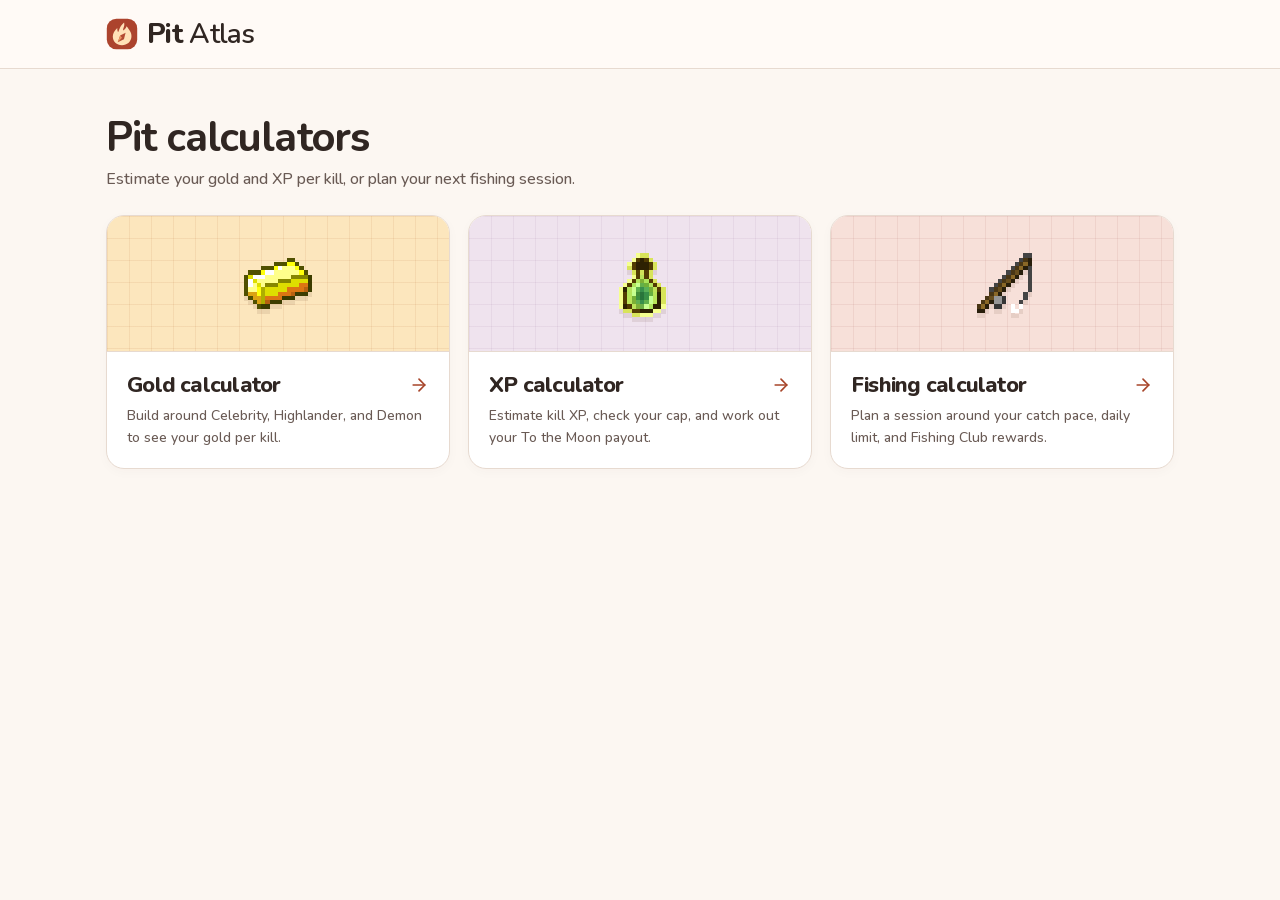
==== index.html @ 085b6401 "Publish the Pit Atlas gold, XP, and fishing calculators" ====
<!doctype html><html lang="en"><head><meta charset="utf-8"><meta name="viewport" content="width=device-width, initial-scale=1"><base href="./"><title>Pit Atlas · Hypixel Pit Calculators</title><meta name="description" content="Calculate gold and XP per kill and plan fishing sessions in Hypixel Pit."><link rel="icon" href="favicon.svg"><link rel="stylesheet" href="assets/atlas.css"><script defer src="assets/atlas.js"></script></head><body class="antialiased"><div id="atlas" data-page="home"><link rel="preload" as="image" href="minecraft/1.8.9/items/gold_ingot.png"/><link rel="preload" as="image" href="minecraft/1.8.9/items/experience_bottle.png"/><link rel="preload" as="image" href="minecraft/1.8.9/items/fishing_rod_uncast.png"/><header class="CalculatorLayout_header"><div class="CalculatorLayout_bar"><a class="brand" href="./" aria-label="Pit Atlas home"><svg width="32" height="32" viewBox="0 0 40 40" fill="none" aria-hidden="true" focusable="false" style="display:block;flex-shrink:0"><rect x="1" y="1" width="38" height="38" rx="12" fill="#ac432d"></rect><path d="M22.6 5.5c1.2 5-1.8 7.4-1 10 1.4-.4 3.7-3 4.1-5.2 3.6 4.7 6.7 8.1 6.1 13.5-.7 6-5.3 10.2-11.8 10.2-6.8 0-11.5-4.4-11.5-10.8 0-4.2 2.3-7.8 5.6-10.8-.1 2.3.4 4.3 1.1 5.1 1.7-3 1.9-7.3 7.4-12Z" fill="#ffe1b7"></path><path d="m24.5 18.3-2.1 8.4-7.7 3.5 3-8.4 6.8-3.5Z" fill="#b34b33"></path><path d="m14.7 30.2 5.3-5.6-2.3-2.8-3 8.4Z" fill="#ea9561"></path></svg><span>Pit <span class="brand-light">Atlas</span></span></a></div></header><main class="CalculatorLayout_page"><div class="page-heading"><div><h1>Pit calculators</h1><p>Estimate your gold and XP per kill, or plan your next fishing session.</p></div></div><div class="CalculatorLayout_cards"><a class="CalculatorLayout_card" href="gold/"><div class="CalculatorLayout_art" data-tool="Gold"><img src="minecraft/1.8.9/items/gold_ingot.png" width="68" height="68" alt=""/></div><div class="CalculatorLayout_cardBody"><h2>Gold<!-- --> calculator <svg xmlns="http://www.w3.org/2000/svg" width="20" height="20" viewBox="0 0 24 24" fill="none" stroke="currentColor" stroke-width="2" stroke-linecap="round" stroke-linejoin="round" class="lucide lucide-arrow-right" aria-hidden="true"><path d="M5 12h14"></path><path d="m12 5 7 7-7 7"></path></svg></h2><p>Build around Celebrity, Highlander, and Demon to see your gold per kill.</p></div></a><a class="CalculatorLayout_card" href="xp/"><div class="CalculatorLayout_art" data-tool="XP"><img src="minecraft/1.8.9/items/experience_bottle.png" width="68" height="68" alt=""/></div><div class="CalculatorLayout_cardBody"><h2>XP<!-- --> calculator <svg xmlns="http://www.w3.org/2000/svg" width="20" height="20" viewBox="0 0 24 24" fill="none" stroke="currentColor" stroke-width="2" stroke-linecap="round" stroke-linejoin="round" class="lucide lucide-arrow-right" aria-hidden="true"><path d="M5 12h14"></path><path d="m12 5 7 7-7 7"></path></svg></h2><p>Estimate kill XP, check your cap, and work out your To the Moon payout.</p></div></a><a class="CalculatorLayout_card" href="fishing/"><div class="CalculatorLayout_art" data-tool="Fishing"><img src="minecraft/1.8.9/items/fishing_rod_uncast.png" width="68" height="68" alt=""/></div><div class="CalculatorLayout_cardBody"><h2>Fishing<!-- --> calculator <svg xmlns="http://www.w3.org/2000/svg" width="20" height="20" viewBox="0 0 24 24" fill="none" stroke="currentColor" stroke-width="2" stroke-linecap="round" stroke-linejoin="round" class="lucide lucide-arrow-right" aria-hidden="true"><path d="M5 12h14"></path><path d="m12 5 7 7-7 7"></path></svg></h2><p>Plan a session around your catch pace, daily limit, and Fishing Club rewards.</p></div></a></div></main></div></body></html>
---- assets/atlas.css ----
*,:after,:before,::backdrop,::file-selector-button{box-sizing:border-box;margin:0;padding:0;border:0 solid}html,:host{line-height:1.5;-webkit-text-size-adjust:100%;tab-size:4;font-family:--theme(--default-font-family,ui-sans-serif,system-ui,sans-serif,"Apple Color Emoji","Segoe UI Emoji","Segoe UI Symbol","Noto Color Emoji");font-feature-settings:--theme(--default-font-feature-settings,normal);font-variation-settings:--theme(--default-font-variation-settings,normal);-webkit-tap-highlight-color:transparent}hr{height:0;color:inherit;border-top-width:1px}abbr:where([title]){-webkit-text-decoration:underline dotted;text-decoration:underline dotted}h1,h2,h3,h4,h5,h6{font-size:inherit;font-weight:inherit}a{color:inherit;-webkit-text-decoration:inherit;text-decoration:inherit}b,strong{font-weight:bolder}code,kbd,samp,pre{font-family:--theme(--default-mono-font-family,ui-monospace,SFMono-Regular,Menlo,Monaco,Consolas,"Liberation Mono","Courier New",monospace);font-feature-settings:--theme(--default-mono-font-feature-settings,normal);font-variation-settings:--theme(--default-mono-font-variation-settings,normal);font-size:1em}small{font-size:80%}sub,sup{font-size:75%;line-height:0;position:relative;vertical-align:baseline}sub{bottom:-.25em}sup{top:-.5em}table{text-indent:0;border-color:inherit;border-collapse:collapse}:-moz-focusring{outline:auto}progress{vertical-align:baseline}summary{display:list-item}ol,ul,menu{list-style:none}img,svg,video,canvas,audio,iframe,embed,object{display:block;vertical-align:middle}img,video{max-width:100%;height:auto}button,input,select,optgroup,textarea,::file-selector-button{font:inherit;font-feature-settings:inherit;font-variation-settings:inherit;letter-spacing:inherit;color:inherit;border-radius:0;background-color:transparent;opacity:1}:where(select:is([multiple],[size])) optgroup{font-weight:bolder}:where(select:is([multiple],[size])) optgroup option{padding-inline-start:20px}::file-selector-button{margin-inline-end:4px}::placeholder{opacity:1}@supports (not (-webkit-appearance: -apple-pay-button)) or (contain-intrinsic-size: 1px){::placeholder{color:color-mix(in oklab,currentcolor 50%,transparent)}}textarea{resize:vertical}::-webkit-search-decoration{-webkit-appearance:none}::-webkit-date-and-time-value{min-height:1lh;text-align:inherit}::-webkit-datetime-edit{display:inline-flex}::-webkit-datetime-edit-fields-wrapper{padding:0}::-webkit-datetime-edit,::-webkit-datetime-edit-year-field,::-webkit-datetime-edit-month-field,::-webkit-datetime-edit-day-field,::-webkit-datetime-edit-hour-field,::-webkit-datetime-edit-minute-field,::-webkit-datetime-edit-second-field,::-webkit-datetime-edit-millisecond-field,::-webkit-datetime-edit-meridiem-field{padding-block:0}::-webkit-calendar-picker-indicator{line-height:1}:-moz-ui-invalid{box-shadow:none}button,input:where([type=button],[type=reset],[type=submit]),::file-selector-button{appearance:button}::-webkit-inner-spin-button,::-webkit-outer-spin-button{height:auto}[hidden]:where(:not([hidden=until-found])){display:none!important}@font-face{font-family:Nunito;src:url(../fonts/nunito-latin.woff2) format("woff2");font-style:normal;font-weight:400 800;font-display:swap}:root{color-scheme:light;--bg: #fcf7f2;--panel: #ffffff;--panel2: #f8eee5;--line: #e7dad0;--text: #302622;--muted: #695a54;--accent: #a74429;--on-accent: #ffffff;--accent-soft: #fde8da;--accent-hover: #84351f;--gold: #855027;--gold-soft: #f9ecda;--danger: #9c302d;--danger-soft: #fff1ee;--line-strong: #c9b5a9;--paper: #fffaf6;--font-sans: "Nunito", "Avenir Next", "Segoe UI", system-ui, sans-serif;--font-mono: ui-monospace, "SFMono-Regular", Consolas, monospace;--sidebar-width: 232px;--page-gutter: clamp(24px, 3.6vw, 56px);--radius: 16px}*{box-sizing:border-box}html{min-width:280px}body{margin:0;background:var(--bg);color:var(--text);font:500 15px/1.55 var(--font-sans)}h1,h2,h3,h4,p{margin:0}button,input,select,textarea{font:inherit}button,a,summary{-webkit-tap-highlight-color:transparent}button{cursor:pointer}button:disabled{cursor:default}a{color:var(--accent)}input,select,textarea{color:var(--text);accent-color:var(--accent)}input::placeholder,textarea::placeholder{color:#78675f;opacity:1}select option{color:var(--text);background:var(--panel)}:where(button,a,input,select,textarea,summary):focus-visible{outline:3px solid #b34b2e;outline-offset:3px}button svg,a svg{flex-shrink:0}[hidden]{display:none!important}::selection{background:#ffcfb4;color:#59291a}.visually-hidden{position:absolute;width:1px;height:1px;padding:0;border:0;overflow:hidden;clip-path:inset(50%);white-space:nowrap}.brand{display:inline-flex;align-items:center;gap:9px;align-self:flex-start;color:var(--text);padding:0 8px;text-decoration:none}.brand>span{font-size:28px;line-height:1.1;font-weight:785;letter-spacing:-.025em}.brand-light{font-weight:580}.page-heading,.section-title{display:flex;align-items:flex-end;justify-content:space-between;gap:18px}.page-heading{margin-bottom:23px}.page-heading h1{font-size:clamp(32px,3.2vw,45px);line-height:1.15;font-weight:735;letter-spacing:-.021em}.page-heading p,.section-title p{margin-top:6px;color:var(--muted);font-size:16px}main{width:100%;max-width:1400px;margin:0 auto;padding:clamp(28px,3.5vw,48px) var(--page-gutter) 24px;min-width:0}@media(max-width:1020px){main{padding-top:27px}.page-heading{margin-bottom:18px;align-items:center}.page-heading h1{font-size:clamp(32px,4.5vw,40px)}}@media(max-width:700px){.page-heading p{font-size:15px}}@media(max-width:520px){.page-heading{flex-wrap:wrap;gap:8px}}.antialiased{-webkit-font-smoothing:antialiased;-moz-osx-font-smoothing:grayscale}.CalculatorLayout_header{border-bottom:1px solid var(--line);background:var(--paper)}.CalculatorLayout_bar,.CalculatorLayout_page{max-width:1160px;margin-inline:auto;padding-inline:var(--page-gutter)}.CalculatorLayout_page{padding-bottom:64px}.CalculatorLayout_bar{min-height:68px;display:flex;align-items:center;justify-content:space-between;gap:16px}.CalculatorLayout_bar>a{padding:0;align-self:center}.CalculatorLayout_bar nav{display:flex;align-items:center;justify-content:flex-end;gap:6px 20px}.CalculatorLayout_bar nav a{color:var(--muted);font-weight:680;font-size:14px;text-decoration:none}.CalculatorLayout_bar nav a:hover,.CalculatorLayout_bar nav a[aria-current]{color:var(--accent)}.CalculatorLayout_tabs{display:inline-flex;gap:3px;max-width:100%;flex-wrap:wrap;padding:4px;margin-bottom:22px;border:1px solid var(--line);border-radius:13px;background:var(--panel)}.CalculatorLayout_tabs a{display:inline-flex;align-items:center;gap:7px;color:var(--muted);font-weight:750;text-decoration:none;font-size:14px;padding:7px 12px;border-radius:9px}.CalculatorLayout_tabs a:hover,.CalculatorLayout_tabs a[aria-current]{color:var(--accent-hover);background:var(--accent-soft)}.CalculatorLayout_tabs img,.CalculatorLayout_art img{image-rendering:pixelated}.CalculatorLayout_cards{display:grid;grid-template-columns:repeat(3,minmax(0,1fr));gap:18px}.CalculatorLayout_card{color:var(--text);text-decoration:none;border-radius:18px;border:1px solid var(--line);overflow:hidden;background:var(--panel);box-shadow:0 3px 12px #48271007}.CalculatorLayout_card:hover{border-color:#c69c86;box-shadow:0 5px 16px #48271010}.CalculatorLayout_art{--tile: #c6814921;display:grid;align-items:center;justify-items:center;min-height:136px;background-color:#fce6bd;background-image:linear-gradient(var(--tile) 1px,transparent 1px),linear-gradient(90deg,var(--tile) 1px,transparent 1px);background-size:22px 22px;border-bottom:1px solid var(--line)}.CalculatorLayout_art[data-tool=XP]{--tile: #a985ac20;background-color:#efe3ee}.CalculatorLayout_art[data-tool=Fishing]{--tile: #b8787322;background-color:#f7e0d9}.CalculatorLayout_art img{filter:drop-shadow(0 5px 0 #5733221a)}.CalculatorLayout_cardBody{padding:20px}.CalculatorLayout_cardBody h2{display:flex;justify-content:space-between;align-items:center;gap:12px;font-size:22px;font-weight:800;line-height:1.2;letter-spacing:-.035em}.CalculatorLayout_cardBody svg{color:var(--accent)}.CalculatorLayout_cardBody p{color:var(--muted);margin-top:7px;font-size:14px}@media(max-width:760px){.CalculatorLayout_cards{grid-template-columns:1fr;gap:12px}.CalculatorLayout_card{display:grid;grid-template-columns:94px 1fr}.CalculatorLayout_art{min-height:100%;border-bottom:0;border-right:1px solid var(--line)}.CalculatorLayout_art img{width:48px;height:48px}.CalculatorLayout_cardBody{padding:16px}}@media(max-width:520px){.CalculatorLayout_bar,.CalculatorLayout_page{padding-inline:16px}.CalculatorLayout_bar{min-height:60px}.CalculatorLayout_bar>a>span{font-size:22px;white-space:nowrap}.CalculatorLayout_bar nav{gap:10px}.CalculatorLayout_bar nav a{font-size:12px;padding-block:8px}.CalculatorLayout_tabs a{gap:4px;padding:7px 10px}.CalculatorLayout_cardBody h2{font-size:20px}}.GoldCalculator_root{min-width:0;container-type:inline-size}.GoldCalculator_layout{display:grid;align-items:start;grid-template-columns:minmax(0,1.45fr) minmax(245px,1fr);grid-template-areas:"controls result";gap:clamp(14px,2.4cqw,26px)}.GoldCalculator_results,.GoldCalculator_card,.GoldCalculator_folds{min-width:0;border:1px solid var(--line);border-radius:16px;background:var(--panel);box-shadow:0 3px 14px #48271006}.GoldCalculator_results{grid-area:result;overflow:hidden}.GoldCalculator_controls{grid-area:controls;min-width:0;display:grid;gap:14px}.GoldCalculator_card,.GoldCalculator_math,.GoldCalculator_total{padding:clamp(16px,2.4cqw,24px)}.GoldCalculator_total{background:linear-gradient(118deg,#ffefcf,#fff6e9 75%,#fffaf3);border-bottom:1px solid #e9d4b5;color:#614324}.GoldCalculator_totalHead,.GoldCalculator_head,.GoldCalculator_fold summary{display:flex;align-items:center;justify-content:space-between;gap:12px}.GoldCalculator_totalHead h2,.GoldCalculator_head h2,.GoldCalculator_math h3{margin:0;font-weight:800;line-height:1.24;letter-spacing:-.033em}.GoldCalculator_totalHead h2,.GoldCalculator_head h2{font-size:clamp(19px,2cqw,23px)}.GoldCalculator_totalHead img{image-rendering:pixelated;flex:none}.GoldCalculator_amount{display:block;margin:7px 0 5px;color:#543319;font-size:clamp(37px,6.2cqw,64px);font-weight:800;letter-spacing:-.055em;line-height:1.05;font-variant-numeric:tabular-nums}.GoldCalculator_amount span{font-size:.5em;margin-left:.12em;color:#805322}.GoldCalculator_total p{font-size:13px;line-height:1.5}.GoldCalculator_math h3{font-size:17px}.GoldCalculator_lines{margin:12px 0}.GoldCalculator_lines>div,.GoldCalculator_formula>div{display:flex;align-items:baseline;justify-content:space-between;gap:12px}.GoldCalculator_lines>div{padding:4px 0;color:var(--muted);font-size:13px}.GoldCalculator_lines dd{margin:0;flex:none;font-weight:720;color:var(--text);font-variant-numeric:tabular-nums}.GoldCalculator_formula{border-top:1px solid var(--line);padding-top:8px}.GoldCalculator_formula>div{padding:3px 0;font-size:14px}.GoldCalculator_formula strong{font-variant-numeric:tabular-nums}.GoldCalculator_cap,.GoldCalculator_help,.GoldCalculator_references,.GoldCalculator_field small{line-height:1.45;font-weight:500;color:var(--muted)}.GoldCalculator_cap,.GoldCalculator_help,.GoldCalculator_field small{font-size:12px}.GoldCalculator_cap,.GoldCalculator_warning{margin:12px 0 0}.GoldCalculator_warning{font-size:13px;line-height:1.45;color:#7f4329;background:#fff0df;border-left:3px solid #be7955;padding:7px 10px}.GoldCalculator_head{margin-bottom:14px}.GoldCalculator_reset{display:inline-flex;align-items:center;gap:6px;min-height:32px;padding:4px 8px;border-radius:6px;color:var(--accent);font-size:13px;font-weight:750}.GoldCalculator_reset:hover{background:var(--accent-soft)}.GoldCalculator_celebrity{display:flex;align-items:center;gap:12px;padding:10px 13px;border-radius:11px;border:1px solid var(--line);background:var(--paper);cursor:pointer}.GoldCalculator_celebrity:has(input:checked){border-color:#c58c70;background:#fff0df}.GoldCalculator_celebrity img{image-rendering:pixelated}.GoldCalculator_celebrity strong,.GoldCalculator_celebrity small{display:block}.GoldCalculator_celebrity strong{font-size:15px;line-height:1.3;font-weight:800}.GoldCalculator_celebrity small{font-size:12px;color:var(--muted)}.GoldCalculator_celebrity input{appearance:auto;width:19px;height:19px;margin-left:auto}.GoldCalculator_upgrades{display:grid;grid-template-columns:repeat(3,minmax(0,1fr));gap:12px;margin-block:17px}.GoldCalculator_megaPicker{min-width:0;margin:0 0 15px;padding:0;border:0}.GoldCalculator_megaPicker legend{font-size:13px;font-weight:750;margin-bottom:5px}.GoldCalculator_megaOptions{display:flex;align-items:stretch;flex-wrap:wrap;gap:5px}.GoldCalculator_megaOptions button,.GoldCalculator_root .GoldCalculator_megaOptions select{width:auto;min-height:36px;padding:5px 10px;border-radius:8px;border:1px solid var(--line);background:var(--paper);color:var(--muted);font:720 13px/1.35 var(--font-sans)}.GoldCalculator_megaOptions button:hover,.GoldCalculator_root .GoldCalculator_megaOptions select:hover{border-color:var(--line-strong)}.GoldCalculator_megaOptions button[aria-pressed=true],.GoldCalculator_root .GoldCalculator_megaOptions select[data-selected=true]{color:var(--accent-hover);border-color:#dca68d;background:var(--accent-soft)}.GoldCalculator_activation,.GoldCalculator_megaPicker a{color:var(--accent);font-weight:700;text-decoration:underline;text-underline-offset:2px}.GoldCalculator_fieldGrid{display:grid;grid-template-columns:repeat(2,minmax(0,1fr));gap:13px 16px}.GoldCalculator_field{display:flex;flex-direction:column;align-items:stretch;gap:4px;min-width:0;color:var(--text);font-size:13px;font-weight:750}.GoldCalculator_field small{line-height:1.35;margin-top:2px}.GoldCalculator_root :is(select,input[type=number]){display:block;min-width:0;max-width:100%;width:100%;min-height:39px;padding:6px 9px;border:1px solid var(--line-strong);border-radius:8px;background-color:var(--panel);color:var(--text);font:650 14px/1.25 var(--font-sans);font-variant-numeric:tabular-nums}.GoldCalculator_root select{appearance:auto;cursor:pointer;text-overflow:ellipsis}.GoldCalculator_root :is(input,select,summary,button,a):focus-visible{outline:2px solid var(--accent);outline-offset:2px}.GoldCalculator_enchants{border-collapse:collapse;width:100%;font-size:14px;table-layout:fixed}.GoldCalculator_enchants thead th{font-size:12px;font-weight:700;color:var(--muted);padding-bottom:5px}.GoldCalculator_enchants th,.GoldCalculator_enchants td{text-align:left}.GoldCalculator_enchants th:first-child{width:40%}.GoldCalculator_enchants :is(td,th):not(:first-child){padding-left:10px}.GoldCalculator_enchants tbody th,.GoldCalculator_enchants td{padding-block:7px;border-top:1px solid var(--line)}.GoldCalculator_enchants tbody th{font-weight:750}.GoldCalculator_enchants tbody tr:last-child>*{padding-bottom:0}.GoldCalculator_folds{overflow:clip}.GoldCalculator_fold+.GoldCalculator_fold{border-top:1px solid var(--line)}.GoldCalculator_fold summary{list-style:none;cursor:pointer;padding:14px clamp(16px,2.4cqw,24px);font-weight:760;font-size:15px}.GoldCalculator_fold summary::-webkit-details-marker{display:none}.GoldCalculator_fold summary:hover,.GoldCalculator_fold[open] summary{background:var(--paper)}.GoldCalculator_fold summary:focus-visible{outline-offset:-4px}.GoldCalculator_fold summary svg{flex:none;color:var(--accent)}.GoldCalculator_fold[open] summary svg{transform:rotate(180deg)}.GoldCalculator_foldBody{padding:14px clamp(16px,2.4cqw,24px) 18px;display:grid;gap:13px}.GoldCalculator_checks{display:grid;gap:5px}.GoldCalculator_check{display:flex;align-items:center;gap:9px;min-height:30px;cursor:pointer;font-size:14px;line-height:1.4}.GoldCalculator_check input{appearance:auto;flex:none;width:17px;height:17px}.GoldCalculator_armor{border:0;padding:0;margin:0;min-width:0}.GoldCalculator_armor legend{padding:0;margin:0 0 5px;font-size:14px;font-weight:750}.GoldCalculator_armorGrid{display:grid;grid-template-columns:repeat(auto-fit,minmax(min(94px,100%),1fr));gap:7px}.GoldCalculator_armorGrid .GoldCalculator_field{color:var(--muted);font-weight:580}.GoldCalculator_references{font-size:13px;padding:1px 4px}.GoldCalculator_references summary{width:fit-content;cursor:pointer;font-weight:700}.GoldCalculator_references p{margin-top:8px}.GoldCalculator_references ul{margin:8px 0 0;padding:0;list-style:none;display:flex;flex-wrap:wrap;gap:3px 16px}.GoldCalculator_references a{text-decoration:underline;text-underline-offset:2px}@container (min-width: 670px){.GoldCalculator_results{position:sticky;top:16px}}@container (max-width: 669px){.GoldCalculator_layout{grid-template-columns:minmax(0,1fr);grid-template-areas:"total" "controls" "math"}.GoldCalculator_results{display:contents}.GoldCalculator_total,.GoldCalculator_math{border:1px solid var(--line);border-radius:16px}.GoldCalculator_math{grid-area:math;background:var(--panel)}.GoldCalculator_total{grid-area:total;position:relative;padding-right:74px}.GoldCalculator_totalHead img{position:absolute;right:20px;top:22px;width:44px;height:44px}.GoldCalculator_amount{font-size:42px}}@container (max-width: 365px){.GoldCalculator_upgrades{grid-template-columns:repeat(2,minmax(0,1fr))}.GoldCalculator_fieldGrid{gap:10px}.GoldCalculator_enchants :is(td,th):not(:first-child){padding-left:6px}.GoldCalculator_enchants th:first-child{width:39%}}@media(pointer:coarse){.GoldCalculator_root :is(select,input[type=number]),.GoldCalculator_reset,.GoldCalculator_megaOptions button,.GoldCalculator_root .GoldCalculator_megaOptions select{min-height:44px}}.XpCalculator_layout{display:grid;grid-template-columns:minmax(220px,.82fr) minmax(310px,1.5fr);gap:20px;align-items:start}.XpCalculator_results,.XpCalculator_controls{display:grid;gap:14px;min-width:0}.XpCalculator_results{position:sticky;top:18px}.XpCalculator_card,.XpCalculator_total,.XpCalculator_breakdown,.XpCalculator_fold{min-width:0;background:var(--panel);border:1px solid var(--line);border-radius:16px}.XpCalculator_card,.XpCalculator_total,.XpCalculator_breakdown{padding:clamp(16px,2.5vw,24px)}.XpCalculator_total{background:linear-gradient(135deg,#fff3e8,#ffe3d8);border-color:#efc4b0}.XpCalculator_heading{display:flex;align-items:center;justify-content:space-between;gap:10px}.XpCalculator_heading h2,.XpCalculator_breakdown h3{color:var(--text);margin:0;font-weight:800;font-size:18px;line-height:1.3}.XpCalculator_heading img{image-rendering:pixelated;flex-shrink:0}.XpCalculator_total output{display:block;font-weight:800;color:#843b29;font-size:clamp(34px,4.2vw,54px);line-height:1.1;letter-spacing:-.045em;margin:7px 0}.XpCalculator_total output span{font-size:19px;letter-spacing:0}.XpCalculator_total p,.XpCalculator_note,.XpCalculator_sources,.XpCalculator_cap{color:var(--muted);font-size:13px;line-height:1.5}.XpCalculator_breakdown dl{display:grid;gap:7px;margin:12px 0}.XpCalculator_breakdown dl>div,.XpCalculator_subtotal{display:flex;justify-content:space-between;gap:12px;align-items:baseline}.XpCalculator_breakdown dt,.XpCalculator_breakdown dd{font-size:13px;line-height:1.4}.XpCalculator_breakdown dd{margin:0;white-space:nowrap}.XpCalculator_subtotal{border-top:1px solid var(--line);padding-top:8px;margin:8px 0;font-size:14px}.XpCalculator_cap{margin-top:12px;padding:8px 10px;background:var(--paper);border-radius:8px}.XpCalculator_reset{display:inline-flex;align-items:center;gap:6px;border:1px solid var(--line);background:var(--paper);color:var(--accent);border-radius:9px;padding:5px 9px;font-size:13px;font-weight:700}.XpCalculator_reset:hover{background:var(--accent-soft)}.XpCalculator_grid{display:grid;grid-template-columns:repeat(2,minmax(0,1fr));gap:13px 16px;align-items:start}.XpCalculator_card>.XpCalculator_grid,.XpCalculator_card>.XpCalculator_enchants{margin-top:15px}.XpCalculator_card>.XpCalculator_field{margin-top:12px}.XpCalculator_field{display:grid;gap:4px;min-width:0}.XpCalculator_field span{font-size:14px;font-weight:700}.XpCalculator_field small{line-height:1.4;color:var(--muted);font-size:12px}.XpCalculator_field select,.XpCalculator_field input,.XpCalculator_enchants select{width:100%;min-width:0;min-height:39px;border-radius:8px;border:1px solid var(--line-strong);padding:5px 8px;background:var(--paper)}.XpCalculator_check{min-height:32px;display:flex;align-items:center;gap:8px;font-size:14px;line-height:1.4;cursor:pointer}.XpCalculator_card>.XpCalculator_check{margin-top:12px}.XpCalculator_check input{flex-shrink:0;width:16px;height:16px}.XpCalculator_checks{display:grid;gap:3px}.XpCalculator_enchants{border-collapse:collapse;width:100%;font-size:14px}.XpCalculator_enchants th{text-align:left}.XpCalculator_enchants thead th{font-size:12px;color:var(--muted);padding-bottom:5px}.XpCalculator_enchants :is(td,th){padding:5px 6px}.XpCalculator_enchants tr>:first-child{padding-left:0}.XpCalculator_enchants tr>:last-child{padding-right:0}.XpCalculator_enchants tbody tr+tr{border-top:1px solid var(--line)}.XpCalculator_fold summary{display:flex;justify-content:space-between;align-items:center;padding:14px 18px;list-style:none;cursor:pointer;font-weight:750}.XpCalculator_fold summary::-webkit-details-marker{display:none}.XpCalculator_fold[open] summary svg{transform:rotate(180deg)}.XpCalculator_foldBody{display:grid;gap:10px;padding:0 18px 16px}.XpCalculator_sources a{font-weight:650;text-decoration:underline;text-underline-offset:2px}@media(max-width:950px){.XpCalculator_layout{grid-template-columns:minmax(0,1fr);grid-template-areas:"reward" "controls" "breakdown"}.XpCalculator_results{display:contents}.XpCalculator_total{grid-area:reward}.XpCalculator_controls{grid-area:controls}.XpCalculator_breakdown{grid-area:breakdown}}@media(max-width:480px){.XpCalculator_grid{grid-template-columns:minmax(0,1fr)}}.XpCalculator_mainChecks{display:grid;grid-template-columns:repeat(auto-fit,minmax(min(185px,100%),1fr));gap:3px 12px;border-top:1px solid var(--line);margin-top:14px;padding-top:10px}.XpCalculator_moonPanel{display:grid;gap:8px;background:#fcf5ef;border:1px solid var(--line);border-radius:12px;margin-top:14px;padding:14px}.XpCalculator_moonPanel h3{font-size:16px;font-weight:800}.XpCalculator_moonPanel .XpCalculator_field{margin-top:4px}.XpCalculator_moonResult{display:flex;align-items:baseline;justify-content:space-between;flex-wrap:wrap;gap:8px;border-top:1px solid var(--line);padding-top:8px;font-size:14px}.XpCalculator_moonResult output{font-size:20px;color:var(--accent-hover);font-weight:800}.FishingCalculator_root{min-width:0;container-type:inline-size}.FishingCalculator_layout{display:grid;grid-template-columns:minmax(0,1.45fr) minmax(245px,1fr);grid-template-areas:"plan result" "loot result";align-items:start;gap:16px}.FishingCalculator_card,.FishingCalculator_result,.FishingCalculator_loot{min-width:0;border:1px solid var(--line);border-radius:var(--radius);background:var(--panel);box-shadow:0 3px 14px #48271006}.FishingCalculator_card,.FishingCalculator_loot,.FishingCalculator_resultTop,.FishingCalculator_metrics,.FishingCalculator_note{padding:clamp(16px,2.4cqw,24px)}.FishingCalculator_card{grid-area:plan}.FishingCalculator_heading{display:flex;align-items:center;justify-content:space-between;gap:12px;margin-bottom:16px}.FishingCalculator_root h2{font-size:clamp(19px,2.3cqw,23px);font-weight:800;letter-spacing:-.03em;line-height:1.2}.FishingCalculator_root img{flex-shrink:0;image-rendering:pixelated}.FishingCalculator_fields{display:grid;grid-template-columns:repeat(2,minmax(0,1fr));gap:16px}.FishingCalculator_field{display:flex;flex-direction:column;gap:5px;min-width:0;font-weight:750;font-size:14px}.FishingCalculator_field input,.FishingCalculator_field select{width:100%;min-width:0;min-height:42px;border:1px solid var(--line-strong);border-radius:8px;background:var(--panel);padding:7px 10px;color:var(--text);appearance:auto;font:650 14px/1.4 var(--font-sans);font-variant-numeric:tabular-nums}.FishingCalculator_field select{cursor:pointer}.FishingCalculator_entry{position:relative}.FishingCalculator_entry input{padding-right:55px}.FishingCalculator_entry span{position:absolute;right:11px;top:50%;transform:translateY(-50%);pointer-events:none;color:var(--muted);font-size:12px}.FishingCalculator_entry input::-webkit-inner-spin-button{appearance:none}.FishingCalculator_field input[aria-invalid=true]{border-color:var(--danger)}.FishingCalculator_field small,.FishingCalculator_note,.FishingCalculator_resultTop p,.FishingCalculator_loot small{color:var(--muted);font-size:13px;line-height:1.4;font-weight:500}.FishingCalculator_field .FishingCalculator_error{color:var(--danger)}.FishingCalculator_result{grid-area:result;overflow:hidden}.FishingCalculator_resultTop{border-bottom:1px solid #e8cfc6;background:linear-gradient(130deg,#ffe5da,#fff4ed 80%)}.FishingCalculator_total{display:block;margin:6px 0;color:#813f34;font-size:clamp(44px,6cqw,64px);font-variant-numeric:tabular-nums;font-weight:800;line-height:1.1;letter-spacing:-.055em}.FishingCalculator_metrics{display:grid;gap:8px;margin:0;padding-bottom:0}.FishingCalculator_metrics div{display:flex;gap:8px;justify-content:space-between;align-items:baseline}.FishingCalculator_metrics dt{color:var(--muted);font-size:14px}.FishingCalculator_metrics dd{margin:0;font-weight:800;font-variant-numeric:tabular-nums}.FishingCalculator_note{padding-top:12px}.FishingCalculator_loot{grid-area:loot}.FishingCalculator_loot ul{list-style:none;display:grid;grid-template-columns:repeat(2,minmax(0,1fr));gap:12px;margin:16px 0 0;padding:0}.FishingCalculator_loot li{display:flex;align-items:center;gap:9px;font-size:14px;font-weight:700;line-height:1.3}.FishingCalculator_loot small{display:block}.FishingCalculator_sources{display:flex;flex-wrap:wrap;gap:4px 15px;margin-top:14px;font-size:12px}.FishingCalculator_sources a{text-decoration:underline;text-underline-offset:2px}@container (max-width: 669px){.FishingCalculator_layout{grid-template-columns:minmax(0,1fr);grid-template-areas:"result" "plan" "loot"}}@container (max-width: 385px){.FishingCalculator_fields,.FishingCalculator_loot ul{grid-template-columns:minmax(0,1fr)}}@media(pointer:coarse){.FishingCalculator_field input,.FishingCalculator_field select{min-height:44px}}
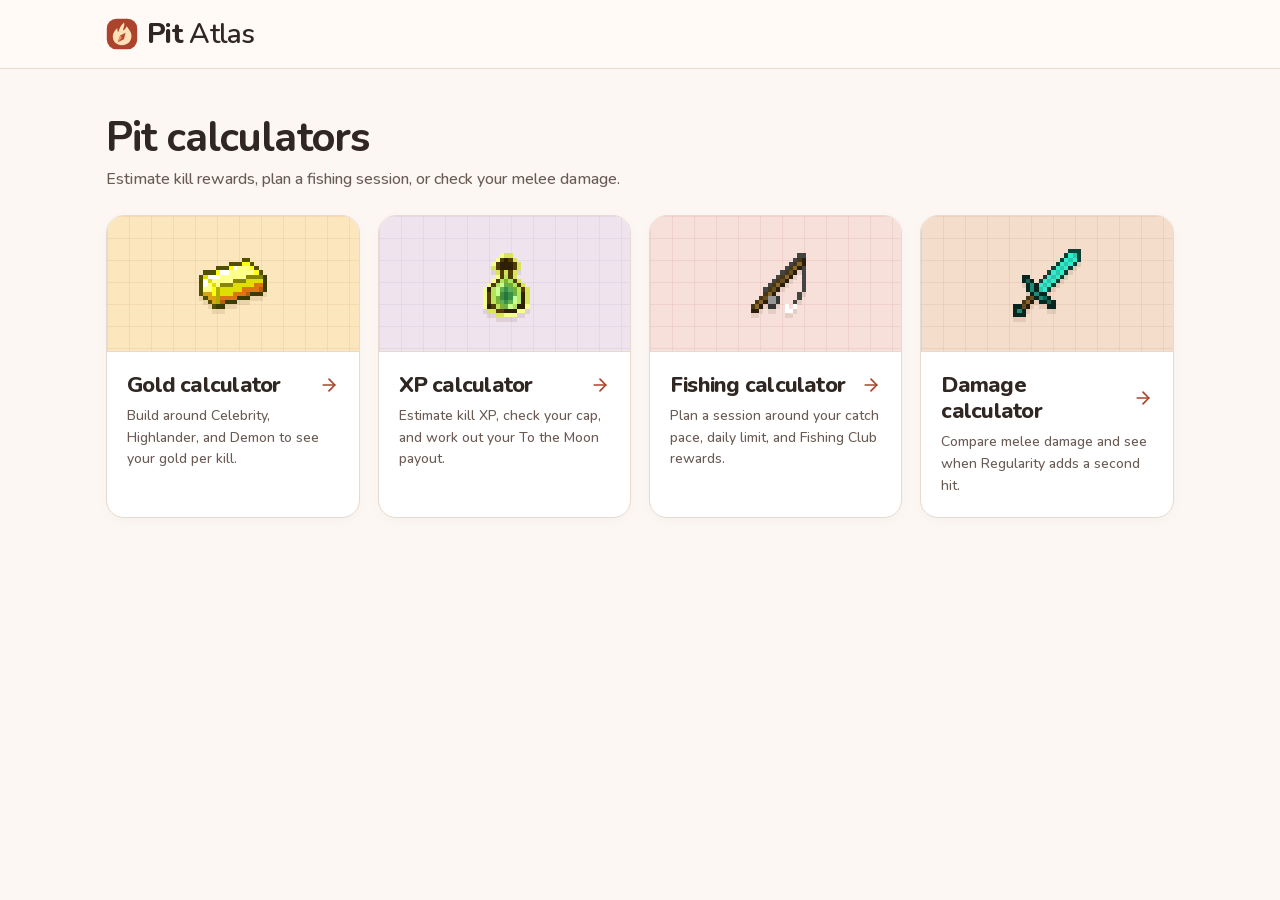
==== commit 56999ebc: "Add the Pit melee damage and Regularity calculator" ====
--- a/index.html
+++ b/index.html
@@ -1 +1 @@
-<!doctype html><html lang="en"><head><meta charset="utf-8"><meta name="viewport" content="width=device-width, initial-scale=1"><base href="./"><title>Pit Atlas · Hypixel Pit Calculators</title><meta name="description" content="Calculate gold and XP per kill and plan fishing sessions in Hypixel Pit."><link rel="icon" href="favicon.svg"><link rel="stylesheet" href="assets/atlas.css"><script defer src="assets/atlas.js"></script></head><body class="antialiased"><div id="atlas" data-page="home"><link rel="preload" as="image" href="minecraft/1.8.9/items/gold_ingot.png"/><link rel="preload" as="image" href="minecraft/1.8.9/items/experience_bottle.png"/><link rel="preload" as="image" href="minecraft/1.8.9/items/fishing_rod_uncast.png"/><header class="CalculatorLayout_header"><div class="CalculatorLayout_bar"><a class="brand" href="./" aria-label="Pit Atlas home"><svg width="32" height="32" viewBox="0 0 40 40" fill="none" aria-hidden="true" focusable="false" style="display:block;flex-shrink:0"><rect x="1" y="1" width="38" height="38" rx="12" fill="#ac432d"></rect><path d="M22.6 5.5c1.2 5-1.8 7.4-1 10 1.4-.4 3.7-3 4.1-5.2 3.6 4.7 6.7 8.1 6.1 13.5-.7 6-5.3 10.2-11.8 10.2-6.8 0-11.5-4.4-11.5-10.8 0-4.2 2.3-7.8 5.6-10.8-.1 2.3.4 4.3 1.1 5.1 1.7-3 1.9-7.3 7.4-12Z" fill="#ffe1b7"></path><path d="m24.5 18.3-2.1 8.4-7.7 3.5 3-8.4 6.8-3.5Z" fill="#b34b33"></path><path d="m14.7 30.2 5.3-5.6-2.3-2.8-3 8.4Z" fill="#ea9561"></path></svg><span>Pit <span class="brand-light">Atlas</span></span></a></div></header><main class="CalculatorLayout_page"><div class="page-heading"><div><h1>Pit calculators</h1><p>Estimate your gold and XP per kill, or plan your next fishing session.</p></div></div><div class="CalculatorLayout_cards"><a class="CalculatorLayout_card" href="gold/"><div class="CalculatorLayout_art" data-tool="Gold"><img src="minecraft/1.8.9/items/gold_ingot.png" width="68" height="68" alt=""/></div><div class="CalculatorLayout_cardBody"><h2>Gold<!-- --> calculator <svg xmlns="http://www.w3.org/2000/svg" width="20" height="20" viewBox="0 0 24 24" fill="none" stroke="currentColor" stroke-width="2" stroke-linecap="round" stroke-linejoin="round" class="lucide lucide-arrow-right" aria-hidden="true"><path d="M5 12h14"></path><path d="m12 5 7 7-7 7"></path></svg></h2><p>Build around Celebrity, Highlander, and Demon to see your gold per kill.</p></div></a><a class="CalculatorLayout_card" href="xp/"><div class="CalculatorLayout_art" data-tool="XP"><img src="minecraft/1.8.9/items/experience_bottle.png" width="68" height="68" alt=""/></div><div class="CalculatorLayout_cardBody"><h2>XP<!-- --> calculator <svg xmlns="http://www.w3.org/2000/svg" width="20" height="20" viewBox="0 0 24 24" fill="none" stroke="currentColor" stroke-width="2" stroke-linecap="round" stroke-linejoin="round" class="lucide lucide-arrow-right" aria-hidden="true"><path d="M5 12h14"></path><path d="m12 5 7 7-7 7"></path></svg></h2><p>Estimate kill XP, check your cap, and work out your To the Moon payout.</p></div></a><a class="CalculatorLayout_card" href="fishing/"><div class="CalculatorLayout_art" data-tool="Fishing"><img src="minecraft/1.8.9/items/fishing_rod_uncast.png" width="68" height="68" alt=""/></div><div class="CalculatorLayout_cardBody"><h2>Fishing<!-- --> calculator <svg xmlns="http://www.w3.org/2000/svg" width="20" height="20" viewBox="0 0 24 24" fill="none" stroke="currentColor" stroke-width="2" stroke-linecap="round" stroke-linejoin="round" class="lucide lucide-arrow-right" aria-hidden="true"><path d="M5 12h14"></path><path d="m12 5 7 7-7 7"></path></svg></h2><p>Plan a session around your catch pace, daily limit, and Fishing Club rewards.</p></div></a></div></main></div></body></html>+<!doctype html><html lang="en"><head><meta charset="utf-8"><meta name="viewport" content="width=device-width, initial-scale=1"><base href="./"><title>Pit Atlas · Hypixel Pit Calculators</title><meta name="description" content="Calculate gold, XP, fishing rewards, and melee damage in Hypixel Pit."><link rel="icon" href="favicon.svg"><link rel="stylesheet" href="assets/atlas.css"><script defer src="assets/atlas.js"></script></head><body class="antialiased"><div id="atlas" data-page="home"><link rel="preload" as="image" href="minecraft/1.8.9/items/gold_ingot.png"/><link rel="preload" as="image" href="minecraft/1.8.9/items/experience_bottle.png"/><link rel="preload" as="image" href="minecraft/1.8.9/items/fishing_rod_uncast.png"/><link rel="preload" as="image" href="minecraft/1.8.9/items/diamond_sword.png"/><header class="CalculatorLayout_header"><div class="CalculatorLayout_bar"><a class="brand" href="./" aria-label="Pit Atlas home"><svg width="32" height="32" viewBox="0 0 40 40" fill="none" aria-hidden="true" focusable="false" style="display:block;flex-shrink:0"><rect x="1" y="1" width="38" height="38" rx="12" fill="#ac432d"></rect><path d="M22.6 5.5c1.2 5-1.8 7.4-1 10 1.4-.4 3.7-3 4.1-5.2 3.6 4.7 6.7 8.1 6.1 13.5-.7 6-5.3 10.2-11.8 10.2-6.8 0-11.5-4.4-11.5-10.8 0-4.2 2.3-7.8 5.6-10.8-.1 2.3.4 4.3 1.1 5.1 1.7-3 1.9-7.3 7.4-12Z" fill="#ffe1b7"></path><path d="m24.5 18.3-2.1 8.4-7.7 3.5 3-8.4 6.8-3.5Z" fill="#b34b33"></path><path d="m14.7 30.2 5.3-5.6-2.3-2.8-3 8.4Z" fill="#ea9561"></path></svg><span>Pit <span class="brand-light">Atlas</span></span></a></div></header><main class="CalculatorLayout_page"><div class="page-heading"><div><h1>Pit calculators</h1><p>Estimate kill rewards, plan a fishing session, or check your melee damage.</p></div></div><div class="CalculatorLayout_cards"><a class="CalculatorLayout_card" href="gold/"><div class="CalculatorLayout_art" data-tool="Gold"><img src="minecraft/1.8.9/items/gold_ingot.png" width="68" height="68" alt=""/></div><div class="CalculatorLayout_cardBody"><h2>Gold<!-- --> calculator <svg xmlns="http://www.w3.org/2000/svg" width="20" height="20" viewBox="0 0 24 24" fill="none" stroke="currentColor" stroke-width="2" stroke-linecap="round" stroke-linejoin="round" class="lucide lucide-arrow-right" aria-hidden="true"><path d="M5 12h14"></path><path d="m12 5 7 7-7 7"></path></svg></h2><p>Build around Celebrity, Highlander, and Demon to see your gold per kill.</p></div></a><a class="CalculatorLayout_card" href="xp/"><div class="CalculatorLayout_art" data-tool="XP"><img src="minecraft/1.8.9/items/experience_bottle.png" width="68" height="68" alt=""/></div><div class="CalculatorLayout_cardBody"><h2>XP<!-- --> calculator <svg xmlns="http://www.w3.org/2000/svg" width="20" height="20" viewBox="0 0 24 24" fill="none" stroke="currentColor" stroke-width="2" stroke-linecap="round" stroke-linejoin="round" class="lucide lucide-arrow-right" aria-hidden="true"><path d="M5 12h14"></path><path d="m12 5 7 7-7 7"></path></svg></h2><p>Estimate kill XP, check your cap, and work out your To the Moon payout.</p></div></a><a class="CalculatorLayout_card" href="fishing/"><div class="CalculatorLayout_art" data-tool="Fishing"><img src="minecraft/1.8.9/items/fishing_rod_uncast.png" width="68" height="68" alt=""/></div><div class="CalculatorLayout_cardBody"><h2>Fishing<!-- --> calculator <svg xmlns="http://www.w3.org/2000/svg" width="20" height="20" viewBox="0 0 24 24" fill="none" stroke="currentColor" stroke-width="2" stroke-linecap="round" stroke-linejoin="round" class="lucide lucide-arrow-right" aria-hidden="true"><path d="M5 12h14"></path><path d="m12 5 7 7-7 7"></path></svg></h2><p>Plan a session around your catch pace, daily limit, and Fishing Club rewards.</p></div></a><a class="CalculatorLayout_card" href="damage/"><div class="CalculatorLayout_art" data-tool="Damage"><img src="minecraft/1.8.9/items/diamond_sword.png" width="68" height="68" alt=""/></div><div class="CalculatorLayout_cardBody"><h2>Damage<!-- --> calculator <svg xmlns="http://www.w3.org/2000/svg" width="20" height="20" viewBox="0 0 24 24" fill="none" stroke="currentColor" stroke-width="2" stroke-linecap="round" stroke-linejoin="round" class="lucide lucide-arrow-right" aria-hidden="true"><path d="M5 12h14"></path><path d="m12 5 7 7-7 7"></path></svg></h2><p>Compare melee damage and see when Regularity adds a second hit.</p></div></a></div></main></div></body></html>
--- a/assets/atlas.css
+++ b/assets/atlas.css
@@ -1 +1 @@
-*,:after,:before,::backdrop,::file-selector-button{box-sizing:border-box;margin:0;padding:0;border:0 solid}html,:host{line-height:1.5;-webkit-text-size-adjust:100%;tab-size:4;font-family:--theme(--default-font-family,ui-sans-serif,system-ui,sans-serif,"Apple Color Emoji","Segoe UI Emoji","Segoe UI Symbol","Noto Color Emoji");font-feature-settings:--theme(--default-font-feature-settings,normal);font-variation-settings:--theme(--default-font-variation-settings,normal);-webkit-tap-highlight-color:transparent}hr{height:0;color:inherit;border-top-width:1px}abbr:where([title]){-webkit-text-decoration:underline dotted;text-decoration:underline dotted}h1,h2,h3,h4,h5,h6{font-size:inherit;font-weight:inherit}a{color:inherit;-webkit-text-decoration:inherit;text-decoration:inherit}b,strong{font-weight:bolder}code,kbd,samp,pre{font-family:--theme(--default-mono-font-family,ui-monospace,SFMono-Regular,Menlo,Monaco,Consolas,"Liberation Mono","Courier New",monospace);font-feature-settings:--theme(--default-mono-font-feature-settings,normal);font-variation-settings:--theme(--default-mono-font-variation-settings,normal);font-size:1em}small{font-size:80%}sub,sup{font-size:75%;line-height:0;position:relative;vertical-align:baseline}sub{bottom:-.25em}sup{top:-.5em}table{text-indent:0;border-color:inherit;border-collapse:collapse}:-moz-focusring{outline:auto}progress{vertical-align:baseline}summary{display:list-item}ol,ul,menu{list-style:none}img,svg,video,canvas,audio,iframe,embed,object{display:block;vertical-align:middle}img,video{max-width:100%;height:auto}button,input,select,optgroup,textarea,::file-selector-button{font:inherit;font-feature-settings:inherit;font-variation-settings:inherit;letter-spacing:inherit;color:inherit;border-radius:0;background-color:transparent;opacity:1}:where(select:is([multiple],[size])) optgroup{font-weight:bolder}:where(select:is([multiple],[size])) optgroup option{padding-inline-start:20px}::file-selector-button{margin-inline-end:4px}::placeholder{opacity:1}@supports (not (-webkit-appearance: -apple-pay-button)) or (contain-intrinsic-size: 1px){::placeholder{color:color-mix(in oklab,currentcolor 50%,transparent)}}textarea{resize:vertical}::-webkit-search-decoration{-webkit-appearance:none}::-webkit-date-and-time-value{min-height:1lh;text-align:inherit}::-webkit-datetime-edit{display:inline-flex}::-webkit-datetime-edit-fields-wrapper{padding:0}::-webkit-datetime-edit,::-webkit-datetime-edit-year-field,::-webkit-datetime-edit-month-field,::-webkit-datetime-edit-day-field,::-webkit-datetime-edit-hour-field,::-webkit-datetime-edit-minute-field,::-webkit-datetime-edit-second-field,::-webkit-datetime-edit-millisecond-field,::-webkit-datetime-edit-meridiem-field{padding-block:0}::-webkit-calendar-picker-indicator{line-height:1}:-moz-ui-invalid{box-shadow:none}button,input:where([type=button],[type=reset],[type=submit]),::file-selector-button{appearance:button}::-webkit-inner-spin-button,::-webkit-outer-spin-button{height:auto}[hidden]:where(:not([hidden=until-found])){display:none!important}@font-face{font-family:Nunito;src:url(../fonts/nunito-latin.woff2) format("woff2");font-style:normal;font-weight:400 800;font-display:swap}:root{color-scheme:light;--bg: #fcf7f2;--panel: #ffffff;--panel2: #f8eee5;--line: #e7dad0;--text: #302622;--muted: #695a54;--accent: #a74429;--on-accent: #ffffff;--accent-soft: #fde8da;--accent-hover: #84351f;--gold: #855027;--gold-soft: #f9ecda;--danger: #9c302d;--danger-soft: #fff1ee;--line-strong: #c9b5a9;--paper: #fffaf6;--font-sans: "Nunito", "Avenir Next", "Segoe UI", system-ui, sans-serif;--font-mono: ui-monospace, "SFMono-Regular", Consolas, monospace;--sidebar-width: 232px;--page-gutter: clamp(24px, 3.6vw, 56px);--radius: 16px}*{box-sizing:border-box}html{min-width:280px}body{margin:0;background:var(--bg);color:var(--text);font:500 15px/1.55 var(--font-sans)}h1,h2,h3,h4,p{margin:0}button,input,select,textarea{font:inherit}button,a,summary{-webkit-tap-highlight-color:transparent}button{cursor:pointer}button:disabled{cursor:default}a{color:var(--accent)}input,select,textarea{color:var(--text);accent-color:var(--accent)}input::placeholder,textarea::placeholder{color:#78675f;opacity:1}select option{color:var(--text);background:var(--panel)}:where(button,a,input,select,textarea,summary):focus-visible{outline:3px solid #b34b2e;outline-offset:3px}button svg,a svg{flex-shrink:0}[hidden]{display:none!important}::selection{background:#ffcfb4;color:#59291a}.visually-hidden{position:absolute;width:1px;height:1px;padding:0;border:0;overflow:hidden;clip-path:inset(50%);white-space:nowrap}.brand{display:inline-flex;align-items:center;gap:9px;align-self:flex-start;color:var(--text);padding:0 8px;text-decoration:none}.brand>span{font-size:28px;line-height:1.1;font-weight:785;letter-spacing:-.025em}.brand-light{font-weight:580}.page-heading,.section-title{display:flex;align-items:flex-end;justify-content:space-between;gap:18px}.page-heading{margin-bottom:23px}.page-heading h1{font-size:clamp(32px,3.2vw,45px);line-height:1.15;font-weight:735;letter-spacing:-.021em}.page-heading p,.section-title p{margin-top:6px;color:var(--muted);font-size:16px}main{width:100%;max-width:1400px;margin:0 auto;padding:clamp(28px,3.5vw,48px) var(--page-gutter) 24px;min-width:0}@media(max-width:1020px){main{padding-top:27px}.page-heading{margin-bottom:18px;align-items:center}.page-heading h1{font-size:clamp(32px,4.5vw,40px)}}@media(max-width:700px){.page-heading p{font-size:15px}}@media(max-width:520px){.page-heading{flex-wrap:wrap;gap:8px}}.antialiased{-webkit-font-smoothing:antialiased;-moz-osx-font-smoothing:grayscale}.CalculatorLayout_header{border-bottom:1px solid var(--line);background:var(--paper)}.CalculatorLayout_bar,.CalculatorLayout_page{max-width:1160px;margin-inline:auto;padding-inline:var(--page-gutter)}.CalculatorLayout_page{padding-bottom:64px}.CalculatorLayout_bar{min-height:68px;display:flex;align-items:center;justify-content:space-between;gap:16px}.CalculatorLayout_bar>a{padding:0;align-self:center}.CalculatorLayout_bar nav{display:flex;align-items:center;justify-content:flex-end;gap:6px 20px}.CalculatorLayout_bar nav a{color:var(--muted);font-weight:680;font-size:14px;text-decoration:none}.CalculatorLayout_bar nav a:hover,.CalculatorLayout_bar nav a[aria-current]{color:var(--accent)}.CalculatorLayout_tabs{display:inline-flex;gap:3px;max-width:100%;flex-wrap:wrap;padding:4px;margin-bottom:22px;border:1px solid var(--line);border-radius:13px;background:var(--panel)}.CalculatorLayout_tabs a{display:inline-flex;align-items:center;gap:7px;color:var(--muted);font-weight:750;text-decoration:none;font-size:14px;padding:7px 12px;border-radius:9px}.CalculatorLayout_tabs a:hover,.CalculatorLayout_tabs a[aria-current]{color:var(--accent-hover);background:var(--accent-soft)}.CalculatorLayout_tabs img,.CalculatorLayout_art img{image-rendering:pixelated}.CalculatorLayout_cards{display:grid;grid-template-columns:repeat(3,minmax(0,1fr));gap:18px}.CalculatorLayout_card{color:var(--text);text-decoration:none;border-radius:18px;border:1px solid var(--line);overflow:hidden;background:var(--panel);box-shadow:0 3px 12px #48271007}.CalculatorLayout_card:hover{border-color:#c69c86;box-shadow:0 5px 16px #48271010}.CalculatorLayout_art{--tile: #c6814921;display:grid;align-items:center;justify-items:center;min-height:136px;background-color:#fce6bd;background-image:linear-gradient(var(--tile) 1px,transparent 1px),linear-gradient(90deg,var(--tile) 1px,transparent 1px);background-size:22px 22px;border-bottom:1px solid var(--line)}.CalculatorLayout_art[data-tool=XP]{--tile: #a985ac20;background-color:#efe3ee}.CalculatorLayout_art[data-tool=Fishing]{--tile: #b8787322;background-color:#f7e0d9}.CalculatorLayout_art img{filter:drop-shadow(0 5px 0 #5733221a)}.CalculatorLayout_cardBody{padding:20px}.CalculatorLayout_cardBody h2{display:flex;justify-content:space-between;align-items:center;gap:12px;font-size:22px;font-weight:800;line-height:1.2;letter-spacing:-.035em}.CalculatorLayout_cardBody svg{color:var(--accent)}.CalculatorLayout_cardBody p{color:var(--muted);margin-top:7px;font-size:14px}@media(max-width:760px){.CalculatorLayout_cards{grid-template-columns:1fr;gap:12px}.CalculatorLayout_card{display:grid;grid-template-columns:94px 1fr}.CalculatorLayout_art{min-height:100%;border-bottom:0;border-right:1px solid var(--line)}.CalculatorLayout_art img{width:48px;height:48px}.CalculatorLayout_cardBody{padding:16px}}@media(max-width:520px){.CalculatorLayout_bar,.CalculatorLayout_page{padding-inline:16px}.CalculatorLayout_bar{min-height:60px}.CalculatorLayout_bar>a>span{font-size:22px;white-space:nowrap}.CalculatorLayout_bar nav{gap:10px}.CalculatorLayout_bar nav a{font-size:12px;padding-block:8px}.CalculatorLayout_tabs a{gap:4px;padding:7px 10px}.CalculatorLayout_cardBody h2{font-size:20px}}.GoldCalculator_root{min-width:0;container-type:inline-size}.GoldCalculator_layout{display:grid;align-items:start;grid-template-columns:minmax(0,1.45fr) minmax(245px,1fr);grid-template-areas:"controls result";gap:clamp(14px,2.4cqw,26px)}.GoldCalculator_results,.GoldCalculator_card,.GoldCalculator_folds{min-width:0;border:1px solid var(--line);border-radius:16px;background:var(--panel);box-shadow:0 3px 14px #48271006}.GoldCalculator_results{grid-area:result;overflow:hidden}.GoldCalculator_controls{grid-area:controls;min-width:0;display:grid;gap:14px}.GoldCalculator_card,.GoldCalculator_math,.GoldCalculator_total{padding:clamp(16px,2.4cqw,24px)}.GoldCalculator_total{background:linear-gradient(118deg,#ffefcf,#fff6e9 75%,#fffaf3);border-bottom:1px solid #e9d4b5;color:#614324}.GoldCalculator_totalHead,.GoldCalculator_head,.GoldCalculator_fold summary{display:flex;align-items:center;justify-content:space-between;gap:12px}.GoldCalculator_totalHead h2,.GoldCalculator_head h2,.GoldCalculator_math h3{margin:0;font-weight:800;line-height:1.24;letter-spacing:-.033em}.GoldCalculator_totalHead h2,.GoldCalculator_head h2{font-size:clamp(19px,2cqw,23px)}.GoldCalculator_totalHead img{image-rendering:pixelated;flex:none}.GoldCalculator_amount{display:block;margin:7px 0 5px;color:#543319;font-size:clamp(37px,6.2cqw,64px);font-weight:800;letter-spacing:-.055em;line-height:1.05;font-variant-numeric:tabular-nums}.GoldCalculator_amount span{font-size:.5em;margin-left:.12em;color:#805322}.GoldCalculator_total p{font-size:13px;line-height:1.5}.GoldCalculator_math h3{font-size:17px}.GoldCalculator_lines{margin:12px 0}.GoldCalculator_lines>div,.GoldCalculator_formula>div{display:flex;align-items:baseline;justify-content:space-between;gap:12px}.GoldCalculator_lines>div{padding:4px 0;color:var(--muted);font-size:13px}.GoldCalculator_lines dd{margin:0;flex:none;font-weight:720;color:var(--text);font-variant-numeric:tabular-nums}.GoldCalculator_formula{border-top:1px solid var(--line);padding-top:8px}.GoldCalculator_formula>div{padding:3px 0;font-size:14px}.GoldCalculator_formula strong{font-variant-numeric:tabular-nums}.GoldCalculator_cap,.GoldCalculator_help,.GoldCalculator_references,.GoldCalculator_field small{line-height:1.45;font-weight:500;color:var(--muted)}.GoldCalculator_cap,.GoldCalculator_help,.GoldCalculator_field small{font-size:12px}.GoldCalculator_cap,.GoldCalculator_warning{margin:12px 0 0}.GoldCalculator_warning{font-size:13px;line-height:1.45;color:#7f4329;background:#fff0df;border-left:3px solid #be7955;padding:7px 10px}.GoldCalculator_head{margin-bottom:14px}.GoldCalculator_reset{display:inline-flex;align-items:center;gap:6px;min-height:32px;padding:4px 8px;border-radius:6px;color:var(--accent);font-size:13px;font-weight:750}.GoldCalculator_reset:hover{background:var(--accent-soft)}.GoldCalculator_celebrity{display:flex;align-items:center;gap:12px;padding:10px 13px;border-radius:11px;border:1px solid var(--line);background:var(--paper);cursor:pointer}.GoldCalculator_celebrity:has(input:checked){border-color:#c58c70;background:#fff0df}.GoldCalculator_celebrity img{image-rendering:pixelated}.GoldCalculator_celebrity strong,.GoldCalculator_celebrity small{display:block}.GoldCalculator_celebrity strong{font-size:15px;line-height:1.3;font-weight:800}.GoldCalculator_celebrity small{font-size:12px;color:var(--muted)}.GoldCalculator_celebrity input{appearance:auto;width:19px;height:19px;margin-left:auto}.GoldCalculator_upgrades{display:grid;grid-template-columns:repeat(3,minmax(0,1fr));gap:12px;margin-block:17px}.GoldCalculator_megaPicker{min-width:0;margin:0 0 15px;padding:0;border:0}.GoldCalculator_megaPicker legend{font-size:13px;font-weight:750;margin-bottom:5px}.GoldCalculator_megaOptions{display:flex;align-items:stretch;flex-wrap:wrap;gap:5px}.GoldCalculator_megaOptions button,.GoldCalculator_root .GoldCalculator_megaOptions select{width:auto;min-height:36px;padding:5px 10px;border-radius:8px;border:1px solid var(--line);background:var(--paper);color:var(--muted);font:720 13px/1.35 var(--font-sans)}.GoldCalculator_megaOptions button:hover,.GoldCalculator_root .GoldCalculator_megaOptions select:hover{border-color:var(--line-strong)}.GoldCalculator_megaOptions button[aria-pressed=true],.GoldCalculator_root .GoldCalculator_megaOptions select[data-selected=true]{color:var(--accent-hover);border-color:#dca68d;background:var(--accent-soft)}.GoldCalculator_activation,.GoldCalculator_megaPicker a{color:var(--accent);font-weight:700;text-decoration:underline;text-underline-offset:2px}.GoldCalculator_fieldGrid{display:grid;grid-template-columns:repeat(2,minmax(0,1fr));gap:13px 16px}.GoldCalculator_field{display:flex;flex-direction:column;align-items:stretch;gap:4px;min-width:0;color:var(--text);font-size:13px;font-weight:750}.GoldCalculator_field small{line-height:1.35;margin-top:2px}.GoldCalculator_root :is(select,input[type=number]){display:block;min-width:0;max-width:100%;width:100%;min-height:39px;padding:6px 9px;border:1px solid var(--line-strong);border-radius:8px;background-color:var(--panel);color:var(--text);font:650 14px/1.25 var(--font-sans);font-variant-numeric:tabular-nums}.GoldCalculator_root select{appearance:auto;cursor:pointer;text-overflow:ellipsis}.GoldCalculator_root :is(input,select,summary,button,a):focus-visible{outline:2px solid var(--accent);outline-offset:2px}.GoldCalculator_enchants{border-collapse:collapse;width:100%;font-size:14px;table-layout:fixed}.GoldCalculator_enchants thead th{font-size:12px;font-weight:700;color:var(--muted);padding-bottom:5px}.GoldCalculator_enchants th,.GoldCalculator_enchants td{text-align:left}.GoldCalculator_enchants th:first-child{width:40%}.GoldCalculator_enchants :is(td,th):not(:first-child){padding-left:10px}.GoldCalculator_enchants tbody th,.GoldCalculator_enchants td{padding-block:7px;border-top:1px solid var(--line)}.GoldCalculator_enchants tbody th{font-weight:750}.GoldCalculator_enchants tbody tr:last-child>*{padding-bottom:0}.GoldCalculator_folds{overflow:clip}.GoldCalculator_fold+.GoldCalculator_fold{border-top:1px solid var(--line)}.GoldCalculator_fold summary{list-style:none;cursor:pointer;padding:14px clamp(16px,2.4cqw,24px);font-weight:760;font-size:15px}.GoldCalculator_fold summary::-webkit-details-marker{display:none}.GoldCalculator_fold summary:hover,.GoldCalculator_fold[open] summary{background:var(--paper)}.GoldCalculator_fold summary:focus-visible{outline-offset:-4px}.GoldCalculator_fold summary svg{flex:none;color:var(--accent)}.GoldCalculator_fold[open] summary svg{transform:rotate(180deg)}.GoldCalculator_foldBody{padding:14px clamp(16px,2.4cqw,24px) 18px;display:grid;gap:13px}.GoldCalculator_checks{display:grid;gap:5px}.GoldCalculator_check{display:flex;align-items:center;gap:9px;min-height:30px;cursor:pointer;font-size:14px;line-height:1.4}.GoldCalculator_check input{appearance:auto;flex:none;width:17px;height:17px}.GoldCalculator_armor{border:0;padding:0;margin:0;min-width:0}.GoldCalculator_armor legend{padding:0;margin:0 0 5px;font-size:14px;font-weight:750}.GoldCalculator_armorGrid{display:grid;grid-template-columns:repeat(auto-fit,minmax(min(94px,100%),1fr));gap:7px}.GoldCalculator_armorGrid .GoldCalculator_field{color:var(--muted);font-weight:580}.GoldCalculator_references{font-size:13px;padding:1px 4px}.GoldCalculator_references summary{width:fit-content;cursor:pointer;font-weight:700}.GoldCalculator_references p{margin-top:8px}.GoldCalculator_references ul{margin:8px 0 0;padding:0;list-style:none;display:flex;flex-wrap:wrap;gap:3px 16px}.GoldCalculator_references a{text-decoration:underline;text-underline-offset:2px}@container (min-width: 670px){.GoldCalculator_results{position:sticky;top:16px}}@container (max-width: 669px){.GoldCalculator_layout{grid-template-columns:minmax(0,1fr);grid-template-areas:"total" "controls" "math"}.GoldCalculator_results{display:contents}.GoldCalculator_total,.GoldCalculator_math{border:1px solid var(--line);border-radius:16px}.GoldCalculator_math{grid-area:math;background:var(--panel)}.GoldCalculator_total{grid-area:total;position:relative;padding-right:74px}.GoldCalculator_totalHead img{position:absolute;right:20px;top:22px;width:44px;height:44px}.GoldCalculator_amount{font-size:42px}}@container (max-width: 365px){.GoldCalculator_upgrades{grid-template-columns:repeat(2,minmax(0,1fr))}.GoldCalculator_fieldGrid{gap:10px}.GoldCalculator_enchants :is(td,th):not(:first-child){padding-left:6px}.GoldCalculator_enchants th:first-child{width:39%}}@media(pointer:coarse){.GoldCalculator_root :is(select,input[type=number]),.GoldCalculator_reset,.GoldCalculator_megaOptions button,.GoldCalculator_root .GoldCalculator_megaOptions select{min-height:44px}}.XpCalculator_layout{display:grid;grid-template-columns:minmax(220px,.82fr) minmax(310px,1.5fr);gap:20px;align-items:start}.XpCalculator_results,.XpCalculator_controls{display:grid;gap:14px;min-width:0}.XpCalculator_results{position:sticky;top:18px}.XpCalculator_card,.XpCalculator_total,.XpCalculator_breakdown,.XpCalculator_fold{min-width:0;background:var(--panel);border:1px solid var(--line);border-radius:16px}.XpCalculator_card,.XpCalculator_total,.XpCalculator_breakdown{padding:clamp(16px,2.5vw,24px)}.XpCalculator_total{background:linear-gradient(135deg,#fff3e8,#ffe3d8);border-color:#efc4b0}.XpCalculator_heading{display:flex;align-items:center;justify-content:space-between;gap:10px}.XpCalculator_heading h2,.XpCalculator_breakdown h3{color:var(--text);margin:0;font-weight:800;font-size:18px;line-height:1.3}.XpCalculator_heading img{image-rendering:pixelated;flex-shrink:0}.XpCalculator_total output{display:block;font-weight:800;color:#843b29;font-size:clamp(34px,4.2vw,54px);line-height:1.1;letter-spacing:-.045em;margin:7px 0}.XpCalculator_total output span{font-size:19px;letter-spacing:0}.XpCalculator_total p,.XpCalculator_note,.XpCalculator_sources,.XpCalculator_cap{color:var(--muted);font-size:13px;line-height:1.5}.XpCalculator_breakdown dl{display:grid;gap:7px;margin:12px 0}.XpCalculator_breakdown dl>div,.XpCalculator_subtotal{display:flex;justify-content:space-between;gap:12px;align-items:baseline}.XpCalculator_breakdown dt,.XpCalculator_breakdown dd{font-size:13px;line-height:1.4}.XpCalculator_breakdown dd{margin:0;white-space:nowrap}.XpCalculator_subtotal{border-top:1px solid var(--line);padding-top:8px;margin:8px 0;font-size:14px}.XpCalculator_cap{margin-top:12px;padding:8px 10px;background:var(--paper);border-radius:8px}.XpCalculator_reset{display:inline-flex;align-items:center;gap:6px;border:1px solid var(--line);background:var(--paper);color:var(--accent);border-radius:9px;padding:5px 9px;font-size:13px;font-weight:700}.XpCalculator_reset:hover{background:var(--accent-soft)}.XpCalculator_grid{display:grid;grid-template-columns:repeat(2,minmax(0,1fr));gap:13px 16px;align-items:start}.XpCalculator_card>.XpCalculator_grid,.XpCalculator_card>.XpCalculator_enchants{margin-top:15px}.XpCalculator_card>.XpCalculator_field{margin-top:12px}.XpCalculator_field{display:grid;gap:4px;min-width:0}.XpCalculator_field span{font-size:14px;font-weight:700}.XpCalculator_field small{line-height:1.4;color:var(--muted);font-size:12px}.XpCalculator_field select,.XpCalculator_field input,.XpCalculator_enchants select{width:100%;min-width:0;min-height:39px;border-radius:8px;border:1px solid var(--line-strong);padding:5px 8px;background:var(--paper)}.XpCalculator_check{min-height:32px;display:flex;align-items:center;gap:8px;font-size:14px;line-height:1.4;cursor:pointer}.XpCalculator_card>.XpCalculator_check{margin-top:12px}.XpCalculator_check input{flex-shrink:0;width:16px;height:16px}.XpCalculator_checks{display:grid;gap:3px}.XpCalculator_enchants{border-collapse:collapse;width:100%;font-size:14px}.XpCalculator_enchants th{text-align:left}.XpCalculator_enchants thead th{font-size:12px;color:var(--muted);padding-bottom:5px}.XpCalculator_enchants :is(td,th){padding:5px 6px}.XpCalculator_enchants tr>:first-child{padding-left:0}.XpCalculator_enchants tr>:last-child{padding-right:0}.XpCalculator_enchants tbody tr+tr{border-top:1px solid var(--line)}.XpCalculator_fold summary{display:flex;justify-content:space-between;align-items:center;padding:14px 18px;list-style:none;cursor:pointer;font-weight:750}.XpCalculator_fold summary::-webkit-details-marker{display:none}.XpCalculator_fold[open] summary svg{transform:rotate(180deg)}.XpCalculator_foldBody{display:grid;gap:10px;padding:0 18px 16px}.XpCalculator_sources a{font-weight:650;text-decoration:underline;text-underline-offset:2px}@media(max-width:950px){.XpCalculator_layout{grid-template-columns:minmax(0,1fr);grid-template-areas:"reward" "controls" "breakdown"}.XpCalculator_results{display:contents}.XpCalculator_total{grid-area:reward}.XpCalculator_controls{grid-area:controls}.XpCalculator_breakdown{grid-area:breakdown}}@media(max-width:480px){.XpCalculator_grid{grid-template-columns:minmax(0,1fr)}}.XpCalculator_mainChecks{display:grid;grid-template-columns:repeat(auto-fit,minmax(min(185px,100%),1fr));gap:3px 12px;border-top:1px solid var(--line);margin-top:14px;padding-top:10px}.XpCalculator_moonPanel{display:grid;gap:8px;background:#fcf5ef;border:1px solid var(--line);border-radius:12px;margin-top:14px;padding:14px}.XpCalculator_moonPanel h3{font-size:16px;font-weight:800}.XpCalculator_moonPanel .XpCalculator_field{margin-top:4px}.XpCalculator_moonResult{display:flex;align-items:baseline;justify-content:space-between;flex-wrap:wrap;gap:8px;border-top:1px solid var(--line);padding-top:8px;font-size:14px}.XpCalculator_moonResult output{font-size:20px;color:var(--accent-hover);font-weight:800}.FishingCalculator_root{min-width:0;container-type:inline-size}.FishingCalculator_layout{display:grid;grid-template-columns:minmax(0,1.45fr) minmax(245px,1fr);grid-template-areas:"plan result" "loot result";align-items:start;gap:16px}.FishingCalculator_card,.FishingCalculator_result,.FishingCalculator_loot{min-width:0;border:1px solid var(--line);border-radius:var(--radius);background:var(--panel);box-shadow:0 3px 14px #48271006}.FishingCalculator_card,.FishingCalculator_loot,.FishingCalculator_resultTop,.FishingCalculator_metrics,.FishingCalculator_note{padding:clamp(16px,2.4cqw,24px)}.FishingCalculator_card{grid-area:plan}.FishingCalculator_heading{display:flex;align-items:center;justify-content:space-between;gap:12px;margin-bottom:16px}.FishingCalculator_root h2{font-size:clamp(19px,2.3cqw,23px);font-weight:800;letter-spacing:-.03em;line-height:1.2}.FishingCalculator_root img{flex-shrink:0;image-rendering:pixelated}.FishingCalculator_fields{display:grid;grid-template-columns:repeat(2,minmax(0,1fr));gap:16px}.FishingCalculator_field{display:flex;flex-direction:column;gap:5px;min-width:0;font-weight:750;font-size:14px}.FishingCalculator_field input,.FishingCalculator_field select{width:100%;min-width:0;min-height:42px;border:1px solid var(--line-strong);border-radius:8px;background:var(--panel);padding:7px 10px;color:var(--text);appearance:auto;font:650 14px/1.4 var(--font-sans);font-variant-numeric:tabular-nums}.FishingCalculator_field select{cursor:pointer}.FishingCalculator_entry{position:relative}.FishingCalculator_entry input{padding-right:55px}.FishingCalculator_entry span{position:absolute;right:11px;top:50%;transform:translateY(-50%);pointer-events:none;color:var(--muted);font-size:12px}.FishingCalculator_entry input::-webkit-inner-spin-button{appearance:none}.FishingCalculator_field input[aria-invalid=true]{border-color:var(--danger)}.FishingCalculator_field small,.FishingCalculator_note,.FishingCalculator_resultTop p,.FishingCalculator_loot small{color:var(--muted);font-size:13px;line-height:1.4;font-weight:500}.FishingCalculator_field .FishingCalculator_error{color:var(--danger)}.FishingCalculator_result{grid-area:result;overflow:hidden}.FishingCalculator_resultTop{border-bottom:1px solid #e8cfc6;background:linear-gradient(130deg,#ffe5da,#fff4ed 80%)}.FishingCalculator_total{display:block;margin:6px 0;color:#813f34;font-size:clamp(44px,6cqw,64px);font-variant-numeric:tabular-nums;font-weight:800;line-height:1.1;letter-spacing:-.055em}.FishingCalculator_metrics{display:grid;gap:8px;margin:0;padding-bottom:0}.FishingCalculator_metrics div{display:flex;gap:8px;justify-content:space-between;align-items:baseline}.FishingCalculator_metrics dt{color:var(--muted);font-size:14px}.FishingCalculator_metrics dd{margin:0;font-weight:800;font-variant-numeric:tabular-nums}.FishingCalculator_note{padding-top:12px}.FishingCalculator_loot{grid-area:loot}.FishingCalculator_loot ul{list-style:none;display:grid;grid-template-columns:repeat(2,minmax(0,1fr));gap:12px;margin:16px 0 0;padding:0}.FishingCalculator_loot li{display:flex;align-items:center;gap:9px;font-size:14px;font-weight:700;line-height:1.3}.FishingCalculator_loot small{display:block}.FishingCalculator_sources{display:flex;flex-wrap:wrap;gap:4px 15px;margin-top:14px;font-size:12px}.FishingCalculator_sources a{text-decoration:underline;text-underline-offset:2px}@container (max-width: 669px){.FishingCalculator_layout{grid-template-columns:minmax(0,1fr);grid-template-areas:"result" "plan" "loot"}}@container (max-width: 385px){.FishingCalculator_fields,.FishingCalculator_loot ul{grid-template-columns:minmax(0,1fr)}}@media(pointer:coarse){.FishingCalculator_field input,.FishingCalculator_field select{min-height:44px}}
+*,:after,:before,::backdrop,::file-selector-button{box-sizing:border-box;margin:0;padding:0;border:0 solid}html,:host{line-height:1.5;-webkit-text-size-adjust:100%;tab-size:4;font-family:--theme(--default-font-family,ui-sans-serif,system-ui,sans-serif,"Apple Color Emoji","Segoe UI Emoji","Segoe UI Symbol","Noto Color Emoji");font-feature-settings:--theme(--default-font-feature-settings,normal);font-variation-settings:--theme(--default-font-variation-settings,normal);-webkit-tap-highlight-color:transparent}hr{height:0;color:inherit;border-top-width:1px}abbr:where([title]){-webkit-text-decoration:underline dotted;text-decoration:underline dotted}h1,h2,h3,h4,h5,h6{font-size:inherit;font-weight:inherit}a{color:inherit;-webkit-text-decoration:inherit;text-decoration:inherit}b,strong{font-weight:bolder}code,kbd,samp,pre{font-family:--theme(--default-mono-font-family,ui-monospace,SFMono-Regular,Menlo,Monaco,Consolas,"Liberation Mono","Courier New",monospace);font-feature-settings:--theme(--default-mono-font-feature-settings,normal);font-variation-settings:--theme(--default-mono-font-variation-settings,normal);font-size:1em}small{font-size:80%}sub,sup{font-size:75%;line-height:0;position:relative;vertical-align:baseline}sub{bottom:-.25em}sup{top:-.5em}table{text-indent:0;border-color:inherit;border-collapse:collapse}:-moz-focusring{outline:auto}progress{vertical-align:baseline}summary{display:list-item}ol,ul,menu{list-style:none}img,svg,video,canvas,audio,iframe,embed,object{display:block;vertical-align:middle}img,video{max-width:100%;height:auto}button,input,select,optgroup,textarea,::file-selector-button{font:inherit;font-feature-settings:inherit;font-variation-settings:inherit;letter-spacing:inherit;color:inherit;border-radius:0;background-color:transparent;opacity:1}:where(select:is([multiple],[size])) optgroup{font-weight:bolder}:where(select:is([multiple],[size])) optgroup option{padding-inline-start:20px}::file-selector-button{margin-inline-end:4px}::placeholder{opacity:1}@supports (not (-webkit-appearance: -apple-pay-button)) or (contain-intrinsic-size: 1px){::placeholder{color:color-mix(in oklab,currentcolor 50%,transparent)}}textarea{resize:vertical}::-webkit-search-decoration{-webkit-appearance:none}::-webkit-date-and-time-value{min-height:1lh;text-align:inherit}::-webkit-datetime-edit{display:inline-flex}::-webkit-datetime-edit-fields-wrapper{padding:0}::-webkit-datetime-edit,::-webkit-datetime-edit-year-field,::-webkit-datetime-edit-month-field,::-webkit-datetime-edit-day-field,::-webkit-datetime-edit-hour-field,::-webkit-datetime-edit-minute-field,::-webkit-datetime-edit-second-field,::-webkit-datetime-edit-millisecond-field,::-webkit-datetime-edit-meridiem-field{padding-block:0}::-webkit-calendar-picker-indicator{line-height:1}:-moz-ui-invalid{box-shadow:none}button,input:where([type=button],[type=reset],[type=submit]),::file-selector-button{appearance:button}::-webkit-inner-spin-button,::-webkit-outer-spin-button{height:auto}[hidden]:where(:not([hidden=until-found])){display:none!important}@font-face{font-family:Nunito;src:url(../fonts/nunito-latin.woff2) format("woff2");font-style:normal;font-weight:400 800;font-display:swap}:root{color-scheme:light;--bg: #fcf7f2;--panel: #ffffff;--panel2: #f8eee5;--line: #e7dad0;--text: #302622;--muted: #695a54;--accent: #a74429;--on-accent: #ffffff;--accent-soft: #fde8da;--accent-hover: #84351f;--gold: #855027;--gold-soft: #f9ecda;--danger: #9c302d;--danger-soft: #fff1ee;--line-strong: #c9b5a9;--paper: #fffaf6;--font-sans: "Nunito", "Avenir Next", "Segoe UI", system-ui, sans-serif;--font-mono: ui-monospace, "SFMono-Regular", Consolas, monospace;--sidebar-width: 232px;--page-gutter: clamp(24px, 3.6vw, 56px);--radius: 16px}*{box-sizing:border-box}html{min-width:280px}body{margin:0;background:var(--bg);color:var(--text);font:500 15px/1.55 var(--font-sans)}h1,h2,h3,h4,p{margin:0}button,input,select,textarea{font:inherit}button,a,summary{-webkit-tap-highlight-color:transparent}button{cursor:pointer}button:disabled{cursor:default}a{color:var(--accent)}input,select,textarea{color:var(--text);accent-color:var(--accent)}input::placeholder,textarea::placeholder{color:#78675f;opacity:1}select option{color:var(--text);background:var(--panel)}:where(button,a,input,select,textarea,summary):focus-visible{outline:3px solid #b34b2e;outline-offset:3px}button svg,a svg{flex-shrink:0}[hidden]{display:none!important}::selection{background:#ffcfb4;color:#59291a}.visually-hidden{position:absolute;width:1px;height:1px;padding:0;border:0;overflow:hidden;clip-path:inset(50%);white-space:nowrap}.brand{display:inline-flex;align-items:center;gap:9px;align-self:flex-start;color:var(--text);padding:0 8px;text-decoration:none}.brand>span{font-size:28px;line-height:1.1;font-weight:785;letter-spacing:-.025em}.brand-light{font-weight:580}.page-heading,.section-title{display:flex;align-items:flex-end;justify-content:space-between;gap:18px}.page-heading{margin-bottom:23px}.page-heading h1{font-size:clamp(32px,3.2vw,45px);line-height:1.15;font-weight:735;letter-spacing:-.021em}.page-heading p,.section-title p{margin-top:6px;color:var(--muted);font-size:16px}main{width:100%;max-width:1400px;margin:0 auto;padding:clamp(28px,3.5vw,48px) var(--page-gutter) 24px;min-width:0}@media(max-width:1020px){main{padding-top:27px}.page-heading{margin-bottom:18px;align-items:center}.page-heading h1{font-size:clamp(32px,4.5vw,40px)}}@media(max-width:700px){.page-heading p{font-size:15px}}@media(max-width:520px){.page-heading{flex-wrap:wrap;gap:8px}}.antialiased{-webkit-font-smoothing:antialiased;-moz-osx-font-smoothing:grayscale}.CalculatorLayout_header{border-bottom:1px solid var(--line);background:var(--paper)}.CalculatorLayout_bar,.CalculatorLayout_page{max-width:1160px;margin-inline:auto;padding-inline:var(--page-gutter)}.CalculatorLayout_page{padding-bottom:64px}.CalculatorLayout_bar{min-height:68px;display:flex;align-items:center;justify-content:space-between;gap:16px}.CalculatorLayout_bar>a{padding:0;align-self:center}.CalculatorLayout_bar nav{display:flex;align-items:center;justify-content:flex-end;gap:6px 20px}.CalculatorLayout_bar nav a{color:var(--muted);font-weight:680;font-size:14px;text-decoration:none}.CalculatorLayout_bar nav a:hover,.CalculatorLayout_bar nav a[aria-current]{color:var(--accent)}.CalculatorLayout_tabs{display:inline-flex;gap:3px;max-width:100%;flex-wrap:wrap;padding:4px;margin-bottom:22px;border:1px solid var(--line);border-radius:13px;background:var(--panel)}.CalculatorLayout_tabs a{display:inline-flex;align-items:center;gap:7px;color:var(--muted);font-weight:750;text-decoration:none;font-size:14px;padding:7px 12px;border-radius:9px}.CalculatorLayout_tabs a:hover,.CalculatorLayout_tabs a[aria-current]{color:var(--accent-hover);background:var(--accent-soft)}.CalculatorLayout_tabs img,.CalculatorLayout_art img{image-rendering:pixelated}.CalculatorLayout_cards{display:grid;grid-template-columns:repeat(4,minmax(0,1fr));gap:18px}.CalculatorLayout_card{color:var(--text);text-decoration:none;border-radius:18px;border:1px solid var(--line);overflow:hidden;background:var(--panel);box-shadow:0 3px 12px #48271007}.CalculatorLayout_card:hover{border-color:#c69c86;box-shadow:0 5px 16px #48271010}.CalculatorLayout_art{--tile: #c6814921;display:grid;align-items:center;justify-items:center;min-height:136px;background-color:#fce6bd;background-image:linear-gradient(var(--tile) 1px,transparent 1px),linear-gradient(90deg,var(--tile) 1px,transparent 1px);background-size:22px 22px;border-bottom:1px solid var(--line)}.CalculatorLayout_art[data-tool=XP]{--tile: #a985ac20;background-color:#efe3ee}.CalculatorLayout_art[data-tool=Fishing]{--tile: #b8787322;background-color:#f7e0d9}.CalculatorLayout_art[data-tool=Damage]{--tile: #b4896e24;background-color:#f4ddca}.CalculatorLayout_art img{filter:drop-shadow(0 5px 0 #5733221a)}.CalculatorLayout_cardBody{padding:20px}.CalculatorLayout_cardBody h2{display:flex;justify-content:space-between;align-items:center;gap:12px;font-size:22px;font-weight:800;line-height:1.2;letter-spacing:-.035em}.CalculatorLayout_cardBody svg{color:var(--accent)}.CalculatorLayout_cardBody p{color:var(--muted);margin-top:7px;font-size:14px}@media(min-width:761px)and (max-width:1000px){.CalculatorLayout_cards{grid-template-columns:repeat(2,minmax(0,1fr))}}@media(max-width:760px){.CalculatorLayout_cards{grid-template-columns:1fr;gap:12px}.CalculatorLayout_card{display:grid;grid-template-columns:94px 1fr}.CalculatorLayout_art{min-height:100%;border-bottom:0;border-right:1px solid var(--line)}.CalculatorLayout_art img{width:48px;height:48px}.CalculatorLayout_cardBody{padding:16px}}@media(max-width:520px){.CalculatorLayout_bar,.CalculatorLayout_page{padding-inline:16px}.CalculatorLayout_bar{min-height:60px}.CalculatorLayout_bar>a>span{font-size:22px;white-space:nowrap}.CalculatorLayout_bar nav{gap:10px}.CalculatorLayout_bar nav a{font-size:12px;padding-block:8px}.CalculatorLayout_tabs a{gap:4px;padding:7px 10px}.CalculatorLayout_cardBody h2{font-size:20px}}.GoldCalculator_root{min-width:0;container-type:inline-size}.GoldCalculator_layout{display:grid;align-items:start;grid-template-columns:minmax(0,1.45fr) minmax(245px,1fr);grid-template-areas:"controls result";gap:clamp(14px,2.4cqw,26px)}.GoldCalculator_results,.GoldCalculator_card,.GoldCalculator_folds{min-width:0;border:1px solid var(--line);border-radius:16px;background:var(--panel);box-shadow:0 3px 14px #48271006}.GoldCalculator_results{grid-area:result;overflow:hidden}.GoldCalculator_controls{grid-area:controls;min-width:0;display:grid;gap:14px}.GoldCalculator_card,.GoldCalculator_math,.GoldCalculator_total{padding:clamp(16px,2.4cqw,24px)}.GoldCalculator_total{background:linear-gradient(118deg,#ffefcf,#fff6e9 75%,#fffaf3);border-bottom:1px solid #e9d4b5;color:#614324}.GoldCalculator_totalHead,.GoldCalculator_head,.GoldCalculator_fold summary{display:flex;align-items:center;justify-content:space-between;gap:12px}.GoldCalculator_totalHead h2,.GoldCalculator_head h2,.GoldCalculator_math h3{margin:0;font-weight:800;line-height:1.24;letter-spacing:-.033em}.GoldCalculator_totalHead h2,.GoldCalculator_head h2{font-size:clamp(19px,2cqw,23px)}.GoldCalculator_totalHead img{image-rendering:pixelated;flex:none}.GoldCalculator_amount{display:block;margin:7px 0 5px;color:#543319;font-size:clamp(37px,6.2cqw,64px);font-weight:800;letter-spacing:-.055em;line-height:1.05;font-variant-numeric:tabular-nums}.GoldCalculator_amount span{font-size:.5em;margin-left:.12em;color:#805322}.GoldCalculator_total p{font-size:13px;line-height:1.5}.GoldCalculator_math h3{font-size:17px}.GoldCalculator_lines{margin:12px 0}.GoldCalculator_lines>div,.GoldCalculator_formula>div{display:flex;align-items:baseline;justify-content:space-between;gap:12px}.GoldCalculator_lines>div{padding:4px 0;color:var(--muted);font-size:13px}.GoldCalculator_lines dd{margin:0;flex:none;font-weight:720;color:var(--text);font-variant-numeric:tabular-nums}.GoldCalculator_formula{border-top:1px solid var(--line);padding-top:8px}.GoldCalculator_formula>div{padding:3px 0;font-size:14px}.GoldCalculator_formula strong{font-variant-numeric:tabular-nums}.GoldCalculator_cap,.GoldCalculator_help,.GoldCalculator_references,.GoldCalculator_field small{line-height:1.45;font-weight:500;color:var(--muted)}.GoldCalculator_cap,.GoldCalculator_help,.GoldCalculator_field small{font-size:12px}.GoldCalculator_cap,.GoldCalculator_warning{margin:12px 0 0}.GoldCalculator_warning{font-size:13px;line-height:1.45;color:#7f4329;background:#fff0df;border-left:3px solid #be7955;padding:7px 10px}.GoldCalculator_head{margin-bottom:14px}.GoldCalculator_reset{display:inline-flex;align-items:center;gap:6px;min-height:32px;padding:4px 8px;border-radius:6px;color:var(--accent);font-size:13px;font-weight:750}.GoldCalculator_reset:hover{background:var(--accent-soft)}.GoldCalculator_celebrity{display:flex;align-items:center;gap:12px;padding:10px 13px;border-radius:11px;border:1px solid var(--line);background:var(--paper);cursor:pointer}.GoldCalculator_celebrity:has(input:checked){border-color:#c58c70;background:#fff0df}.GoldCalculator_celebrity img{image-rendering:pixelated}.GoldCalculator_celebrity strong,.GoldCalculator_celebrity small{display:block}.GoldCalculator_celebrity strong{font-size:15px;line-height:1.3;font-weight:800}.GoldCalculator_celebrity small{font-size:12px;color:var(--muted)}.GoldCalculator_celebrity input{appearance:auto;width:19px;height:19px;margin-left:auto}.GoldCalculator_upgrades{display:grid;grid-template-columns:repeat(3,minmax(0,1fr));gap:12px;margin-block:17px}.GoldCalculator_megaPicker{min-width:0;margin:0 0 15px;padding:0;border:0}.GoldCalculator_megaPicker legend{font-size:13px;font-weight:750;margin-bottom:5px}.GoldCalculator_megaOptions{display:flex;align-items:stretch;flex-wrap:wrap;gap:5px}.GoldCalculator_megaOptions button,.GoldCalculator_root .GoldCalculator_megaOptions select{width:auto;min-height:36px;padding:5px 10px;border-radius:8px;border:1px solid var(--line);background:var(--paper);color:var(--muted);font:720 13px/1.35 var(--font-sans)}.GoldCalculator_megaOptions button:hover,.GoldCalculator_root .GoldCalculator_megaOptions select:hover{border-color:var(--line-strong)}.GoldCalculator_megaOptions button[aria-pressed=true],.GoldCalculator_root .GoldCalculator_megaOptions select[data-selected=true]{color:var(--accent-hover);border-color:#dca68d;background:var(--accent-soft)}.GoldCalculator_activation,.GoldCalculator_megaPicker a{color:var(--accent);font-weight:700;text-decoration:underline;text-underline-offset:2px}.GoldCalculator_fieldGrid{display:grid;grid-template-columns:repeat(2,minmax(0,1fr));gap:13px 16px}.GoldCalculator_field{display:flex;flex-direction:column;align-items:stretch;gap:4px;min-width:0;color:var(--text);font-size:13px;font-weight:750}.GoldCalculator_field small{line-height:1.35;margin-top:2px}.GoldCalculator_root :is(select,input[type=number]){display:block;min-width:0;max-width:100%;width:100%;min-height:39px;padding:6px 9px;border:1px solid var(--line-strong);border-radius:8px;background-color:var(--panel);color:var(--text);font:650 14px/1.25 var(--font-sans);font-variant-numeric:tabular-nums}.GoldCalculator_root select{appearance:auto;cursor:pointer;text-overflow:ellipsis}.GoldCalculator_root :is(input,select,summary,button,a):focus-visible{outline:2px solid var(--accent);outline-offset:2px}.GoldCalculator_enchants{border-collapse:collapse;width:100%;font-size:14px;table-layout:fixed}.GoldCalculator_enchants thead th{font-size:12px;font-weight:700;color:var(--muted);padding-bottom:5px}.GoldCalculator_enchants th,.GoldCalculator_enchants td{text-align:left}.GoldCalculator_enchants th:first-child{width:40%}.GoldCalculator_enchants :is(td,th):not(:first-child){padding-left:10px}.GoldCalculator_enchants tbody th,.GoldCalculator_enchants td{padding-block:7px;border-top:1px solid var(--line)}.GoldCalculator_enchants tbody th{font-weight:750}.GoldCalculator_enchants tbody tr:last-child>*{padding-bottom:0}.GoldCalculator_folds{overflow:clip}.GoldCalculator_fold+.GoldCalculator_fold{border-top:1px solid var(--line)}.GoldCalculator_fold summary{list-style:none;cursor:pointer;padding:14px clamp(16px,2.4cqw,24px);font-weight:760;font-size:15px}.GoldCalculator_fold summary::-webkit-details-marker{display:none}.GoldCalculator_fold summary:hover,.GoldCalculator_fold[open] summary{background:var(--paper)}.GoldCalculator_fold summary:focus-visible{outline-offset:-4px}.GoldCalculator_fold summary svg{flex:none;color:var(--accent)}.GoldCalculator_fold[open] summary svg{transform:rotate(180deg)}.GoldCalculator_foldBody{padding:14px clamp(16px,2.4cqw,24px) 18px;display:grid;gap:13px}.GoldCalculator_checks{display:grid;gap:5px}.GoldCalculator_check{display:flex;align-items:center;gap:9px;min-height:30px;cursor:pointer;font-size:14px;line-height:1.4}.GoldCalculator_check input{appearance:auto;flex:none;width:17px;height:17px}.GoldCalculator_armor{border:0;padding:0;margin:0;min-width:0}.GoldCalculator_armor legend{padding:0;margin:0 0 5px;font-size:14px;font-weight:750}.GoldCalculator_armorGrid{display:grid;grid-template-columns:repeat(auto-fit,minmax(min(94px,100%),1fr));gap:7px}.GoldCalculator_armorGrid .GoldCalculator_field{color:var(--muted);font-weight:580}.GoldCalculator_references{font-size:13px;padding:1px 4px}.GoldCalculator_references summary{width:fit-content;cursor:pointer;font-weight:700}.GoldCalculator_references p{margin-top:8px}.GoldCalculator_references ul{margin:8px 0 0;padding:0;list-style:none;display:flex;flex-wrap:wrap;gap:3px 16px}.GoldCalculator_references a{text-decoration:underline;text-underline-offset:2px}@container (min-width: 670px){.GoldCalculator_results{position:sticky;top:16px}}@container (max-width: 669px){.GoldCalculator_layout{grid-template-columns:minmax(0,1fr);grid-template-areas:"total" "controls" "math"}.GoldCalculator_results{display:contents}.GoldCalculator_total,.GoldCalculator_math{border:1px solid var(--line);border-radius:16px}.GoldCalculator_math{grid-area:math;background:var(--panel)}.GoldCalculator_total{grid-area:total;position:relative;padding-right:74px}.GoldCalculator_totalHead img{position:absolute;right:20px;top:22px;width:44px;height:44px}.GoldCalculator_amount{font-size:42px}}@container (max-width: 365px){.GoldCalculator_upgrades{grid-template-columns:repeat(2,minmax(0,1fr))}.GoldCalculator_fieldGrid{gap:10px}.GoldCalculator_enchants :is(td,th):not(:first-child){padding-left:6px}.GoldCalculator_enchants th:first-child{width:39%}}@media(pointer:coarse){.GoldCalculator_root :is(select,input[type=number]),.GoldCalculator_reset,.GoldCalculator_megaOptions button,.GoldCalculator_root .GoldCalculator_megaOptions select{min-height:44px}}.XpCalculator_layout{display:grid;grid-template-columns:minmax(220px,.82fr) minmax(310px,1.5fr);gap:20px;align-items:start}.XpCalculator_results,.XpCalculator_controls{display:grid;gap:14px;min-width:0}.XpCalculator_results{position:sticky;top:18px}.XpCalculator_card,.XpCalculator_total,.XpCalculator_breakdown,.XpCalculator_fold{min-width:0;background:var(--panel);border:1px solid var(--line);border-radius:16px}.XpCalculator_card,.XpCalculator_total,.XpCalculator_breakdown{padding:clamp(16px,2.5vw,24px)}.XpCalculator_total{background:linear-gradient(135deg,#fff3e8,#ffe3d8);border-color:#efc4b0}.XpCalculator_heading{display:flex;align-items:center;justify-content:space-between;gap:10px}.XpCalculator_heading h2,.XpCalculator_breakdown h3{color:var(--text);margin:0;font-weight:800;font-size:18px;line-height:1.3}.XpCalculator_heading img{image-rendering:pixelated;flex-shrink:0}.XpCalculator_total output{display:block;font-weight:800;color:#843b29;font-size:clamp(34px,4.2vw,54px);line-height:1.1;letter-spacing:-.045em;margin:7px 0}.XpCalculator_total output span{font-size:19px;letter-spacing:0}.XpCalculator_total p,.XpCalculator_note,.XpCalculator_sources,.XpCalculator_cap{color:var(--muted);font-size:13px;line-height:1.5}.XpCalculator_breakdown dl{display:grid;gap:7px;margin:12px 0}.XpCalculator_breakdown dl>div,.XpCalculator_subtotal{display:flex;justify-content:space-between;gap:12px;align-items:baseline}.XpCalculator_breakdown dt,.XpCalculator_breakdown dd{font-size:13px;line-height:1.4}.XpCalculator_breakdown dd{margin:0;white-space:nowrap}.XpCalculator_subtotal{border-top:1px solid var(--line);padding-top:8px;margin:8px 0;font-size:14px}.XpCalculator_cap{margin-top:12px;padding:8px 10px;background:var(--paper);border-radius:8px}.XpCalculator_reset{display:inline-flex;align-items:center;gap:6px;border:1px solid var(--line);background:var(--paper);color:var(--accent);border-radius:9px;padding:5px 9px;font-size:13px;font-weight:700}.XpCalculator_reset:hover{background:var(--accent-soft)}.XpCalculator_grid{display:grid;grid-template-columns:repeat(2,minmax(0,1fr));gap:13px 16px;align-items:start}.XpCalculator_card>.XpCalculator_grid,.XpCalculator_card>.XpCalculator_enchants{margin-top:15px}.XpCalculator_card>.XpCalculator_field{margin-top:12px}.XpCalculator_field{display:grid;gap:4px;min-width:0}.XpCalculator_field span{font-size:14px;font-weight:700}.XpCalculator_field small{line-height:1.4;color:var(--muted);font-size:12px}.XpCalculator_field select,.XpCalculator_field input,.XpCalculator_enchants select{width:100%;min-width:0;min-height:39px;border-radius:8px;border:1px solid var(--line-strong);padding:5px 8px;background:var(--paper)}.XpCalculator_check{min-height:32px;display:flex;align-items:center;gap:8px;font-size:14px;line-height:1.4;cursor:pointer}.XpCalculator_card>.XpCalculator_check{margin-top:12px}.XpCalculator_check input{flex-shrink:0;width:16px;height:16px}.XpCalculator_checks{display:grid;gap:3px}.XpCalculator_enchants{border-collapse:collapse;width:100%;font-size:14px}.XpCalculator_enchants th{text-align:left}.XpCalculator_enchants thead th{font-size:12px;color:var(--muted);padding-bottom:5px}.XpCalculator_enchants :is(td,th){padding:5px 6px}.XpCalculator_enchants tr>:first-child{padding-left:0}.XpCalculator_enchants tr>:last-child{padding-right:0}.XpCalculator_enchants tbody tr+tr{border-top:1px solid var(--line)}.XpCalculator_fold summary{display:flex;justify-content:space-between;align-items:center;padding:14px 18px;list-style:none;cursor:pointer;font-weight:750}.XpCalculator_fold summary::-webkit-details-marker{display:none}.XpCalculator_fold[open] summary svg{transform:rotate(180deg)}.XpCalculator_foldBody{display:grid;gap:10px;padding:0 18px 16px}.XpCalculator_sources a{font-weight:650;text-decoration:underline;text-underline-offset:2px}@media(max-width:950px){.XpCalculator_layout{grid-template-columns:minmax(0,1fr);grid-template-areas:"reward" "controls" "breakdown"}.XpCalculator_results{display:contents}.XpCalculator_total{grid-area:reward}.XpCalculator_controls{grid-area:controls}.XpCalculator_breakdown{grid-area:breakdown}}@media(max-width:480px){.XpCalculator_grid{grid-template-columns:minmax(0,1fr)}}.XpCalculator_mainChecks{display:grid;grid-template-columns:repeat(auto-fit,minmax(min(185px,100%),1fr));gap:3px 12px;border-top:1px solid var(--line);margin-top:14px;padding-top:10px}.XpCalculator_moonPanel{display:grid;gap:8px;background:#fcf5ef;border:1px solid var(--line);border-radius:12px;margin-top:14px;padding:14px}.XpCalculator_moonPanel h3{font-size:16px;font-weight:800}.XpCalculator_moonPanel .XpCalculator_field{margin-top:4px}.XpCalculator_moonResult{display:flex;align-items:baseline;justify-content:space-between;flex-wrap:wrap;gap:8px;border-top:1px solid var(--line);padding-top:8px;font-size:14px}.XpCalculator_moonResult output{font-size:20px;color:var(--accent-hover);font-weight:800}.FishingCalculator_root{min-width:0;container-type:inline-size}.FishingCalculator_layout{display:grid;grid-template-columns:minmax(0,1.45fr) minmax(245px,1fr);grid-template-areas:"plan result" "loot result";align-items:start;gap:16px}.FishingCalculator_card,.FishingCalculator_result,.FishingCalculator_loot{min-width:0;border:1px solid var(--line);border-radius:var(--radius);background:var(--panel);box-shadow:0 3px 14px #48271006}.FishingCalculator_card,.FishingCalculator_loot,.FishingCalculator_resultTop,.FishingCalculator_metrics,.FishingCalculator_note{padding:clamp(16px,2.4cqw,24px)}.FishingCalculator_card{grid-area:plan}.FishingCalculator_heading{display:flex;align-items:center;justify-content:space-between;gap:12px;margin-bottom:16px}.FishingCalculator_root h2{font-size:clamp(19px,2.3cqw,23px);font-weight:800;letter-spacing:-.03em;line-height:1.2}.FishingCalculator_root img{flex-shrink:0;image-rendering:pixelated}.FishingCalculator_fields{display:grid;grid-template-columns:repeat(2,minmax(0,1fr));gap:16px}.FishingCalculator_field{display:flex;flex-direction:column;gap:5px;min-width:0;font-weight:750;font-size:14px}.FishingCalculator_field input,.FishingCalculator_field select{width:100%;min-width:0;min-height:42px;border:1px solid var(--line-strong);border-radius:8px;background:var(--panel);padding:7px 10px;color:var(--text);appearance:auto;font:650 14px/1.4 var(--font-sans);font-variant-numeric:tabular-nums}.FishingCalculator_field select{cursor:pointer}.FishingCalculator_entry{position:relative}.FishingCalculator_entry input{padding-right:55px}.FishingCalculator_entry span{position:absolute;right:11px;top:50%;transform:translateY(-50%);pointer-events:none;color:var(--muted);font-size:12px}.FishingCalculator_entry input::-webkit-inner-spin-button{appearance:none}.FishingCalculator_field input[aria-invalid=true]{border-color:var(--danger)}.FishingCalculator_field small,.FishingCalculator_note,.FishingCalculator_resultTop p,.FishingCalculator_loot small{color:var(--muted);font-size:13px;line-height:1.4;font-weight:500}.FishingCalculator_field .FishingCalculator_error{color:var(--danger)}.FishingCalculator_result{grid-area:result;overflow:hidden}.FishingCalculator_resultTop{border-bottom:1px solid #e8cfc6;background:linear-gradient(130deg,#ffe5da,#fff4ed 80%)}.FishingCalculator_total{display:block;margin:6px 0;color:#813f34;font-size:clamp(44px,6cqw,64px);font-variant-numeric:tabular-nums;font-weight:800;line-height:1.1;letter-spacing:-.055em}.FishingCalculator_metrics{display:grid;gap:8px;margin:0;padding-bottom:0}.FishingCalculator_metrics div{display:flex;gap:8px;justify-content:space-between;align-items:baseline}.FishingCalculator_metrics dt{color:var(--muted);font-size:14px}.FishingCalculator_metrics dd{margin:0;font-weight:800;font-variant-numeric:tabular-nums}.FishingCalculator_note{padding-top:12px}.FishingCalculator_loot{grid-area:loot}.FishingCalculator_loot ul{list-style:none;display:grid;grid-template-columns:repeat(2,minmax(0,1fr));gap:12px;margin:16px 0 0;padding:0}.FishingCalculator_loot li{display:flex;align-items:center;gap:9px;font-size:14px;font-weight:700;line-height:1.3}.FishingCalculator_loot small{display:block}.FishingCalculator_sources{display:flex;flex-wrap:wrap;gap:4px 15px;margin-top:14px;font-size:12px}.FishingCalculator_sources a{text-decoration:underline;text-underline-offset:2px}@container (max-width: 669px){.FishingCalculator_layout{grid-template-columns:minmax(0,1fr);grid-template-areas:"result" "plan" "loot"}}@container (max-width: 385px){.FishingCalculator_fields,.FishingCalculator_loot ul{grid-template-columns:minmax(0,1fr)}}@media(pointer:coarse){.FishingCalculator_field input,.FishingCalculator_field select{min-height:44px}}.DamageCalculator_root{min-width:0;container-type:inline-size}.DamageCalculator_layout{display:grid;grid-template-columns:minmax(240px,.85fr) minmax(0,1.5fr);align-items:start;gap:18px}.DamageCalculator_controls{min-width:0;display:grid;gap:14px}.DamageCalculator_root h2,.DamageCalculator_root h3{color:var(--text);font-weight:800;font-size:19px;letter-spacing:-.025em;line-height:1.3}.DamageCalculator_card,.DamageCalculator_result{min-width:0;border:1px solid var(--line);border-radius:var(--radius);background:var(--panel)}.DamageCalculator_card,.DamageCalculator_resultTop,.DamageCalculator_breakdown,.DamageCalculator_threshold{padding:clamp(16px,2.3cqw,24px)}.DamageCalculator_result{overflow:hidden;position:sticky;top:16px}.DamageCalculator_resultTop{background:linear-gradient(125deg,#ffdfce,#fff1df);border-bottom:1px solid #edcebd}.DamageCalculator_resultTop output{display:block;color:#833b2a;margin:8px 0 4px;font-weight:800;font-size:clamp(35px,4.8cqw,54px);letter-spacing:-.05em;line-height:1.15;overflow-wrap:anywhere}.DamageCalculator_resultTop p,.DamageCalculator_note,.DamageCalculator_threshold p,.DamageCalculator_field small,.DamageCalculator_check small{color:var(--muted);font-size:13px;line-height:1.45;font-weight:500}.DamageCalculator_heading{display:flex;align-items:center;justify-content:space-between;gap:12px}.DamageCalculator_heading img{image-rendering:pixelated}.DamageCalculator_breakdown dl{display:grid;gap:8px;margin:12px 0 0}.DamageCalculator_breakdown dl>div{display:flex;justify-content:space-between;align-items:baseline;gap:10px}.DamageCalculator_breakdown dt{color:var(--muted);font-size:14px}.DamageCalculator_breakdown dd{margin:0;font-weight:750;text-align:right;font-variant-numeric:tabular-nums;overflow-wrap:anywhere}.DamageCalculator_threshold{background:var(--paper);border-top:1px solid var(--line)}.DamageCalculator_threshold h3{font-size:16px}.DamageCalculator_threshold p{margin-top:4px}.DamageCalculator_tiers,.DamageCalculator_modes{display:flex;flex-wrap:wrap;gap:5px;margin:14px 0 0;padding:0;border:0}.DamageCalculator_tiers legend{color:var(--muted);font-size:13px;margin-bottom:6px}.DamageCalculator_tiers label,.DamageCalculator_modes label{position:relative;cursor:pointer}.DamageCalculator_tiers input,.DamageCalculator_modes input{position:absolute;opacity:0}.DamageCalculator_tiers label span,.DamageCalculator_modes label span{display:inline-flex;align-items:center;min-height:38px;padding:6px 12px;border:1px solid var(--line);border-radius:9px;font-size:14px;font-weight:700;background:var(--paper)}.DamageCalculator_tiers input:checked+span,.DamageCalculator_modes input:checked+span{background:var(--accent-soft);color:var(--accent-hover);border-color:#c9947d}.DamageCalculator_tiers input:focus-visible+span,.DamageCalculator_modes input:focus-visible+span{outline:3px solid var(--accent);outline-offset:2px}.DamageCalculator_grid{display:grid;grid-template-columns:repeat(2,minmax(0,1fr));align-items:start;gap:14px;margin-top:16px}.DamageCalculator_field{display:grid;gap:5px;min-width:0}.DamageCalculator_field span,.DamageCalculator_check{font-size:14px;font-weight:700}.DamageCalculator_field input,.DamageCalculator_field select{font:inherit;font-size:15px;width:100%;min-width:0;min-height:42px;border-radius:8px;border:1px solid var(--line-strong);padding:6px 9px;background:var(--paper)}.DamageCalculator_field input[aria-invalid=true]{border-color:var(--danger)}.DamageCalculator_field input[aria-invalid=true]+small{color:var(--danger)}.DamageCalculator_check{display:flex;align-items:center;gap:8px;min-height:42px;cursor:pointer}.DamageCalculator_check input{width:16px;height:16px;flex-shrink:0}.DamageCalculator_check small{display:block}.DamageCalculator_extra{margin-top:14px;border-top:1px solid var(--line);padding-top:10px}.DamageCalculator_extra summary{display:list-item;font-size:14px;font-weight:720;cursor:pointer}.DamageCalculator_extra>.DamageCalculator_field{margin-top:10px}.DamageCalculator_card>.DamageCalculator_note,.DamageCalculator_breakdown .DamageCalculator_note{margin-top:11px}.DamageCalculator_sources{display:flex;flex-wrap:wrap;gap:6px 16px;margin-top:16px}.DamageCalculator_sources a{font-size:12px;text-decoration:underline;text-underline-offset:2px}@container (max-width: 690px){.DamageCalculator_layout{grid-template-columns:minmax(0,1fr)}.DamageCalculator_result{position:static}}@container (max-width: 420px){.DamageCalculator_grid{grid-template-columns:minmax(0,1fr)}}
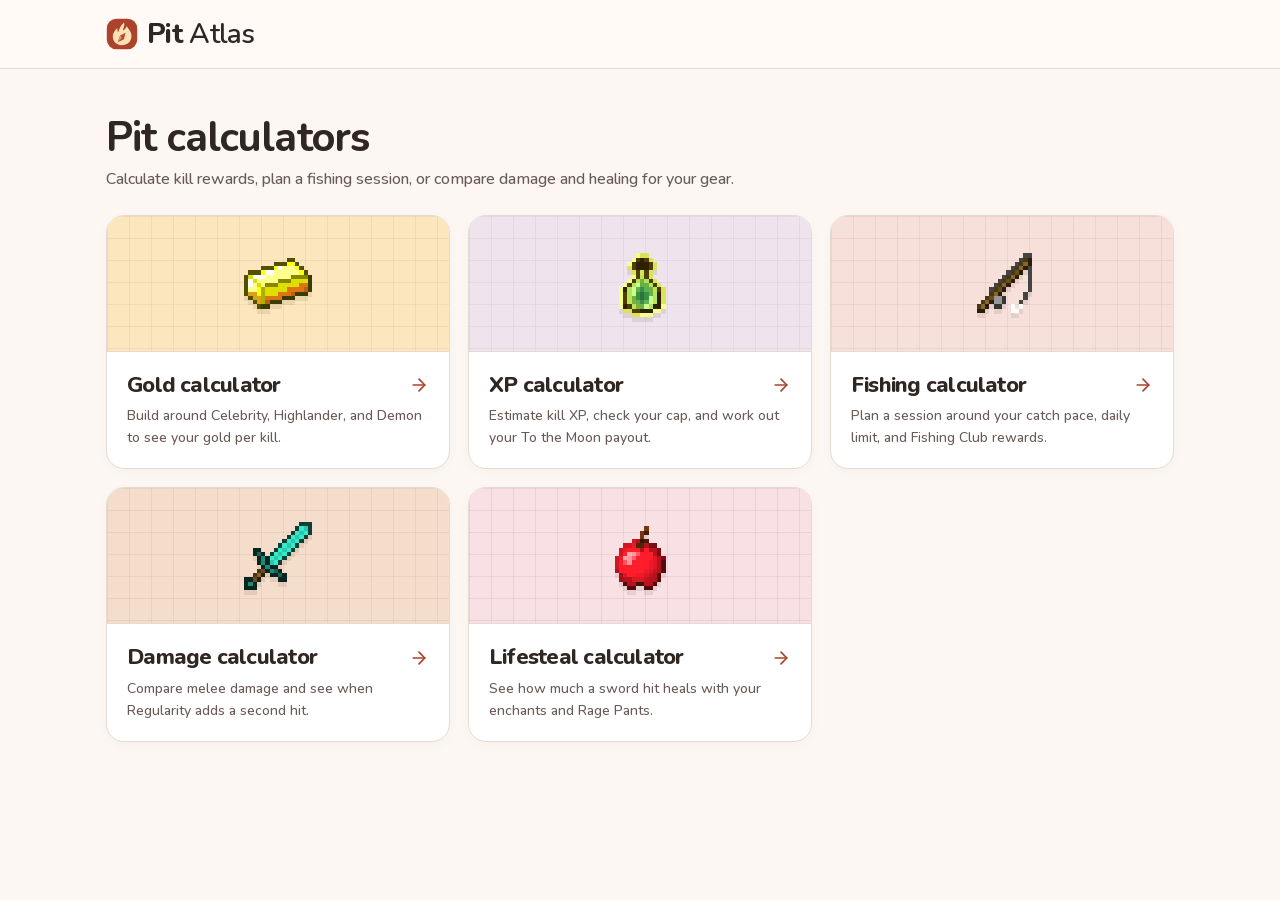
==== commit 133c8e6e: "Add a Lifesteal calculator and link all five Pit tools" ====
--- a/index.html
+++ b/index.html
@@ -1 +1 @@
-<!doctype html><html lang="en"><head><meta charset="utf-8"><meta name="viewport" content="width=device-width, initial-scale=1"><base href="./"><title>Pit Atlas · Hypixel Pit Calculators</title><meta name="description" content="Calculate gold, XP, fishing rewards, and melee damage in Hypixel Pit."><link rel="icon" href="favicon.svg"><link rel="stylesheet" href="assets/atlas.css"><script defer src="assets/atlas.js"></script></head><body class="antialiased"><div id="atlas" data-page="home"><link rel="preload" as="image" href="minecraft/1.8.9/items/gold_ingot.png"/><link rel="preload" as="image" href="minecraft/1.8.9/items/experience_bottle.png"/><link rel="preload" as="image" href="minecraft/1.8.9/items/fishing_rod_uncast.png"/><link rel="preload" as="image" href="minecraft/1.8.9/items/diamond_sword.png"/><header class="CalculatorLayout_header"><div class="CalculatorLayout_bar"><a class="brand" href="./" aria-label="Pit Atlas home"><svg width="32" height="32" viewBox="0 0 40 40" fill="none" aria-hidden="true" focusable="false" style="display:block;flex-shrink:0"><rect x="1" y="1" width="38" height="38" rx="12" fill="#ac432d"></rect><path d="M22.6 5.5c1.2 5-1.8 7.4-1 10 1.4-.4 3.7-3 4.1-5.2 3.6 4.7 6.7 8.1 6.1 13.5-.7 6-5.3 10.2-11.8 10.2-6.8 0-11.5-4.4-11.5-10.8 0-4.2 2.3-7.8 5.6-10.8-.1 2.3.4 4.3 1.1 5.1 1.7-3 1.9-7.3 7.4-12Z" fill="#ffe1b7"></path><path d="m24.5 18.3-2.1 8.4-7.7 3.5 3-8.4 6.8-3.5Z" fill="#b34b33"></path><path d="m14.7 30.2 5.3-5.6-2.3-2.8-3 8.4Z" fill="#ea9561"></path></svg><span>Pit <span class="brand-light">Atlas</span></span></a></div></header><main class="CalculatorLayout_page"><div class="page-heading"><div><h1>Pit calculators</h1><p>Estimate kill rewards, plan a fishing session, or check your melee damage.</p></div></div><div class="CalculatorLayout_cards"><a class="CalculatorLayout_card" href="gold/"><div class="CalculatorLayout_art" data-tool="Gold"><img src="minecraft/1.8.9/items/gold_ingot.png" width="68" height="68" alt=""/></div><div class="CalculatorLayout_cardBody"><h2>Gold<!-- --> calculator <svg xmlns="http://www.w3.org/2000/svg" width="20" height="20" viewBox="0 0 24 24" fill="none" stroke="currentColor" stroke-width="2" stroke-linecap="round" stroke-linejoin="round" class="lucide lucide-arrow-right" aria-hidden="true"><path d="M5 12h14"></path><path d="m12 5 7 7-7 7"></path></svg></h2><p>Build around Celebrity, Highlander, and Demon to see your gold per kill.</p></div></a><a class="CalculatorLayout_card" href="xp/"><div class="CalculatorLayout_art" data-tool="XP"><img src="minecraft/1.8.9/items/experience_bottle.png" width="68" height="68" alt=""/></div><div class="CalculatorLayout_cardBody"><h2>XP<!-- --> calculator <svg xmlns="http://www.w3.org/2000/svg" width="20" height="20" viewBox="0 0 24 24" fill="none" stroke="currentColor" stroke-width="2" stroke-linecap="round" stroke-linejoin="round" class="lucide lucide-arrow-right" aria-hidden="true"><path d="M5 12h14"></path><path d="m12 5 7 7-7 7"></path></svg></h2><p>Estimate kill XP, check your cap, and work out your To the Moon payout.</p></div></a><a class="CalculatorLayout_card" href="fishing/"><div class="CalculatorLayout_art" data-tool="Fishing"><img src="minecraft/1.8.9/items/fishing_rod_uncast.png" width="68" height="68" alt=""/></div><div class="CalculatorLayout_cardBody"><h2>Fishing<!-- --> calculator <svg xmlns="http://www.w3.org/2000/svg" width="20" height="20" viewBox="0 0 24 24" fill="none" stroke="currentColor" stroke-width="2" stroke-linecap="round" stroke-linejoin="round" class="lucide lucide-arrow-right" aria-hidden="true"><path d="M5 12h14"></path><path d="m12 5 7 7-7 7"></path></svg></h2><p>Plan a session around your catch pace, daily limit, and Fishing Club rewards.</p></div></a><a class="CalculatorLayout_card" href="damage/"><div class="CalculatorLayout_art" data-tool="Damage"><img src="minecraft/1.8.9/items/diamond_sword.png" width="68" height="68" alt=""/></div><div class="CalculatorLayout_cardBody"><h2>Damage<!-- --> calculator <svg xmlns="http://www.w3.org/2000/svg" width="20" height="20" viewBox="0 0 24 24" fill="none" stroke="currentColor" stroke-width="2" stroke-linecap="round" stroke-linejoin="round" class="lucide lucide-arrow-right" aria-hidden="true"><path d="M5 12h14"></path><path d="m12 5 7 7-7 7"></path></svg></h2><p>Compare melee damage and see when Regularity adds a second hit.</p></div></a></div></main></div></body></html>+<!doctype html><html lang="en"><head><meta charset="utf-8"><meta name="viewport" content="width=device-width, initial-scale=1"><base href="./"><title>Pit Atlas · Hypixel Pit Calculators</title><meta name="description" content="Calculate gold, XP, fishing rewards, melee damage, and Lifesteal healing in Hypixel Pit."><link rel="icon" href="favicon.svg"><link rel="stylesheet" href="assets/atlas.css"><script defer src="assets/atlas.js"></script></head><body class="antialiased"><div id="atlas" data-page="home"><link rel="preload" as="image" href="minecraft/1.8.9/items/gold_ingot.png"/><link rel="preload" as="image" href="minecraft/1.8.9/items/experience_bottle.png"/><link rel="preload" as="image" href="minecraft/1.8.9/items/fishing_rod_uncast.png"/><link rel="preload" as="image" href="minecraft/1.8.9/items/diamond_sword.png"/><link rel="preload" as="image" href="minecraft/1.8.9/items/apple.png"/><header class="CalculatorLayout_header"><div class="CalculatorLayout_bar"><a class="brand" href="./" aria-label="Pit Atlas home"><svg width="32" height="32" viewBox="0 0 40 40" fill="none" aria-hidden="true" focusable="false" style="display:block;flex-shrink:0"><rect x="1" y="1" width="38" height="38" rx="12" fill="#ac432d"></rect><path d="M22.6 5.5c1.2 5-1.8 7.4-1 10 1.4-.4 3.7-3 4.1-5.2 3.6 4.7 6.7 8.1 6.1 13.5-.7 6-5.3 10.2-11.8 10.2-6.8 0-11.5-4.4-11.5-10.8 0-4.2 2.3-7.8 5.6-10.8-.1 2.3.4 4.3 1.1 5.1 1.7-3 1.9-7.3 7.4-12Z" fill="#ffe1b7"></path><path d="m24.5 18.3-2.1 8.4-7.7 3.5 3-8.4 6.8-3.5Z" fill="#b34b33"></path><path d="m14.7 30.2 5.3-5.6-2.3-2.8-3 8.4Z" fill="#ea9561"></path></svg><span>Pit <span class="brand-light">Atlas</span></span></a></div></header><main class="CalculatorLayout_page"><div class="page-heading"><div><h1>Pit calculators</h1><p>Calculate kill rewards, plan a fishing session, or compare damage and healing for your gear.</p></div></div><div class="CalculatorLayout_cards"><a class="CalculatorLayout_card" href="gold/"><div class="CalculatorLayout_art" data-tool="Gold"><img src="minecraft/1.8.9/items/gold_ingot.png" width="68" height="68" alt=""/></div><div class="CalculatorLayout_cardBody"><h2>Gold<!-- --> calculator <svg xmlns="http://www.w3.org/2000/svg" width="20" height="20" viewBox="0 0 24 24" fill="none" stroke="currentColor" stroke-width="2" stroke-linecap="round" stroke-linejoin="round" class="lucide lucide-arrow-right" aria-hidden="true"><path d="M5 12h14"></path><path d="m12 5 7 7-7 7"></path></svg></h2><p>Build around Celebrity, Highlander, and Demon to see your gold per kill.</p></div></a><a class="CalculatorLayout_card" href="xp/"><div class="CalculatorLayout_art" data-tool="XP"><img src="minecraft/1.8.9/items/experience_bottle.png" width="68" height="68" alt=""/></div><div class="CalculatorLayout_cardBody"><h2>XP<!-- --> calculator <svg xmlns="http://www.w3.org/2000/svg" width="20" height="20" viewBox="0 0 24 24" fill="none" stroke="currentColor" stroke-width="2" stroke-linecap="round" stroke-linejoin="round" class="lucide lucide-arrow-right" aria-hidden="true"><path d="M5 12h14"></path><path d="m12 5 7 7-7 7"></path></svg></h2><p>Estimate kill XP, check your cap, and work out your To the Moon payout.</p></div></a><a class="CalculatorLayout_card" href="fishing/"><div class="CalculatorLayout_art" data-tool="Fishing"><img src="minecraft/1.8.9/items/fishing_rod_uncast.png" width="68" height="68" alt=""/></div><div class="CalculatorLayout_cardBody"><h2>Fishing<!-- --> calculator <svg xmlns="http://www.w3.org/2000/svg" width="20" height="20" viewBox="0 0 24 24" fill="none" stroke="currentColor" stroke-width="2" stroke-linecap="round" stroke-linejoin="round" class="lucide lucide-arrow-right" aria-hidden="true"><path d="M5 12h14"></path><path d="m12 5 7 7-7 7"></path></svg></h2><p>Plan a session around your catch pace, daily limit, and Fishing Club rewards.</p></div></a><a class="CalculatorLayout_card" href="damage/"><div class="CalculatorLayout_art" data-tool="Damage"><img src="minecraft/1.8.9/items/diamond_sword.png" width="68" height="68" alt=""/></div><div class="CalculatorLayout_cardBody"><h2>Damage<!-- --> calculator <svg xmlns="http://www.w3.org/2000/svg" width="20" height="20" viewBox="0 0 24 24" fill="none" stroke="currentColor" stroke-width="2" stroke-linecap="round" stroke-linejoin="round" class="lucide lucide-arrow-right" aria-hidden="true"><path d="M5 12h14"></path><path d="m12 5 7 7-7 7"></path></svg></h2><p>Compare melee damage and see when Regularity adds a second hit.</p></div></a><a class="CalculatorLayout_card" href="lifesteal/"><div class="CalculatorLayout_art" data-tool="Lifesteal"><img src="minecraft/1.8.9/items/apple.png" width="68" height="68" alt=""/></div><div class="CalculatorLayout_cardBody"><h2>Lifesteal<!-- --> calculator <svg xmlns="http://www.w3.org/2000/svg" width="20" height="20" viewBox="0 0 24 24" fill="none" stroke="currentColor" stroke-width="2" stroke-linecap="round" stroke-linejoin="round" class="lucide lucide-arrow-right" aria-hidden="true"><path d="M5 12h14"></path><path d="m12 5 7 7-7 7"></path></svg></h2><p>See how much a sword hit heals with your enchants and Rage Pants.</p></div></a></div></main></div></body></html>
--- a/assets/atlas.css
+++ b/assets/atlas.css
@@ -1 +1 @@
-*,:after,:before,::backdrop,::file-selector-button{box-sizing:border-box;margin:0;padding:0;border:0 solid}html,:host{line-height:1.5;-webkit-text-size-adjust:100%;tab-size:4;font-family:--theme(--default-font-family,ui-sans-serif,system-ui,sans-serif,"Apple Color Emoji","Segoe UI Emoji","Segoe UI Symbol","Noto Color Emoji");font-feature-settings:--theme(--default-font-feature-settings,normal);font-variation-settings:--theme(--default-font-variation-settings,normal);-webkit-tap-highlight-color:transparent}hr{height:0;color:inherit;border-top-width:1px}abbr:where([title]){-webkit-text-decoration:underline dotted;text-decoration:underline dotted}h1,h2,h3,h4,h5,h6{font-size:inherit;font-weight:inherit}a{color:inherit;-webkit-text-decoration:inherit;text-decoration:inherit}b,strong{font-weight:bolder}code,kbd,samp,pre{font-family:--theme(--default-mono-font-family,ui-monospace,SFMono-Regular,Menlo,Monaco,Consolas,"Liberation Mono","Courier New",monospace);font-feature-settings:--theme(--default-mono-font-feature-settings,normal);font-variation-settings:--theme(--default-mono-font-variation-settings,normal);font-size:1em}small{font-size:80%}sub,sup{font-size:75%;line-height:0;position:relative;vertical-align:baseline}sub{bottom:-.25em}sup{top:-.5em}table{text-indent:0;border-color:inherit;border-collapse:collapse}:-moz-focusring{outline:auto}progress{vertical-align:baseline}summary{display:list-item}ol,ul,menu{list-style:none}img,svg,video,canvas,audio,iframe,embed,object{display:block;vertical-align:middle}img,video{max-width:100%;height:auto}button,input,select,optgroup,textarea,::file-selector-button{font:inherit;font-feature-settings:inherit;font-variation-settings:inherit;letter-spacing:inherit;color:inherit;border-radius:0;background-color:transparent;opacity:1}:where(select:is([multiple],[size])) optgroup{font-weight:bolder}:where(select:is([multiple],[size])) optgroup option{padding-inline-start:20px}::file-selector-button{margin-inline-end:4px}::placeholder{opacity:1}@supports (not (-webkit-appearance: -apple-pay-button)) or (contain-intrinsic-size: 1px){::placeholder{color:color-mix(in oklab,currentcolor 50%,transparent)}}textarea{resize:vertical}::-webkit-search-decoration{-webkit-appearance:none}::-webkit-date-and-time-value{min-height:1lh;text-align:inherit}::-webkit-datetime-edit{display:inline-flex}::-webkit-datetime-edit-fields-wrapper{padding:0}::-webkit-datetime-edit,::-webkit-datetime-edit-year-field,::-webkit-datetime-edit-month-field,::-webkit-datetime-edit-day-field,::-webkit-datetime-edit-hour-field,::-webkit-datetime-edit-minute-field,::-webkit-datetime-edit-second-field,::-webkit-datetime-edit-millisecond-field,::-webkit-datetime-edit-meridiem-field{padding-block:0}::-webkit-calendar-picker-indicator{line-height:1}:-moz-ui-invalid{box-shadow:none}button,input:where([type=button],[type=reset],[type=submit]),::file-selector-button{appearance:button}::-webkit-inner-spin-button,::-webkit-outer-spin-button{height:auto}[hidden]:where(:not([hidden=until-found])){display:none!important}@font-face{font-family:Nunito;src:url(../fonts/nunito-latin.woff2) format("woff2");font-style:normal;font-weight:400 800;font-display:swap}:root{color-scheme:light;--bg: #fcf7f2;--panel: #ffffff;--panel2: #f8eee5;--line: #e7dad0;--text: #302622;--muted: #695a54;--accent: #a74429;--on-accent: #ffffff;--accent-soft: #fde8da;--accent-hover: #84351f;--gold: #855027;--gold-soft: #f9ecda;--danger: #9c302d;--danger-soft: #fff1ee;--line-strong: #c9b5a9;--paper: #fffaf6;--font-sans: "Nunito", "Avenir Next", "Segoe UI", system-ui, sans-serif;--font-mono: ui-monospace, "SFMono-Regular", Consolas, monospace;--sidebar-width: 232px;--page-gutter: clamp(24px, 3.6vw, 56px);--radius: 16px}*{box-sizing:border-box}html{min-width:280px}body{margin:0;background:var(--bg);color:var(--text);font:500 15px/1.55 var(--font-sans)}h1,h2,h3,h4,p{margin:0}button,input,select,textarea{font:inherit}button,a,summary{-webkit-tap-highlight-color:transparent}button{cursor:pointer}button:disabled{cursor:default}a{color:var(--accent)}input,select,textarea{color:var(--text);accent-color:var(--accent)}input::placeholder,textarea::placeholder{color:#78675f;opacity:1}select option{color:var(--text);background:var(--panel)}:where(button,a,input,select,textarea,summary):focus-visible{outline:3px solid #b34b2e;outline-offset:3px}button svg,a svg{flex-shrink:0}[hidden]{display:none!important}::selection{background:#ffcfb4;color:#59291a}.visually-hidden{position:absolute;width:1px;height:1px;padding:0;border:0;overflow:hidden;clip-path:inset(50%);white-space:nowrap}.brand{display:inline-flex;align-items:center;gap:9px;align-self:flex-start;color:var(--text);padding:0 8px;text-decoration:none}.brand>span{font-size:28px;line-height:1.1;font-weight:785;letter-spacing:-.025em}.brand-light{font-weight:580}.page-heading,.section-title{display:flex;align-items:flex-end;justify-content:space-between;gap:18px}.page-heading{margin-bottom:23px}.page-heading h1{font-size:clamp(32px,3.2vw,45px);line-height:1.15;font-weight:735;letter-spacing:-.021em}.page-heading p,.section-title p{margin-top:6px;color:var(--muted);font-size:16px}main{width:100%;max-width:1400px;margin:0 auto;padding:clamp(28px,3.5vw,48px) var(--page-gutter) 24px;min-width:0}@media(max-width:1020px){main{padding-top:27px}.page-heading{margin-bottom:18px;align-items:center}.page-heading h1{font-size:clamp(32px,4.5vw,40px)}}@media(max-width:700px){.page-heading p{font-size:15px}}@media(max-width:520px){.page-heading{flex-wrap:wrap;gap:8px}}.antialiased{-webkit-font-smoothing:antialiased;-moz-osx-font-smoothing:grayscale}.CalculatorLayout_header{border-bottom:1px solid var(--line);background:var(--paper)}.CalculatorLayout_bar,.CalculatorLayout_page{max-width:1160px;margin-inline:auto;padding-inline:var(--page-gutter)}.CalculatorLayout_page{padding-bottom:64px}.CalculatorLayout_bar{min-height:68px;display:flex;align-items:center;justify-content:space-between;gap:16px}.CalculatorLayout_bar>a{padding:0;align-self:center}.CalculatorLayout_bar nav{display:flex;align-items:center;justify-content:flex-end;gap:6px 20px}.CalculatorLayout_bar nav a{color:var(--muted);font-weight:680;font-size:14px;text-decoration:none}.CalculatorLayout_bar nav a:hover,.CalculatorLayout_bar nav a[aria-current]{color:var(--accent)}.CalculatorLayout_tabs{display:inline-flex;gap:3px;max-width:100%;flex-wrap:wrap;padding:4px;margin-bottom:22px;border:1px solid var(--line);border-radius:13px;background:var(--panel)}.CalculatorLayout_tabs a{display:inline-flex;align-items:center;gap:7px;color:var(--muted);font-weight:750;text-decoration:none;font-size:14px;padding:7px 12px;border-radius:9px}.CalculatorLayout_tabs a:hover,.CalculatorLayout_tabs a[aria-current]{color:var(--accent-hover);background:var(--accent-soft)}.CalculatorLayout_tabs img,.CalculatorLayout_art img{image-rendering:pixelated}.CalculatorLayout_cards{display:grid;grid-template-columns:repeat(4,minmax(0,1fr));gap:18px}.CalculatorLayout_card{color:var(--text);text-decoration:none;border-radius:18px;border:1px solid var(--line);overflow:hidden;background:var(--panel);box-shadow:0 3px 12px #48271007}.CalculatorLayout_card:hover{border-color:#c69c86;box-shadow:0 5px 16px #48271010}.CalculatorLayout_art{--tile: #c6814921;display:grid;align-items:center;justify-items:center;min-height:136px;background-color:#fce6bd;background-image:linear-gradient(var(--tile) 1px,transparent 1px),linear-gradient(90deg,var(--tile) 1px,transparent 1px);background-size:22px 22px;border-bottom:1px solid var(--line)}.CalculatorLayout_art[data-tool=XP]{--tile: #a985ac20;background-color:#efe3ee}.CalculatorLayout_art[data-tool=Fishing]{--tile: #b8787322;background-color:#f7e0d9}.CalculatorLayout_art[data-tool=Damage]{--tile: #b4896e24;background-color:#f4ddca}.CalculatorLayout_art img{filter:drop-shadow(0 5px 0 #5733221a)}.CalculatorLayout_cardBody{padding:20px}.CalculatorLayout_cardBody h2{display:flex;justify-content:space-between;align-items:center;gap:12px;font-size:22px;font-weight:800;line-height:1.2;letter-spacing:-.035em}.CalculatorLayout_cardBody svg{color:var(--accent)}.CalculatorLayout_cardBody p{color:var(--muted);margin-top:7px;font-size:14px}@media(min-width:761px)and (max-width:1000px){.CalculatorLayout_cards{grid-template-columns:repeat(2,minmax(0,1fr))}}@media(max-width:760px){.CalculatorLayout_cards{grid-template-columns:1fr;gap:12px}.CalculatorLayout_card{display:grid;grid-template-columns:94px 1fr}.CalculatorLayout_art{min-height:100%;border-bottom:0;border-right:1px solid var(--line)}.CalculatorLayout_art img{width:48px;height:48px}.CalculatorLayout_cardBody{padding:16px}}@media(max-width:520px){.CalculatorLayout_bar,.CalculatorLayout_page{padding-inline:16px}.CalculatorLayout_bar{min-height:60px}.CalculatorLayout_bar>a>span{font-size:22px;white-space:nowrap}.CalculatorLayout_bar nav{gap:10px}.CalculatorLayout_bar nav a{font-size:12px;padding-block:8px}.CalculatorLayout_tabs a{gap:4px;padding:7px 10px}.CalculatorLayout_cardBody h2{font-size:20px}}.GoldCalculator_root{min-width:0;container-type:inline-size}.GoldCalculator_layout{display:grid;align-items:start;grid-template-columns:minmax(0,1.45fr) minmax(245px,1fr);grid-template-areas:"controls result";gap:clamp(14px,2.4cqw,26px)}.GoldCalculator_results,.GoldCalculator_card,.GoldCalculator_folds{min-width:0;border:1px solid var(--line);border-radius:16px;background:var(--panel);box-shadow:0 3px 14px #48271006}.GoldCalculator_results{grid-area:result;overflow:hidden}.GoldCalculator_controls{grid-area:controls;min-width:0;display:grid;gap:14px}.GoldCalculator_card,.GoldCalculator_math,.GoldCalculator_total{padding:clamp(16px,2.4cqw,24px)}.GoldCalculator_total{background:linear-gradient(118deg,#ffefcf,#fff6e9 75%,#fffaf3);border-bottom:1px solid #e9d4b5;color:#614324}.GoldCalculator_totalHead,.GoldCalculator_head,.GoldCalculator_fold summary{display:flex;align-items:center;justify-content:space-between;gap:12px}.GoldCalculator_totalHead h2,.GoldCalculator_head h2,.GoldCalculator_math h3{margin:0;font-weight:800;line-height:1.24;letter-spacing:-.033em}.GoldCalculator_totalHead h2,.GoldCalculator_head h2{font-size:clamp(19px,2cqw,23px)}.GoldCalculator_totalHead img{image-rendering:pixelated;flex:none}.GoldCalculator_amount{display:block;margin:7px 0 5px;color:#543319;font-size:clamp(37px,6.2cqw,64px);font-weight:800;letter-spacing:-.055em;line-height:1.05;font-variant-numeric:tabular-nums}.GoldCalculator_amount span{font-size:.5em;margin-left:.12em;color:#805322}.GoldCalculator_total p{font-size:13px;line-height:1.5}.GoldCalculator_math h3{font-size:17px}.GoldCalculator_lines{margin:12px 0}.GoldCalculator_lines>div,.GoldCalculator_formula>div{display:flex;align-items:baseline;justify-content:space-between;gap:12px}.GoldCalculator_lines>div{padding:4px 0;color:var(--muted);font-size:13px}.GoldCalculator_lines dd{margin:0;flex:none;font-weight:720;color:var(--text);font-variant-numeric:tabular-nums}.GoldCalculator_formula{border-top:1px solid var(--line);padding-top:8px}.GoldCalculator_formula>div{padding:3px 0;font-size:14px}.GoldCalculator_formula strong{font-variant-numeric:tabular-nums}.GoldCalculator_cap,.GoldCalculator_help,.GoldCalculator_references,.GoldCalculator_field small{line-height:1.45;font-weight:500;color:var(--muted)}.GoldCalculator_cap,.GoldCalculator_help,.GoldCalculator_field small{font-size:12px}.GoldCalculator_cap,.GoldCalculator_warning{margin:12px 0 0}.GoldCalculator_warning{font-size:13px;line-height:1.45;color:#7f4329;background:#fff0df;border-left:3px solid #be7955;padding:7px 10px}.GoldCalculator_head{margin-bottom:14px}.GoldCalculator_reset{display:inline-flex;align-items:center;gap:6px;min-height:32px;padding:4px 8px;border-radius:6px;color:var(--accent);font-size:13px;font-weight:750}.GoldCalculator_reset:hover{background:var(--accent-soft)}.GoldCalculator_celebrity{display:flex;align-items:center;gap:12px;padding:10px 13px;border-radius:11px;border:1px solid var(--line);background:var(--paper);cursor:pointer}.GoldCalculator_celebrity:has(input:checked){border-color:#c58c70;background:#fff0df}.GoldCalculator_celebrity img{image-rendering:pixelated}.GoldCalculator_celebrity strong,.GoldCalculator_celebrity small{display:block}.GoldCalculator_celebrity strong{font-size:15px;line-height:1.3;font-weight:800}.GoldCalculator_celebrity small{font-size:12px;color:var(--muted)}.GoldCalculator_celebrity input{appearance:auto;width:19px;height:19px;margin-left:auto}.GoldCalculator_upgrades{display:grid;grid-template-columns:repeat(3,minmax(0,1fr));gap:12px;margin-block:17px}.GoldCalculator_megaPicker{min-width:0;margin:0 0 15px;padding:0;border:0}.GoldCalculator_megaPicker legend{font-size:13px;font-weight:750;margin-bottom:5px}.GoldCalculator_megaOptions{display:flex;align-items:stretch;flex-wrap:wrap;gap:5px}.GoldCalculator_megaOptions button,.GoldCalculator_root .GoldCalculator_megaOptions select{width:auto;min-height:36px;padding:5px 10px;border-radius:8px;border:1px solid var(--line);background:var(--paper);color:var(--muted);font:720 13px/1.35 var(--font-sans)}.GoldCalculator_megaOptions button:hover,.GoldCalculator_root .GoldCalculator_megaOptions select:hover{border-color:var(--line-strong)}.GoldCalculator_megaOptions button[aria-pressed=true],.GoldCalculator_root .GoldCalculator_megaOptions select[data-selected=true]{color:var(--accent-hover);border-color:#dca68d;background:var(--accent-soft)}.GoldCalculator_activation,.GoldCalculator_megaPicker a{color:var(--accent);font-weight:700;text-decoration:underline;text-underline-offset:2px}.GoldCalculator_fieldGrid{display:grid;grid-template-columns:repeat(2,minmax(0,1fr));gap:13px 16px}.GoldCalculator_field{display:flex;flex-direction:column;align-items:stretch;gap:4px;min-width:0;color:var(--text);font-size:13px;font-weight:750}.GoldCalculator_field small{line-height:1.35;margin-top:2px}.GoldCalculator_root :is(select,input[type=number]){display:block;min-width:0;max-width:100%;width:100%;min-height:39px;padding:6px 9px;border:1px solid var(--line-strong);border-radius:8px;background-color:var(--panel);color:var(--text);font:650 14px/1.25 var(--font-sans);font-variant-numeric:tabular-nums}.GoldCalculator_root select{appearance:auto;cursor:pointer;text-overflow:ellipsis}.GoldCalculator_root :is(input,select,summary,button,a):focus-visible{outline:2px solid var(--accent);outline-offset:2px}.GoldCalculator_enchants{border-collapse:collapse;width:100%;font-size:14px;table-layout:fixed}.GoldCalculator_enchants thead th{font-size:12px;font-weight:700;color:var(--muted);padding-bottom:5px}.GoldCalculator_enchants th,.GoldCalculator_enchants td{text-align:left}.GoldCalculator_enchants th:first-child{width:40%}.GoldCalculator_enchants :is(td,th):not(:first-child){padding-left:10px}.GoldCalculator_enchants tbody th,.GoldCalculator_enchants td{padding-block:7px;border-top:1px solid var(--line)}.GoldCalculator_enchants tbody th{font-weight:750}.GoldCalculator_enchants tbody tr:last-child>*{padding-bottom:0}.GoldCalculator_folds{overflow:clip}.GoldCalculator_fold+.GoldCalculator_fold{border-top:1px solid var(--line)}.GoldCalculator_fold summary{list-style:none;cursor:pointer;padding:14px clamp(16px,2.4cqw,24px);font-weight:760;font-size:15px}.GoldCalculator_fold summary::-webkit-details-marker{display:none}.GoldCalculator_fold summary:hover,.GoldCalculator_fold[open] summary{background:var(--paper)}.GoldCalculator_fold summary:focus-visible{outline-offset:-4px}.GoldCalculator_fold summary svg{flex:none;color:var(--accent)}.GoldCalculator_fold[open] summary svg{transform:rotate(180deg)}.GoldCalculator_foldBody{padding:14px clamp(16px,2.4cqw,24px) 18px;display:grid;gap:13px}.GoldCalculator_checks{display:grid;gap:5px}.GoldCalculator_check{display:flex;align-items:center;gap:9px;min-height:30px;cursor:pointer;font-size:14px;line-height:1.4}.GoldCalculator_check input{appearance:auto;flex:none;width:17px;height:17px}.GoldCalculator_armor{border:0;padding:0;margin:0;min-width:0}.GoldCalculator_armor legend{padding:0;margin:0 0 5px;font-size:14px;font-weight:750}.GoldCalculator_armorGrid{display:grid;grid-template-columns:repeat(auto-fit,minmax(min(94px,100%),1fr));gap:7px}.GoldCalculator_armorGrid .GoldCalculator_field{color:var(--muted);font-weight:580}.GoldCalculator_references{font-size:13px;padding:1px 4px}.GoldCalculator_references summary{width:fit-content;cursor:pointer;font-weight:700}.GoldCalculator_references p{margin-top:8px}.GoldCalculator_references ul{margin:8px 0 0;padding:0;list-style:none;display:flex;flex-wrap:wrap;gap:3px 16px}.GoldCalculator_references a{text-decoration:underline;text-underline-offset:2px}@container (min-width: 670px){.GoldCalculator_results{position:sticky;top:16px}}@container (max-width: 669px){.GoldCalculator_layout{grid-template-columns:minmax(0,1fr);grid-template-areas:"total" "controls" "math"}.GoldCalculator_results{display:contents}.GoldCalculator_total,.GoldCalculator_math{border:1px solid var(--line);border-radius:16px}.GoldCalculator_math{grid-area:math;background:var(--panel)}.GoldCalculator_total{grid-area:total;position:relative;padding-right:74px}.GoldCalculator_totalHead img{position:absolute;right:20px;top:22px;width:44px;height:44px}.GoldCalculator_amount{font-size:42px}}@container (max-width: 365px){.GoldCalculator_upgrades{grid-template-columns:repeat(2,minmax(0,1fr))}.GoldCalculator_fieldGrid{gap:10px}.GoldCalculator_enchants :is(td,th):not(:first-child){padding-left:6px}.GoldCalculator_enchants th:first-child{width:39%}}@media(pointer:coarse){.GoldCalculator_root :is(select,input[type=number]),.GoldCalculator_reset,.GoldCalculator_megaOptions button,.GoldCalculator_root .GoldCalculator_megaOptions select{min-height:44px}}.XpCalculator_layout{display:grid;grid-template-columns:minmax(220px,.82fr) minmax(310px,1.5fr);gap:20px;align-items:start}.XpCalculator_results,.XpCalculator_controls{display:grid;gap:14px;min-width:0}.XpCalculator_results{position:sticky;top:18px}.XpCalculator_card,.XpCalculator_total,.XpCalculator_breakdown,.XpCalculator_fold{min-width:0;background:var(--panel);border:1px solid var(--line);border-radius:16px}.XpCalculator_card,.XpCalculator_total,.XpCalculator_breakdown{padding:clamp(16px,2.5vw,24px)}.XpCalculator_total{background:linear-gradient(135deg,#fff3e8,#ffe3d8);border-color:#efc4b0}.XpCalculator_heading{display:flex;align-items:center;justify-content:space-between;gap:10px}.XpCalculator_heading h2,.XpCalculator_breakdown h3{color:var(--text);margin:0;font-weight:800;font-size:18px;line-height:1.3}.XpCalculator_heading img{image-rendering:pixelated;flex-shrink:0}.XpCalculator_total output{display:block;font-weight:800;color:#843b29;font-size:clamp(34px,4.2vw,54px);line-height:1.1;letter-spacing:-.045em;margin:7px 0}.XpCalculator_total output span{font-size:19px;letter-spacing:0}.XpCalculator_total p,.XpCalculator_note,.XpCalculator_sources,.XpCalculator_cap{color:var(--muted);font-size:13px;line-height:1.5}.XpCalculator_breakdown dl{display:grid;gap:7px;margin:12px 0}.XpCalculator_breakdown dl>div,.XpCalculator_subtotal{display:flex;justify-content:space-between;gap:12px;align-items:baseline}.XpCalculator_breakdown dt,.XpCalculator_breakdown dd{font-size:13px;line-height:1.4}.XpCalculator_breakdown dd{margin:0;white-space:nowrap}.XpCalculator_subtotal{border-top:1px solid var(--line);padding-top:8px;margin:8px 0;font-size:14px}.XpCalculator_cap{margin-top:12px;padding:8px 10px;background:var(--paper);border-radius:8px}.XpCalculator_reset{display:inline-flex;align-items:center;gap:6px;border:1px solid var(--line);background:var(--paper);color:var(--accent);border-radius:9px;padding:5px 9px;font-size:13px;font-weight:700}.XpCalculator_reset:hover{background:var(--accent-soft)}.XpCalculator_grid{display:grid;grid-template-columns:repeat(2,minmax(0,1fr));gap:13px 16px;align-items:start}.XpCalculator_card>.XpCalculator_grid,.XpCalculator_card>.XpCalculator_enchants{margin-top:15px}.XpCalculator_card>.XpCalculator_field{margin-top:12px}.XpCalculator_field{display:grid;gap:4px;min-width:0}.XpCalculator_field span{font-size:14px;font-weight:700}.XpCalculator_field small{line-height:1.4;color:var(--muted);font-size:12px}.XpCalculator_field select,.XpCalculator_field input,.XpCalculator_enchants select{width:100%;min-width:0;min-height:39px;border-radius:8px;border:1px solid var(--line-strong);padding:5px 8px;background:var(--paper)}.XpCalculator_check{min-height:32px;display:flex;align-items:center;gap:8px;font-size:14px;line-height:1.4;cursor:pointer}.XpCalculator_card>.XpCalculator_check{margin-top:12px}.XpCalculator_check input{flex-shrink:0;width:16px;height:16px}.XpCalculator_checks{display:grid;gap:3px}.XpCalculator_enchants{border-collapse:collapse;width:100%;font-size:14px}.XpCalculator_enchants th{text-align:left}.XpCalculator_enchants thead th{font-size:12px;color:var(--muted);padding-bottom:5px}.XpCalculator_enchants :is(td,th){padding:5px 6px}.XpCalculator_enchants tr>:first-child{padding-left:0}.XpCalculator_enchants tr>:last-child{padding-right:0}.XpCalculator_enchants tbody tr+tr{border-top:1px solid var(--line)}.XpCalculator_fold summary{display:flex;justify-content:space-between;align-items:center;padding:14px 18px;list-style:none;cursor:pointer;font-weight:750}.XpCalculator_fold summary::-webkit-details-marker{display:none}.XpCalculator_fold[open] summary svg{transform:rotate(180deg)}.XpCalculator_foldBody{display:grid;gap:10px;padding:0 18px 16px}.XpCalculator_sources a{font-weight:650;text-decoration:underline;text-underline-offset:2px}@media(max-width:950px){.XpCalculator_layout{grid-template-columns:minmax(0,1fr);grid-template-areas:"reward" "controls" "breakdown"}.XpCalculator_results{display:contents}.XpCalculator_total{grid-area:reward}.XpCalculator_controls{grid-area:controls}.XpCalculator_breakdown{grid-area:breakdown}}@media(max-width:480px){.XpCalculator_grid{grid-template-columns:minmax(0,1fr)}}.XpCalculator_mainChecks{display:grid;grid-template-columns:repeat(auto-fit,minmax(min(185px,100%),1fr));gap:3px 12px;border-top:1px solid var(--line);margin-top:14px;padding-top:10px}.XpCalculator_moonPanel{display:grid;gap:8px;background:#fcf5ef;border:1px solid var(--line);border-radius:12px;margin-top:14px;padding:14px}.XpCalculator_moonPanel h3{font-size:16px;font-weight:800}.XpCalculator_moonPanel .XpCalculator_field{margin-top:4px}.XpCalculator_moonResult{display:flex;align-items:baseline;justify-content:space-between;flex-wrap:wrap;gap:8px;border-top:1px solid var(--line);padding-top:8px;font-size:14px}.XpCalculator_moonResult output{font-size:20px;color:var(--accent-hover);font-weight:800}.FishingCalculator_root{min-width:0;container-type:inline-size}.FishingCalculator_layout{display:grid;grid-template-columns:minmax(0,1.45fr) minmax(245px,1fr);grid-template-areas:"plan result" "loot result";align-items:start;gap:16px}.FishingCalculator_card,.FishingCalculator_result,.FishingCalculator_loot{min-width:0;border:1px solid var(--line);border-radius:var(--radius);background:var(--panel);box-shadow:0 3px 14px #48271006}.FishingCalculator_card,.FishingCalculator_loot,.FishingCalculator_resultTop,.FishingCalculator_metrics,.FishingCalculator_note{padding:clamp(16px,2.4cqw,24px)}.FishingCalculator_card{grid-area:plan}.FishingCalculator_heading{display:flex;align-items:center;justify-content:space-between;gap:12px;margin-bottom:16px}.FishingCalculator_root h2{font-size:clamp(19px,2.3cqw,23px);font-weight:800;letter-spacing:-.03em;line-height:1.2}.FishingCalculator_root img{flex-shrink:0;image-rendering:pixelated}.FishingCalculator_fields{display:grid;grid-template-columns:repeat(2,minmax(0,1fr));gap:16px}.FishingCalculator_field{display:flex;flex-direction:column;gap:5px;min-width:0;font-weight:750;font-size:14px}.FishingCalculator_field input,.FishingCalculator_field select{width:100%;min-width:0;min-height:42px;border:1px solid var(--line-strong);border-radius:8px;background:var(--panel);padding:7px 10px;color:var(--text);appearance:auto;font:650 14px/1.4 var(--font-sans);font-variant-numeric:tabular-nums}.FishingCalculator_field select{cursor:pointer}.FishingCalculator_entry{position:relative}.FishingCalculator_entry input{padding-right:55px}.FishingCalculator_entry span{position:absolute;right:11px;top:50%;transform:translateY(-50%);pointer-events:none;color:var(--muted);font-size:12px}.FishingCalculator_entry input::-webkit-inner-spin-button{appearance:none}.FishingCalculator_field input[aria-invalid=true]{border-color:var(--danger)}.FishingCalculator_field small,.FishingCalculator_note,.FishingCalculator_resultTop p,.FishingCalculator_loot small{color:var(--muted);font-size:13px;line-height:1.4;font-weight:500}.FishingCalculator_field .FishingCalculator_error{color:var(--danger)}.FishingCalculator_result{grid-area:result;overflow:hidden}.FishingCalculator_resultTop{border-bottom:1px solid #e8cfc6;background:linear-gradient(130deg,#ffe5da,#fff4ed 80%)}.FishingCalculator_total{display:block;margin:6px 0;color:#813f34;font-size:clamp(44px,6cqw,64px);font-variant-numeric:tabular-nums;font-weight:800;line-height:1.1;letter-spacing:-.055em}.FishingCalculator_metrics{display:grid;gap:8px;margin:0;padding-bottom:0}.FishingCalculator_metrics div{display:flex;gap:8px;justify-content:space-between;align-items:baseline}.FishingCalculator_metrics dt{color:var(--muted);font-size:14px}.FishingCalculator_metrics dd{margin:0;font-weight:800;font-variant-numeric:tabular-nums}.FishingCalculator_note{padding-top:12px}.FishingCalculator_loot{grid-area:loot}.FishingCalculator_loot ul{list-style:none;display:grid;grid-template-columns:repeat(2,minmax(0,1fr));gap:12px;margin:16px 0 0;padding:0}.FishingCalculator_loot li{display:flex;align-items:center;gap:9px;font-size:14px;font-weight:700;line-height:1.3}.FishingCalculator_loot small{display:block}.FishingCalculator_sources{display:flex;flex-wrap:wrap;gap:4px 15px;margin-top:14px;font-size:12px}.FishingCalculator_sources a{text-decoration:underline;text-underline-offset:2px}@container (max-width: 669px){.FishingCalculator_layout{grid-template-columns:minmax(0,1fr);grid-template-areas:"result" "plan" "loot"}}@container (max-width: 385px){.FishingCalculator_fields,.FishingCalculator_loot ul{grid-template-columns:minmax(0,1fr)}}@media(pointer:coarse){.FishingCalculator_field input,.FishingCalculator_field select{min-height:44px}}.DamageCalculator_root{min-width:0;container-type:inline-size}.DamageCalculator_layout{display:grid;grid-template-columns:minmax(240px,.85fr) minmax(0,1.5fr);align-items:start;gap:18px}.DamageCalculator_controls{min-width:0;display:grid;gap:14px}.DamageCalculator_root h2,.DamageCalculator_root h3{color:var(--text);font-weight:800;font-size:19px;letter-spacing:-.025em;line-height:1.3}.DamageCalculator_card,.DamageCalculator_result{min-width:0;border:1px solid var(--line);border-radius:var(--radius);background:var(--panel)}.DamageCalculator_card,.DamageCalculator_resultTop,.DamageCalculator_breakdown,.DamageCalculator_threshold{padding:clamp(16px,2.3cqw,24px)}.DamageCalculator_result{overflow:hidden;position:sticky;top:16px}.DamageCalculator_resultTop{background:linear-gradient(125deg,#ffdfce,#fff1df);border-bottom:1px solid #edcebd}.DamageCalculator_resultTop output{display:block;color:#833b2a;margin:8px 0 4px;font-weight:800;font-size:clamp(35px,4.8cqw,54px);letter-spacing:-.05em;line-height:1.15;overflow-wrap:anywhere}.DamageCalculator_resultTop p,.DamageCalculator_note,.DamageCalculator_threshold p,.DamageCalculator_field small,.DamageCalculator_check small{color:var(--muted);font-size:13px;line-height:1.45;font-weight:500}.DamageCalculator_heading{display:flex;align-items:center;justify-content:space-between;gap:12px}.DamageCalculator_heading img{image-rendering:pixelated}.DamageCalculator_breakdown dl{display:grid;gap:8px;margin:12px 0 0}.DamageCalculator_breakdown dl>div{display:flex;justify-content:space-between;align-items:baseline;gap:10px}.DamageCalculator_breakdown dt{color:var(--muted);font-size:14px}.DamageCalculator_breakdown dd{margin:0;font-weight:750;text-align:right;font-variant-numeric:tabular-nums;overflow-wrap:anywhere}.DamageCalculator_threshold{background:var(--paper);border-top:1px solid var(--line)}.DamageCalculator_threshold h3{font-size:16px}.DamageCalculator_threshold p{margin-top:4px}.DamageCalculator_tiers,.DamageCalculator_modes{display:flex;flex-wrap:wrap;gap:5px;margin:14px 0 0;padding:0;border:0}.DamageCalculator_tiers legend{color:var(--muted);font-size:13px;margin-bottom:6px}.DamageCalculator_tiers label,.DamageCalculator_modes label{position:relative;cursor:pointer}.DamageCalculator_tiers input,.DamageCalculator_modes input{position:absolute;opacity:0}.DamageCalculator_tiers label span,.DamageCalculator_modes label span{display:inline-flex;align-items:center;min-height:38px;padding:6px 12px;border:1px solid var(--line);border-radius:9px;font-size:14px;font-weight:700;background:var(--paper)}.DamageCalculator_tiers input:checked+span,.DamageCalculator_modes input:checked+span{background:var(--accent-soft);color:var(--accent-hover);border-color:#c9947d}.DamageCalculator_tiers input:focus-visible+span,.DamageCalculator_modes input:focus-visible+span{outline:3px solid var(--accent);outline-offset:2px}.DamageCalculator_grid{display:grid;grid-template-columns:repeat(2,minmax(0,1fr));align-items:start;gap:14px;margin-top:16px}.DamageCalculator_field{display:grid;gap:5px;min-width:0}.DamageCalculator_field span,.DamageCalculator_check{font-size:14px;font-weight:700}.DamageCalculator_field input,.DamageCalculator_field select{font:inherit;font-size:15px;width:100%;min-width:0;min-height:42px;border-radius:8px;border:1px solid var(--line-strong);padding:6px 9px;background:var(--paper)}.DamageCalculator_field input[aria-invalid=true]{border-color:var(--danger)}.DamageCalculator_field input[aria-invalid=true]+small{color:var(--danger)}.DamageCalculator_check{display:flex;align-items:center;gap:8px;min-height:42px;cursor:pointer}.DamageCalculator_check input{width:16px;height:16px;flex-shrink:0}.DamageCalculator_check small{display:block}.DamageCalculator_extra{margin-top:14px;border-top:1px solid var(--line);padding-top:10px}.DamageCalculator_extra summary{display:list-item;font-size:14px;font-weight:720;cursor:pointer}.DamageCalculator_extra>.DamageCalculator_field{margin-top:10px}.DamageCalculator_card>.DamageCalculator_note,.DamageCalculator_breakdown .DamageCalculator_note{margin-top:11px}.DamageCalculator_sources{display:flex;flex-wrap:wrap;gap:6px 16px;margin-top:16px}.DamageCalculator_sources a{font-size:12px;text-decoration:underline;text-underline-offset:2px}@container (max-width: 690px){.DamageCalculator_layout{grid-template-columns:minmax(0,1fr)}.DamageCalculator_result{position:static}}@container (max-width: 420px){.DamageCalculator_grid{grid-template-columns:minmax(0,1fr)}}
+*,:after,:before,::backdrop,::file-selector-button{box-sizing:border-box;margin:0;padding:0;border:0 solid}html,:host{line-height:1.5;-webkit-text-size-adjust:100%;tab-size:4;font-family:--theme(--default-font-family,ui-sans-serif,system-ui,sans-serif,"Apple Color Emoji","Segoe UI Emoji","Segoe UI Symbol","Noto Color Emoji");font-feature-settings:--theme(--default-font-feature-settings,normal);font-variation-settings:--theme(--default-font-variation-settings,normal);-webkit-tap-highlight-color:transparent}hr{height:0;color:inherit;border-top-width:1px}abbr:where([title]){-webkit-text-decoration:underline dotted;text-decoration:underline dotted}h1,h2,h3,h4,h5,h6{font-size:inherit;font-weight:inherit}a{color:inherit;-webkit-text-decoration:inherit;text-decoration:inherit}b,strong{font-weight:bolder}code,kbd,samp,pre{font-family:--theme(--default-mono-font-family,ui-monospace,SFMono-Regular,Menlo,Monaco,Consolas,"Liberation Mono","Courier New",monospace);font-feature-settings:--theme(--default-mono-font-feature-settings,normal);font-variation-settings:--theme(--default-mono-font-variation-settings,normal);font-size:1em}small{font-size:80%}sub,sup{font-size:75%;line-height:0;position:relative;vertical-align:baseline}sub{bottom:-.25em}sup{top:-.5em}table{text-indent:0;border-color:inherit;border-collapse:collapse}:-moz-focusring{outline:auto}progress{vertical-align:baseline}summary{display:list-item}ol,ul,menu{list-style:none}img,svg,video,canvas,audio,iframe,embed,object{display:block;vertical-align:middle}img,video{max-width:100%;height:auto}button,input,select,optgroup,textarea,::file-selector-button{font:inherit;font-feature-settings:inherit;font-variation-settings:inherit;letter-spacing:inherit;color:inherit;border-radius:0;background-color:transparent;opacity:1}:where(select:is([multiple],[size])) optgroup{font-weight:bolder}:where(select:is([multiple],[size])) optgroup option{padding-inline-start:20px}::file-selector-button{margin-inline-end:4px}::placeholder{opacity:1}@supports (not (-webkit-appearance: -apple-pay-button)) or (contain-intrinsic-size: 1px){::placeholder{color:color-mix(in oklab,currentcolor 50%,transparent)}}textarea{resize:vertical}::-webkit-search-decoration{-webkit-appearance:none}::-webkit-date-and-time-value{min-height:1lh;text-align:inherit}::-webkit-datetime-edit{display:inline-flex}::-webkit-datetime-edit-fields-wrapper{padding:0}::-webkit-datetime-edit,::-webkit-datetime-edit-year-field,::-webkit-datetime-edit-month-field,::-webkit-datetime-edit-day-field,::-webkit-datetime-edit-hour-field,::-webkit-datetime-edit-minute-field,::-webkit-datetime-edit-second-field,::-webkit-datetime-edit-millisecond-field,::-webkit-datetime-edit-meridiem-field{padding-block:0}::-webkit-calendar-picker-indicator{line-height:1}:-moz-ui-invalid{box-shadow:none}button,input:where([type=button],[type=reset],[type=submit]),::file-selector-button{appearance:button}::-webkit-inner-spin-button,::-webkit-outer-spin-button{height:auto}[hidden]:where(:not([hidden=until-found])){display:none!important}@font-face{font-family:Nunito;src:url(../fonts/nunito-latin.woff2) format("woff2");font-style:normal;font-weight:400 800;font-display:swap}:root{color-scheme:light;--bg: #fcf7f2;--panel: #ffffff;--panel2: #f8eee5;--line: #e7dad0;--text: #302622;--muted: #695a54;--accent: #a74429;--on-accent: #ffffff;--accent-soft: #fde8da;--accent-hover: #84351f;--gold: #855027;--gold-soft: #f9ecda;--danger: #9c302d;--danger-soft: #fff1ee;--line-strong: #c9b5a9;--paper: #fffaf6;--font-sans: "Nunito", "Avenir Next", "Segoe UI", system-ui, sans-serif;--font-mono: ui-monospace, "SFMono-Regular", Consolas, monospace;--sidebar-width: 232px;--page-gutter: clamp(24px, 3.6vw, 56px);--radius: 16px}*{box-sizing:border-box}html{min-width:280px}body{margin:0;background:var(--bg);color:var(--text);font:500 15px/1.55 var(--font-sans)}h1,h2,h3,h4,p{margin:0}button,input,select,textarea{font:inherit}button,a,summary{-webkit-tap-highlight-color:transparent}button{cursor:pointer}button:disabled{cursor:default}a{color:var(--accent)}input,select,textarea{color:var(--text);accent-color:var(--accent)}input::placeholder,textarea::placeholder{color:#78675f;opacity:1}select option{color:var(--text);background:var(--panel)}:where(button,a,input,select,textarea,summary):focus-visible{outline:3px solid #b34b2e;outline-offset:3px}button svg,a svg{flex-shrink:0}[hidden]{display:none!important}::selection{background:#ffcfb4;color:#59291a}.visually-hidden{position:absolute;width:1px;height:1px;padding:0;border:0;overflow:hidden;clip-path:inset(50%);white-space:nowrap}.brand{display:inline-flex;align-items:center;gap:9px;align-self:flex-start;color:var(--text);padding:0 8px;text-decoration:none}.brand>span{font-size:28px;line-height:1.1;font-weight:785;letter-spacing:-.025em}.brand-light{font-weight:580}.page-heading,.section-title{display:flex;align-items:flex-end;justify-content:space-between;gap:18px}.page-heading{margin-bottom:23px}.page-heading h1{font-size:clamp(32px,3.2vw,45px);line-height:1.15;font-weight:735;letter-spacing:-.021em}.page-heading p,.section-title p{margin-top:6px;color:var(--muted);font-size:16px}main{width:100%;max-width:1400px;margin:0 auto;padding:clamp(28px,3.5vw,48px) var(--page-gutter) 24px;min-width:0}@media(max-width:1020px){main{padding-top:27px}.page-heading{margin-bottom:18px;align-items:center}.page-heading h1{font-size:clamp(32px,4.5vw,40px)}}@media(max-width:700px){.page-heading p{font-size:15px}}@media(max-width:520px){.page-heading{flex-wrap:wrap;gap:8px}}.antialiased{-webkit-font-smoothing:antialiased;-moz-osx-font-smoothing:grayscale}.CalculatorLayout_header{border-bottom:1px solid var(--line);background:var(--paper)}.CalculatorLayout_bar,.CalculatorLayout_page{max-width:1160px;margin-inline:auto;padding-inline:var(--page-gutter)}.CalculatorLayout_page{padding-bottom:64px}.CalculatorLayout_bar{min-height:68px;display:flex;align-items:center;justify-content:space-between;gap:16px}.CalculatorLayout_bar>a{padding:0;align-self:center}.CalculatorLayout_bar nav{display:flex;align-items:center;justify-content:flex-end;gap:6px 20px}.CalculatorLayout_bar nav a{color:var(--muted);font-weight:680;font-size:14px;text-decoration:none}.CalculatorLayout_bar nav a:hover,.CalculatorLayout_bar nav a[aria-current]{color:var(--accent)}.CalculatorLayout_tabs{display:inline-flex;gap:3px;max-width:100%;flex-wrap:wrap;padding:4px;margin-bottom:22px;border:1px solid var(--line);border-radius:13px;background:var(--panel)}.CalculatorLayout_tabs a{display:inline-flex;align-items:center;gap:7px;color:var(--muted);font-weight:750;text-decoration:none;font-size:14px;padding:7px 12px;border-radius:9px}.CalculatorLayout_tabs a:hover,.CalculatorLayout_tabs a[aria-current]{color:var(--accent-hover);background:var(--accent-soft)}.CalculatorLayout_tabs img,.CalculatorLayout_art img{image-rendering:pixelated}.CalculatorLayout_cards{display:grid;grid-template-columns:repeat(3,minmax(0,1fr));gap:18px}.CalculatorLayout_card{color:var(--text);text-decoration:none;border-radius:18px;border:1px solid var(--line);overflow:hidden;background:var(--panel);box-shadow:0 3px 12px #48271007}.CalculatorLayout_card:hover{border-color:#c69c86;box-shadow:0 5px 16px #48271010}.CalculatorLayout_art{--tile: #c6814921;display:grid;align-items:center;justify-items:center;min-height:136px;background-color:#fce6bd;background-image:linear-gradient(var(--tile) 1px,transparent 1px),linear-gradient(90deg,var(--tile) 1px,transparent 1px);background-size:22px 22px;border-bottom:1px solid var(--line)}.CalculatorLayout_art[data-tool=XP]{--tile: #a985ac20;background-color:#efe3ee}.CalculatorLayout_art[data-tool=Fishing]{--tile: #b8787322;background-color:#f7e0d9}.CalculatorLayout_art[data-tool=Damage]{--tile: #b4896e24;background-color:#f4ddca}.CalculatorLayout_art[data-tool=Lifesteal]{--tile: #a9677622;background-color:#f8e0e4}.CalculatorLayout_art img{filter:drop-shadow(0 5px 0 #5733221a)}.CalculatorLayout_cardBody{padding:20px}.CalculatorLayout_cardBody h2{display:flex;justify-content:space-between;align-items:center;gap:12px;font-size:22px;font-weight:800;line-height:1.2;letter-spacing:-.035em}.CalculatorLayout_cardBody svg{color:var(--accent)}.CalculatorLayout_cardBody p{color:var(--muted);margin-top:7px;font-size:14px}@media(min-width:761px)and (max-width:1000px){.CalculatorLayout_cards{grid-template-columns:repeat(2,minmax(0,1fr))}}@media(max-width:760px){.CalculatorLayout_cards{grid-template-columns:1fr;gap:12px}.CalculatorLayout_card{display:grid;grid-template-columns:94px 1fr}.CalculatorLayout_art{min-height:100%;border-bottom:0;border-right:1px solid var(--line)}.CalculatorLayout_art img{width:48px;height:48px}.CalculatorLayout_cardBody{padding:16px}}@media(max-width:520px){.CalculatorLayout_bar,.CalculatorLayout_page{padding-inline:16px}.CalculatorLayout_bar{min-height:60px}.CalculatorLayout_bar>a>span{font-size:22px;white-space:nowrap}.CalculatorLayout_bar nav{gap:10px}.CalculatorLayout_bar nav a{font-size:12px;padding-block:8px}.CalculatorLayout_tabs a{gap:4px;padding:7px 10px}.CalculatorLayout_cardBody h2{font-size:20px}}.GoldCalculator_root{min-width:0;container-type:inline-size}.GoldCalculator_layout{display:grid;align-items:start;grid-template-columns:minmax(0,1.45fr) minmax(245px,1fr);grid-template-areas:"controls result";gap:clamp(14px,2.4cqw,26px)}.GoldCalculator_results,.GoldCalculator_card,.GoldCalculator_folds{min-width:0;border:1px solid var(--line);border-radius:16px;background:var(--panel);box-shadow:0 3px 14px #48271006}.GoldCalculator_results{grid-area:result;overflow:hidden}.GoldCalculator_controls{grid-area:controls;min-width:0;display:grid;gap:14px}.GoldCalculator_card,.GoldCalculator_math,.GoldCalculator_total{padding:clamp(16px,2.4cqw,24px)}.GoldCalculator_total{background:linear-gradient(118deg,#ffefcf,#fff6e9 75%,#fffaf3);border-bottom:1px solid #e9d4b5;color:#614324}.GoldCalculator_totalHead,.GoldCalculator_head,.GoldCalculator_fold summary{display:flex;align-items:center;justify-content:space-between;gap:12px}.GoldCalculator_totalHead h2,.GoldCalculator_head h2,.GoldCalculator_math h3{margin:0;font-weight:800;line-height:1.24;letter-spacing:-.033em}.GoldCalculator_totalHead h2,.GoldCalculator_head h2{font-size:clamp(19px,2cqw,23px)}.GoldCalculator_totalHead img{image-rendering:pixelated;flex:none}.GoldCalculator_amount{display:block;margin:7px 0 5px;color:#543319;font-size:clamp(37px,6.2cqw,64px);font-weight:800;letter-spacing:-.055em;line-height:1.05;font-variant-numeric:tabular-nums}.GoldCalculator_amount span{font-size:.5em;margin-left:.12em;color:#805322}.GoldCalculator_total p{font-size:13px;line-height:1.5}.GoldCalculator_math h3{font-size:17px}.GoldCalculator_lines{margin:12px 0}.GoldCalculator_lines>div,.GoldCalculator_formula>div{display:flex;align-items:baseline;justify-content:space-between;gap:12px}.GoldCalculator_lines>div{padding:4px 0;color:var(--muted);font-size:13px}.GoldCalculator_lines dd{margin:0;flex:none;font-weight:720;color:var(--text);font-variant-numeric:tabular-nums}.GoldCalculator_formula{border-top:1px solid var(--line);padding-top:8px}.GoldCalculator_formula>div{padding:3px 0;font-size:14px}.GoldCalculator_formula strong{font-variant-numeric:tabular-nums}.GoldCalculator_cap,.GoldCalculator_help,.GoldCalculator_references,.GoldCalculator_field small{line-height:1.45;font-weight:500;color:var(--muted)}.GoldCalculator_cap,.GoldCalculator_help,.GoldCalculator_field small{font-size:12px}.GoldCalculator_cap,.GoldCalculator_warning{margin:12px 0 0}.GoldCalculator_warning{font-size:13px;line-height:1.45;color:#7f4329;background:#fff0df;border-left:3px solid #be7955;padding:7px 10px}.GoldCalculator_head{margin-bottom:14px}.GoldCalculator_reset{display:inline-flex;align-items:center;gap:6px;min-height:32px;padding:4px 8px;border-radius:6px;color:var(--accent);font-size:13px;font-weight:750}.GoldCalculator_reset:hover{background:var(--accent-soft)}.GoldCalculator_celebrity{display:flex;align-items:center;gap:12px;padding:10px 13px;border-radius:11px;border:1px solid var(--line);background:var(--paper);cursor:pointer}.GoldCalculator_celebrity:has(input:checked){border-color:#c58c70;background:#fff0df}.GoldCalculator_celebrity img{image-rendering:pixelated}.GoldCalculator_celebrity strong,.GoldCalculator_celebrity small{display:block}.GoldCalculator_celebrity strong{font-size:15px;line-height:1.3;font-weight:800}.GoldCalculator_celebrity small{font-size:12px;color:var(--muted)}.GoldCalculator_celebrity input{appearance:auto;width:19px;height:19px;margin-left:auto}.GoldCalculator_upgrades{display:grid;grid-template-columns:repeat(3,minmax(0,1fr));gap:12px;margin-block:17px}.GoldCalculator_megaPicker{min-width:0;margin:0 0 15px;padding:0;border:0}.GoldCalculator_megaPicker legend{font-size:13px;font-weight:750;margin-bottom:5px}.GoldCalculator_megaOptions{display:flex;align-items:stretch;flex-wrap:wrap;gap:5px}.GoldCalculator_megaOptions button,.GoldCalculator_root .GoldCalculator_megaOptions select{width:auto;min-height:36px;padding:5px 10px;border-radius:8px;border:1px solid var(--line);background:var(--paper);color:var(--muted);font:720 13px/1.35 var(--font-sans)}.GoldCalculator_megaOptions button:hover,.GoldCalculator_root .GoldCalculator_megaOptions select:hover{border-color:var(--line-strong)}.GoldCalculator_megaOptions button[aria-pressed=true],.GoldCalculator_root .GoldCalculator_megaOptions select[data-selected=true]{color:var(--accent-hover);border-color:#dca68d;background:var(--accent-soft)}.GoldCalculator_activation,.GoldCalculator_megaPicker a{color:var(--accent);font-weight:700;text-decoration:underline;text-underline-offset:2px}.GoldCalculator_fieldGrid{display:grid;grid-template-columns:repeat(2,minmax(0,1fr));gap:13px 16px}.GoldCalculator_field{display:flex;flex-direction:column;align-items:stretch;gap:4px;min-width:0;color:var(--text);font-size:13px;font-weight:750}.GoldCalculator_field small{line-height:1.35;margin-top:2px}.GoldCalculator_root :is(select,input[type=number]){display:block;min-width:0;max-width:100%;width:100%;min-height:39px;padding:6px 9px;border:1px solid var(--line-strong);border-radius:8px;background-color:var(--panel);color:var(--text);font:650 14px/1.25 var(--font-sans);font-variant-numeric:tabular-nums}.GoldCalculator_root select{appearance:auto;cursor:pointer;text-overflow:ellipsis}.GoldCalculator_root :is(input,select,summary,button,a):focus-visible{outline:2px solid var(--accent);outline-offset:2px}.GoldCalculator_enchants{border-collapse:collapse;width:100%;font-size:14px;table-layout:fixed}.GoldCalculator_enchants thead th{font-size:12px;font-weight:700;color:var(--muted);padding-bottom:5px}.GoldCalculator_enchants th,.GoldCalculator_enchants td{text-align:left}.GoldCalculator_enchants th:first-child{width:40%}.GoldCalculator_enchants :is(td,th):not(:first-child){padding-left:10px}.GoldCalculator_enchants tbody th,.GoldCalculator_enchants td{padding-block:7px;border-top:1px solid var(--line)}.GoldCalculator_enchants tbody th{font-weight:750}.GoldCalculator_enchants tbody tr:last-child>*{padding-bottom:0}.GoldCalculator_folds{overflow:clip}.GoldCalculator_fold+.GoldCalculator_fold{border-top:1px solid var(--line)}.GoldCalculator_fold summary{list-style:none;cursor:pointer;padding:14px clamp(16px,2.4cqw,24px);font-weight:760;font-size:15px}.GoldCalculator_fold summary::-webkit-details-marker{display:none}.GoldCalculator_fold summary:hover,.GoldCalculator_fold[open] summary{background:var(--paper)}.GoldCalculator_fold summary:focus-visible{outline-offset:-4px}.GoldCalculator_fold summary svg{flex:none;color:var(--accent)}.GoldCalculator_fold[open] summary svg{transform:rotate(180deg)}.GoldCalculator_foldBody{padding:14px clamp(16px,2.4cqw,24px) 18px;display:grid;gap:13px}.GoldCalculator_checks{display:grid;gap:5px}.GoldCalculator_check{display:flex;align-items:center;gap:9px;min-height:30px;cursor:pointer;font-size:14px;line-height:1.4}.GoldCalculator_check input{appearance:auto;flex:none;width:17px;height:17px}.GoldCalculator_armor{border:0;padding:0;margin:0;min-width:0}.GoldCalculator_armor legend{padding:0;margin:0 0 5px;font-size:14px;font-weight:750}.GoldCalculator_armorGrid{display:grid;grid-template-columns:repeat(auto-fit,minmax(min(94px,100%),1fr));gap:7px}.GoldCalculator_armorGrid .GoldCalculator_field{color:var(--muted);font-weight:580}.GoldCalculator_references{font-size:13px;padding:1px 4px}.GoldCalculator_references summary{width:fit-content;cursor:pointer;font-weight:700}.GoldCalculator_references p{margin-top:8px}.GoldCalculator_references ul{margin:8px 0 0;padding:0;list-style:none;display:flex;flex-wrap:wrap;gap:3px 16px}.GoldCalculator_references a{text-decoration:underline;text-underline-offset:2px}@container (min-width: 670px){.GoldCalculator_results{position:sticky;top:16px}}@container (max-width: 669px){.GoldCalculator_layout{grid-template-columns:minmax(0,1fr);grid-template-areas:"total" "controls" "math"}.GoldCalculator_results{display:contents}.GoldCalculator_total,.GoldCalculator_math{border:1px solid var(--line);border-radius:16px}.GoldCalculator_math{grid-area:math;background:var(--panel)}.GoldCalculator_total{grid-area:total;position:relative;padding-right:74px}.GoldCalculator_totalHead img{position:absolute;right:20px;top:22px;width:44px;height:44px}.GoldCalculator_amount{font-size:42px}}@container (max-width: 365px){.GoldCalculator_upgrades{grid-template-columns:repeat(2,minmax(0,1fr))}.GoldCalculator_fieldGrid{gap:10px}.GoldCalculator_enchants :is(td,th):not(:first-child){padding-left:6px}.GoldCalculator_enchants th:first-child{width:39%}}@media(pointer:coarse){.GoldCalculator_root :is(select,input[type=number]),.GoldCalculator_reset,.GoldCalculator_megaOptions button,.GoldCalculator_root .GoldCalculator_megaOptions select{min-height:44px}}.XpCalculator_layout{display:grid;grid-template-columns:minmax(220px,.82fr) minmax(310px,1.5fr);gap:20px;align-items:start}.XpCalculator_results,.XpCalculator_controls{display:grid;gap:14px;min-width:0}.XpCalculator_results{position:sticky;top:18px}.XpCalculator_card,.XpCalculator_total,.XpCalculator_breakdown,.XpCalculator_fold{min-width:0;background:var(--panel);border:1px solid var(--line);border-radius:16px}.XpCalculator_card,.XpCalculator_total,.XpCalculator_breakdown{padding:clamp(16px,2.5vw,24px)}.XpCalculator_total{background:linear-gradient(135deg,#fff3e8,#ffe3d8);border-color:#efc4b0}.XpCalculator_heading{display:flex;align-items:center;justify-content:space-between;gap:10px}.XpCalculator_heading h2,.XpCalculator_breakdown h3{color:var(--text);margin:0;font-weight:800;font-size:18px;line-height:1.3}.XpCalculator_heading img{image-rendering:pixelated;flex-shrink:0}.XpCalculator_total output{display:block;font-weight:800;color:#843b29;font-size:clamp(34px,4.2vw,54px);line-height:1.1;letter-spacing:-.045em;margin:7px 0}.XpCalculator_total output span{font-size:19px;letter-spacing:0}.XpCalculator_total p,.XpCalculator_note,.XpCalculator_sources,.XpCalculator_cap{color:var(--muted);font-size:13px;line-height:1.5}.XpCalculator_breakdown dl{display:grid;gap:7px;margin:12px 0}.XpCalculator_breakdown dl>div,.XpCalculator_subtotal{display:flex;justify-content:space-between;gap:12px;align-items:baseline}.XpCalculator_breakdown dt,.XpCalculator_breakdown dd{font-size:13px;line-height:1.4}.XpCalculator_breakdown dd{margin:0;white-space:nowrap}.XpCalculator_subtotal{border-top:1px solid var(--line);padding-top:8px;margin:8px 0;font-size:14px}.XpCalculator_cap{margin-top:12px;padding:8px 10px;background:var(--paper);border-radius:8px}.XpCalculator_reset{display:inline-flex;align-items:center;gap:6px;border:1px solid var(--line);background:var(--paper);color:var(--accent);border-radius:9px;padding:5px 9px;font-size:13px;font-weight:700}.XpCalculator_reset:hover{background:var(--accent-soft)}.XpCalculator_grid{display:grid;grid-template-columns:repeat(2,minmax(0,1fr));gap:13px 16px;align-items:start}.XpCalculator_card>.XpCalculator_grid,.XpCalculator_card>.XpCalculator_enchants{margin-top:15px}.XpCalculator_card>.XpCalculator_field{margin-top:12px}.XpCalculator_field{display:grid;gap:4px;min-width:0}.XpCalculator_field span{font-size:14px;font-weight:700}.XpCalculator_field small{line-height:1.4;color:var(--muted);font-size:12px}.XpCalculator_field select,.XpCalculator_field input,.XpCalculator_enchants select{width:100%;min-width:0;min-height:39px;border-radius:8px;border:1px solid var(--line-strong);padding:5px 8px;background:var(--paper)}.XpCalculator_check{min-height:32px;display:flex;align-items:center;gap:8px;font-size:14px;line-height:1.4;cursor:pointer}.XpCalculator_card>.XpCalculator_check{margin-top:12px}.XpCalculator_check input{flex-shrink:0;width:16px;height:16px}.XpCalculator_checks{display:grid;gap:3px}.XpCalculator_enchants{border-collapse:collapse;width:100%;font-size:14px}.XpCalculator_enchants th{text-align:left}.XpCalculator_enchants thead th{font-size:12px;color:var(--muted);padding-bottom:5px}.XpCalculator_enchants :is(td,th){padding:5px 6px}.XpCalculator_enchants tr>:first-child{padding-left:0}.XpCalculator_enchants tr>:last-child{padding-right:0}.XpCalculator_enchants tbody tr+tr{border-top:1px solid var(--line)}.XpCalculator_fold summary{display:flex;justify-content:space-between;align-items:center;padding:14px 18px;list-style:none;cursor:pointer;font-weight:750}.XpCalculator_fold summary::-webkit-details-marker{display:none}.XpCalculator_fold[open] summary svg{transform:rotate(180deg)}.XpCalculator_foldBody{display:grid;gap:10px;padding:0 18px 16px}.XpCalculator_sources a{font-weight:650;text-decoration:underline;text-underline-offset:2px}@media(max-width:950px){.XpCalculator_layout{grid-template-columns:minmax(0,1fr);grid-template-areas:"reward" "controls" "breakdown"}.XpCalculator_results{display:contents}.XpCalculator_total{grid-area:reward}.XpCalculator_controls{grid-area:controls}.XpCalculator_breakdown{grid-area:breakdown}}@media(max-width:480px){.XpCalculator_grid{grid-template-columns:minmax(0,1fr)}}.XpCalculator_mainChecks{display:grid;grid-template-columns:repeat(auto-fit,minmax(min(185px,100%),1fr));gap:3px 12px;border-top:1px solid var(--line);margin-top:14px;padding-top:10px}.XpCalculator_moonPanel{display:grid;gap:8px;background:#fcf5ef;border:1px solid var(--line);border-radius:12px;margin-top:14px;padding:14px}.XpCalculator_moonPanel h3{font-size:16px;font-weight:800}.XpCalculator_moonPanel .XpCalculator_field{margin-top:4px}.XpCalculator_moonResult{display:flex;align-items:baseline;justify-content:space-between;flex-wrap:wrap;gap:8px;border-top:1px solid var(--line);padding-top:8px;font-size:14px}.XpCalculator_moonResult output{font-size:20px;color:var(--accent-hover);font-weight:800}.FishingCalculator_root{min-width:0;container-type:inline-size}.FishingCalculator_layout{display:grid;grid-template-columns:minmax(0,1.45fr) minmax(245px,1fr);grid-template-areas:"plan result" "loot result";align-items:start;gap:16px}.FishingCalculator_card,.FishingCalculator_result,.FishingCalculator_loot{min-width:0;border:1px solid var(--line);border-radius:var(--radius);background:var(--panel);box-shadow:0 3px 14px #48271006}.FishingCalculator_card,.FishingCalculator_loot,.FishingCalculator_resultTop,.FishingCalculator_metrics,.FishingCalculator_note{padding:clamp(16px,2.4cqw,24px)}.FishingCalculator_card{grid-area:plan}.FishingCalculator_heading{display:flex;align-items:center;justify-content:space-between;gap:12px;margin-bottom:16px}.FishingCalculator_root h2{font-size:clamp(19px,2.3cqw,23px);font-weight:800;letter-spacing:-.03em;line-height:1.2}.FishingCalculator_root img{flex-shrink:0;image-rendering:pixelated}.FishingCalculator_fields{display:grid;grid-template-columns:repeat(2,minmax(0,1fr));gap:16px}.FishingCalculator_field{display:flex;flex-direction:column;gap:5px;min-width:0;font-weight:750;font-size:14px}.FishingCalculator_field input,.FishingCalculator_field select{width:100%;min-width:0;min-height:42px;border:1px solid var(--line-strong);border-radius:8px;background:var(--panel);padding:7px 10px;color:var(--text);appearance:auto;font:650 14px/1.4 var(--font-sans);font-variant-numeric:tabular-nums}.FishingCalculator_field select{cursor:pointer}.FishingCalculator_entry{position:relative}.FishingCalculator_entry input{padding-right:55px}.FishingCalculator_entry span{position:absolute;right:11px;top:50%;transform:translateY(-50%);pointer-events:none;color:var(--muted);font-size:12px}.FishingCalculator_entry input::-webkit-inner-spin-button{appearance:none}.FishingCalculator_field input[aria-invalid=true]{border-color:var(--danger)}.FishingCalculator_field small,.FishingCalculator_note,.FishingCalculator_resultTop p,.FishingCalculator_loot small{color:var(--muted);font-size:13px;line-height:1.4;font-weight:500}.FishingCalculator_field .FishingCalculator_error{color:var(--danger)}.FishingCalculator_result{grid-area:result;overflow:hidden}.FishingCalculator_resultTop{border-bottom:1px solid #e8cfc6;background:linear-gradient(130deg,#ffe5da,#fff4ed 80%)}.FishingCalculator_total{display:block;margin:6px 0;color:#813f34;font-size:clamp(44px,6cqw,64px);font-variant-numeric:tabular-nums;font-weight:800;line-height:1.1;letter-spacing:-.055em}.FishingCalculator_metrics{display:grid;gap:8px;margin:0;padding-bottom:0}.FishingCalculator_metrics div{display:flex;gap:8px;justify-content:space-between;align-items:baseline}.FishingCalculator_metrics dt{color:var(--muted);font-size:14px}.FishingCalculator_metrics dd{margin:0;font-weight:800;font-variant-numeric:tabular-nums}.FishingCalculator_note{padding-top:12px}.FishingCalculator_loot{grid-area:loot}.FishingCalculator_loot ul{list-style:none;display:grid;grid-template-columns:repeat(2,minmax(0,1fr));gap:12px;margin:16px 0 0;padding:0}.FishingCalculator_loot li{display:flex;align-items:center;gap:9px;font-size:14px;font-weight:700;line-height:1.3}.FishingCalculator_loot small{display:block}.FishingCalculator_sources{display:flex;flex-wrap:wrap;gap:4px 15px;margin-top:14px;font-size:12px}.FishingCalculator_sources a{text-decoration:underline;text-underline-offset:2px}@container (max-width: 669px){.FishingCalculator_layout{grid-template-columns:minmax(0,1fr);grid-template-areas:"result" "plan" "loot"}}@container (max-width: 385px){.FishingCalculator_fields,.FishingCalculator_loot ul{grid-template-columns:minmax(0,1fr)}}@media(pointer:coarse){.FishingCalculator_field input,.FishingCalculator_field select{min-height:44px}}.DamageCalculator_root{min-width:0;container-type:inline-size}.DamageCalculator_layout{display:grid;grid-template-columns:minmax(240px,.85fr) minmax(0,1.5fr);align-items:start;gap:18px}.DamageCalculator_controls{min-width:0;display:grid;gap:14px}.DamageCalculator_root h2,.DamageCalculator_root h3{color:var(--text);font-weight:800;font-size:19px;letter-spacing:-.025em;line-height:1.3}.DamageCalculator_card,.DamageCalculator_result{min-width:0;border:1px solid var(--line);border-radius:var(--radius);background:var(--panel)}.DamageCalculator_card,.DamageCalculator_resultTop,.DamageCalculator_breakdown,.DamageCalculator_threshold{padding:clamp(16px,2.3cqw,24px)}.DamageCalculator_result{overflow:hidden;position:sticky;top:16px}.DamageCalculator_resultTop{background:linear-gradient(125deg,#ffdfce,#fff1df);border-bottom:1px solid #edcebd}.DamageCalculator_resultTop output{display:block;color:#833b2a;margin:8px 0 4px;font-weight:800;font-size:clamp(35px,4.8cqw,54px);letter-spacing:-.05em;line-height:1.15;overflow-wrap:anywhere}.DamageCalculator_resultTop p,.DamageCalculator_note,.DamageCalculator_threshold p,.DamageCalculator_field small,.DamageCalculator_check small{color:var(--muted);font-size:13px;line-height:1.45;font-weight:500}.DamageCalculator_heading{display:flex;align-items:center;justify-content:space-between;gap:12px}.DamageCalculator_heading img{image-rendering:pixelated}.DamageCalculator_breakdown dl{display:grid;gap:8px;margin:12px 0 0}.DamageCalculator_breakdown dl>div{display:flex;justify-content:space-between;align-items:baseline;gap:10px}.DamageCalculator_breakdown dt{color:var(--muted);font-size:14px}.DamageCalculator_breakdown dd{margin:0;font-weight:750;text-align:right;font-variant-numeric:tabular-nums;overflow-wrap:anywhere}.DamageCalculator_threshold{background:var(--paper);border-top:1px solid var(--line)}.DamageCalculator_threshold h3{font-size:16px}.DamageCalculator_threshold p{margin-top:4px}.DamageCalculator_tiers,.DamageCalculator_modes{display:flex;flex-wrap:wrap;gap:5px;margin:14px 0 0;padding:0;border:0}.DamageCalculator_tiers legend{color:var(--muted);font-size:13px;margin-bottom:6px}.DamageCalculator_tiers label,.DamageCalculator_modes label{position:relative;cursor:pointer}.DamageCalculator_tiers input,.DamageCalculator_modes input{position:absolute;opacity:0}.DamageCalculator_tiers label span,.DamageCalculator_modes label span{display:inline-flex;align-items:center;min-height:38px;padding:6px 12px;border:1px solid var(--line);border-radius:9px;font-size:14px;font-weight:700;background:var(--paper)}.DamageCalculator_tiers input:checked+span,.DamageCalculator_modes input:checked+span{background:var(--accent-soft);color:var(--accent-hover);border-color:#c9947d}.DamageCalculator_tiers input:focus-visible+span,.DamageCalculator_modes input:focus-visible+span{outline:3px solid var(--accent);outline-offset:2px}.DamageCalculator_grid{display:grid;grid-template-columns:repeat(2,minmax(0,1fr));align-items:start;gap:14px;margin-top:16px}.DamageCalculator_field{display:grid;gap:5px;min-width:0}.DamageCalculator_field span,.DamageCalculator_check{font-size:14px;font-weight:700}.DamageCalculator_field input,.DamageCalculator_field select{font:inherit;font-size:15px;width:100%;min-width:0;min-height:42px;border-radius:8px;border:1px solid var(--line-strong);padding:6px 9px;background:var(--paper)}.DamageCalculator_field input[aria-invalid=true]{border-color:var(--danger)}.DamageCalculator_field input[aria-invalid=true]+small{color:var(--danger)}.DamageCalculator_check{display:flex;align-items:center;gap:8px;min-height:42px;cursor:pointer}.DamageCalculator_check input{width:16px;height:16px;flex-shrink:0}.DamageCalculator_check small{display:block}.DamageCalculator_extra{margin-top:14px;border-top:1px solid var(--line);padding-top:10px}.DamageCalculator_extra summary{display:list-item;font-size:14px;font-weight:720;cursor:pointer}.DamageCalculator_extra>.DamageCalculator_field{margin-top:10px}.DamageCalculator_card>.DamageCalculator_note,.DamageCalculator_breakdown .DamageCalculator_note{margin-top:11px}.DamageCalculator_sources{display:flex;flex-wrap:wrap;gap:6px 16px;margin-top:16px}.DamageCalculator_sources a{font-size:12px;text-decoration:underline;text-underline-offset:2px}@container (max-width: 690px){.DamageCalculator_layout{grid-template-columns:minmax(0,1fr)}.DamageCalculator_result{position:static}}@container (max-width: 420px){.DamageCalculator_grid{grid-template-columns:minmax(0,1fr)}}.DamageCalculator_icon{display:inline-grid;flex:0 0 auto;place-items:center;width:40px;height:40px;border:1px solid #efdbcb;border-radius:10px;background:#fbefe5;color:var(--muted)}.DamageCalculator_icon img{image-rendering:pixelated}.DamageCalculator_armorPoints{text-align:right;font-size:13px;font-weight:750;color:var(--accent-hover);font-variant-numeric:tabular-nums}.DamageCalculator_preset{margin-top:14px}.DamageCalculator_pieces{display:grid;grid-template-columns:repeat(2,minmax(0,1fr));gap:12px;margin-top:16px}.DamageCalculator_piece{display:flex;align-items:center;gap:8px;min-width:0}.DamageCalculator_piece>span:last-child{flex:1;min-width:0;display:grid;gap:3px}.DamageCalculator_piece>span:last-child>span,.DamageCalculator_rowLabels{font-size:13px;font-weight:750}.DamageCalculator_enchantRow select,.DamageCalculator_piece select{width:100%;min-width:0;min-height:39px;border-radius:8px;border:1px solid var(--line-strong);padding:5px 7px;font-size:14px;background:var(--paper)}.DamageCalculator_subsection{margin-top:17px;padding-top:14px;border-top:1px solid var(--line)}.DamageCalculator_subsection h3{font-size:16px}.DamageCalculator_subsection>.DamageCalculator_field,.DamageCalculator_extra>.DamageCalculator_inlineCheck{margin-top:10px}.DamageCalculator_equipButton{display:inline-flex;align-items:center;margin-top:9px;padding:7px 12px;min-height:38px;border:1px solid #dcb5a3;border-radius:8px;color:var(--accent-hover);background:var(--accent-soft);font-size:14px;font-weight:700}.DamageCalculator_equipButton:hover{border-color:var(--accent)}.DamageCalculator_enchantPicker{margin-top:9px}.DamageCalculator_rowLabels,.DamageCalculator_enchantRow{display:grid;grid-template-columns:minmax(0,1fr) minmax(60px,80px);align-items:center;gap:8px}.DamageCalculator_rowLabels{color:var(--muted);font-size:12px}.DamageCalculator_enchantSlot{margin-top:6px}.DamageCalculator_enchantRow select:disabled{opacity:.55}.DamageCalculator_inlineCheck{display:flex;align-items:center;gap:7px;min-height:35px;font-size:14px;line-height:1.35;cursor:pointer}.DamageCalculator_inlineCheck input{width:16px;height:16px;flex-shrink:0}.DamageCalculator_enchantHint{padding:3px 2px;color:var(--muted);font-size:12px;line-height:1.45}.DamageCalculator_effectSummary{padding:13px clamp(16px,2.3cqw,24px);border-top:1px solid var(--line)}.DamageCalculator_effectSummary summary{cursor:pointer;font-size:14px;font-weight:720}.DamageCalculator_warning{margin:0;padding:10px 16px;border-top:1px solid var(--line);background:var(--paper);color:var(--accent-hover);font-size:13px}.DamageCalculator_effectSummary ul{margin:7px 0 0;display:grid;gap:5px;list-style:none;padding:0}.DamageCalculator_effectSummary li{font-size:12px;line-height:1.4}.DamageCalculator_effectSummary li span{display:block;color:var(--muted)}@container (max-width: 420px){.DamageCalculator_pieces{grid-template-columns:1fr}}.LifestealCalculator_root{min-width:0;container-type:inline-size}.LifestealCalculator_layout{display:grid;grid-template-columns:minmax(235px,.83fr) minmax(0,1.55fr);gap:18px;align-items:start}.LifestealCalculator_controls{display:grid;gap:14px;min-width:0}.LifestealCalculator_root :is(h2,h3){color:var(--text);font-weight:800;letter-spacing:-.025em;line-height:1.25}.LifestealCalculator_root h2{font-size:20px}.LifestealCalculator_root h3{font-size:16px}.LifestealCalculator_card,.LifestealCalculator_summary,.LifestealCalculator_advanced{min-width:0;background:var(--panel);border:1px solid var(--line);border-radius:var(--radius)}.LifestealCalculator_card,.LifestealCalculator_hero,.LifestealCalculator_breakdown,.LifestealCalculator_compare,.LifestealCalculator_advanced{padding:clamp(16px,2.3cqw,24px)}.LifestealCalculator_summary{position:sticky;top:12px;overflow:hidden}.LifestealCalculator_hero{background:linear-gradient(125deg,#fdc,#fff1e0);border-bottom:1px solid #edcebd}.LifestealCalculator_hero output{display:block;margin:5px 0 3px;font-size:clamp(29px,4.2cqw,51px);font-weight:800;line-height:1.15;letter-spacing:-.05em;color:#833b2a;overflow-wrap:anywhere}.LifestealCalculator_titleRow{display:flex;align-items:center;justify-content:space-between;gap:10px}.LifestealCalculator_titleRow img{image-rendering:pixelated}.LifestealCalculator_hero p,.LifestealCalculator_note,.LifestealCalculator_field small,.LifestealCalculator_condition,.LifestealCalculator_warnings{color:var(--muted);font-size:13px;line-height:1.42}.LifestealCalculator_breakdown dl,.LifestealCalculator_compare dl{display:grid;gap:7px;margin-top:12px}.LifestealCalculator_breakdown dl>div,.LifestealCalculator_compare dl>div{display:flex;align-items:baseline;justify-content:space-between;gap:10px;font-size:14px}.LifestealCalculator_breakdown dt,.LifestealCalculator_compare dt{color:var(--muted)}.LifestealCalculator_breakdown dd,.LifestealCalculator_compare dd{margin:0;text-align:right;font-weight:750;font-variant-numeric:tabular-nums}.LifestealCalculator_breakdown .LifestealCalculator_note{margin-top:7px}.LifestealCalculator_compare{border-top:1px solid var(--line);background:var(--paper)}.LifestealCalculator_warnings{list-style:none;padding:10px 16px;margin:0;border-top:1px solid var(--line)}.LifestealCalculator_warnings li+li{margin-top:6px}.LifestealCalculator_choices,.LifestealCalculator_buttons{display:flex;flex-wrap:wrap;gap:5px}.LifestealCalculator_choices{margin:12px 0 0;padding:0;border:0}.LifestealCalculator_choices legend,.LifestealCalculator_quick h3{font-size:13px;margin-bottom:5px;font-weight:750;color:var(--muted)}.LifestealCalculator_choices label{position:relative;cursor:pointer}.LifestealCalculator_choices input{position:absolute;opacity:0}.LifestealCalculator_choices label span,.LifestealCalculator_buttons button,.LifestealCalculator_compactButton,.LifestealCalculator_condition button{display:inline-flex;align-items:center;min-height:37px;padding:6px 11px;border:1px solid var(--line);border-radius:8px;background:var(--paper);font-weight:700;font-size:14px}.LifestealCalculator_choices input:checked+span,.LifestealCalculator_buttons button[aria-pressed=true],.LifestealCalculator_compactButton,.LifestealCalculator_condition button{color:var(--accent-hover);background:var(--accent-soft);border-color:#d5a994}.LifestealCalculator_choices input:focus-visible+span{outline:3px solid var(--accent);outline-offset:2px}.LifestealCalculator_quick,.LifestealCalculator_subheading,.LifestealCalculator_condition,.LifestealCalculator_compactButton,.LifestealCalculator_field{margin-top:12px}.LifestealCalculator_subsection{border-top:1px solid var(--line);padding-top:13px;margin-top:15px}.LifestealCalculator_check{display:flex;align-items:center;gap:8px;width:fit-content;min-height:37px;margin-top:5px;font-size:14px;font-weight:650;cursor:pointer}.LifestealCalculator_check input{width:16px;height:16px;flex-shrink:0}.LifestealCalculator_grid{display:grid;grid-template-columns:repeat(2,minmax(0,1fr));gap:0 14px;align-items:start}.LifestealCalculator_field{display:grid;gap:4px;min-width:0}.LifestealCalculator_field span{font-size:14px;font-weight:700}.LifestealCalculator_field :is(input,select){min-width:0;width:100%;min-height:40px;border:1px solid var(--line-strong);border-radius:8px;padding:6px 9px;background:var(--paper)}.LifestealCalculator_field input[aria-invalid=true]{border-color:var(--danger)}.LifestealCalculator_advanced summary{cursor:pointer;font-size:15px;font-weight:720}.LifestealCalculator_sources{display:flex;flex-wrap:wrap;gap:4px 15px;margin-top:16px}.LifestealCalculator_sources a{font-size:12px;text-decoration:underline;text-underline-offset:2px}@container (max-width: 690px){.LifestealCalculator_layout{grid-template-columns:minmax(0,1fr);gap:12px}.LifestealCalculator_summary{display:contents}.LifestealCalculator_hero,.LifestealCalculator_breakdown,.LifestealCalculator_compare,.LifestealCalculator_warnings{border:1px solid var(--line);border-radius:var(--radius)}.LifestealCalculator_hero{order:0}.LifestealCalculator_controls{order:1}.LifestealCalculator_breakdown,.LifestealCalculator_compare,.LifestealCalculator_warnings{order:2;background:var(--panel)}.LifestealCalculator_hero output{font-size:32px}}@container (max-width: 420px){.LifestealCalculator_grid{grid-template-columns:minmax(0,1fr)}}.LifestealCalculator_hero .LifestealCalculator_rangeNote{margin-top:6px}
